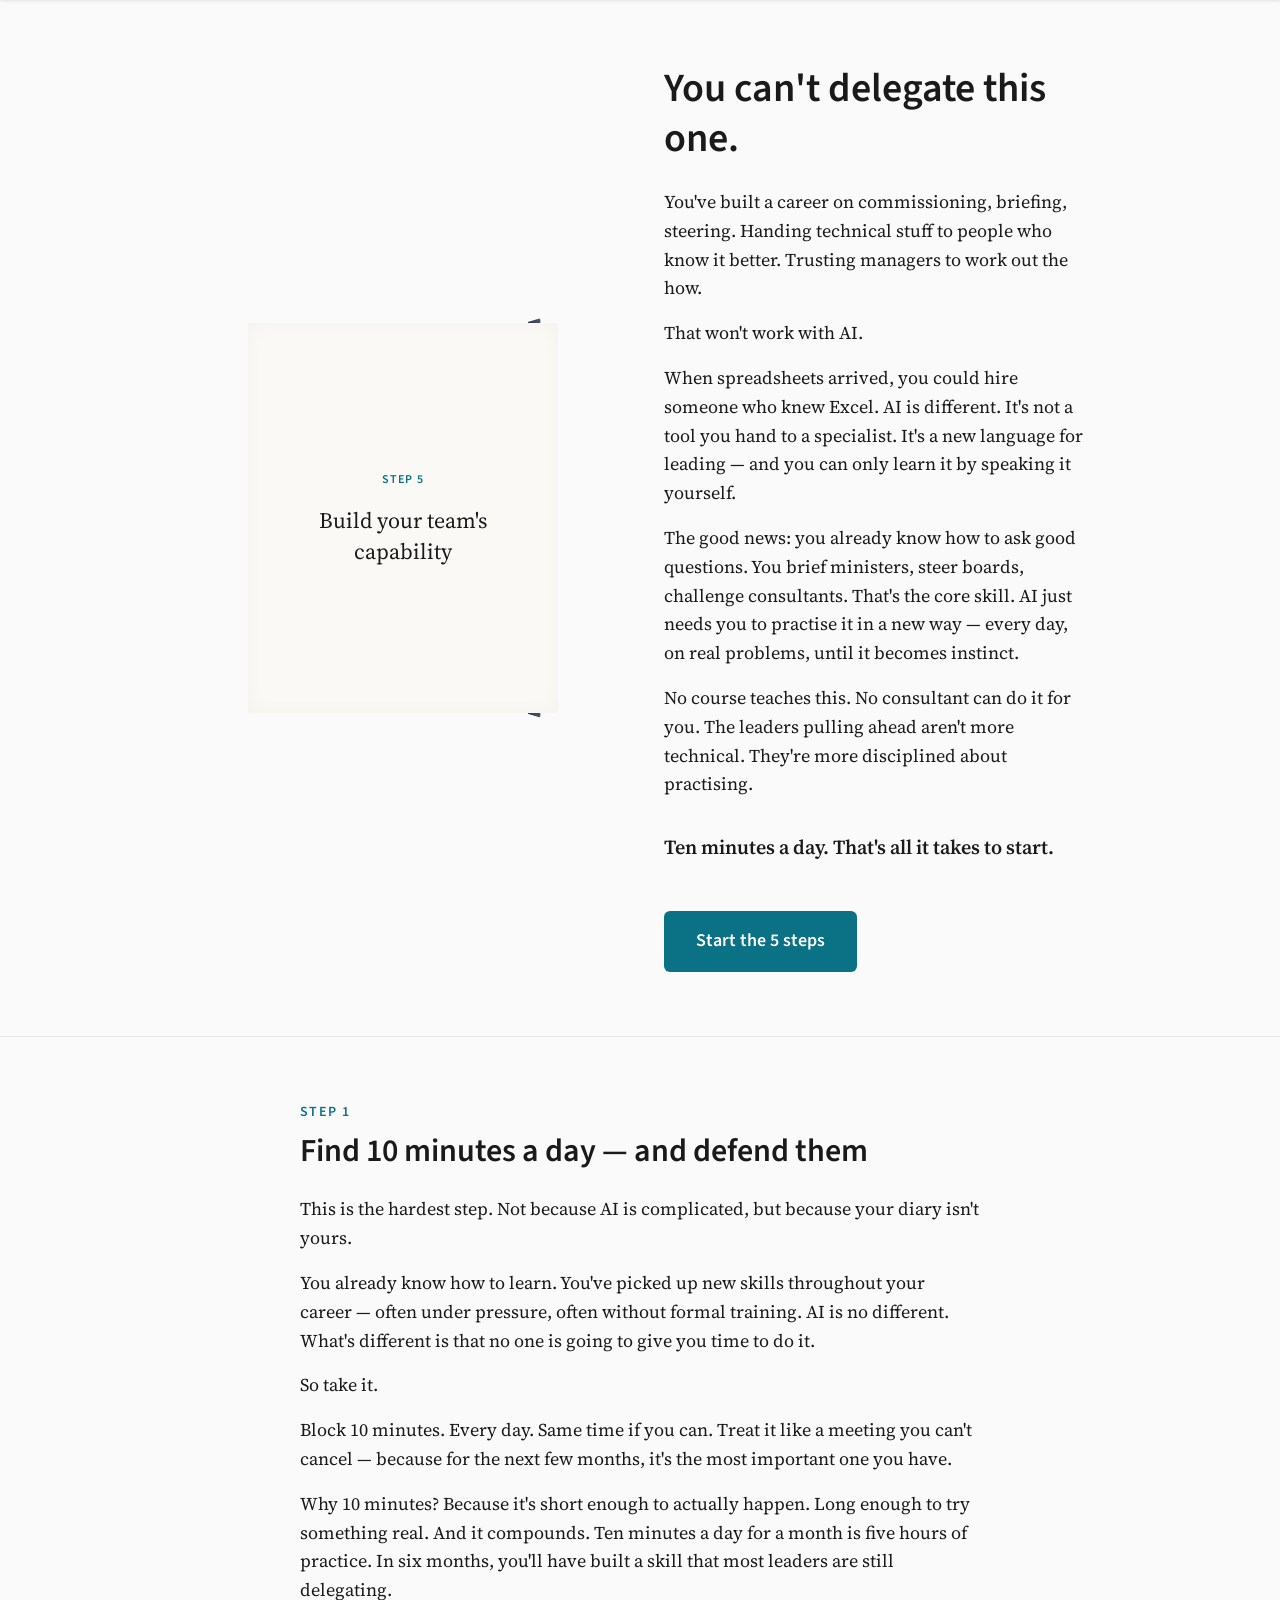
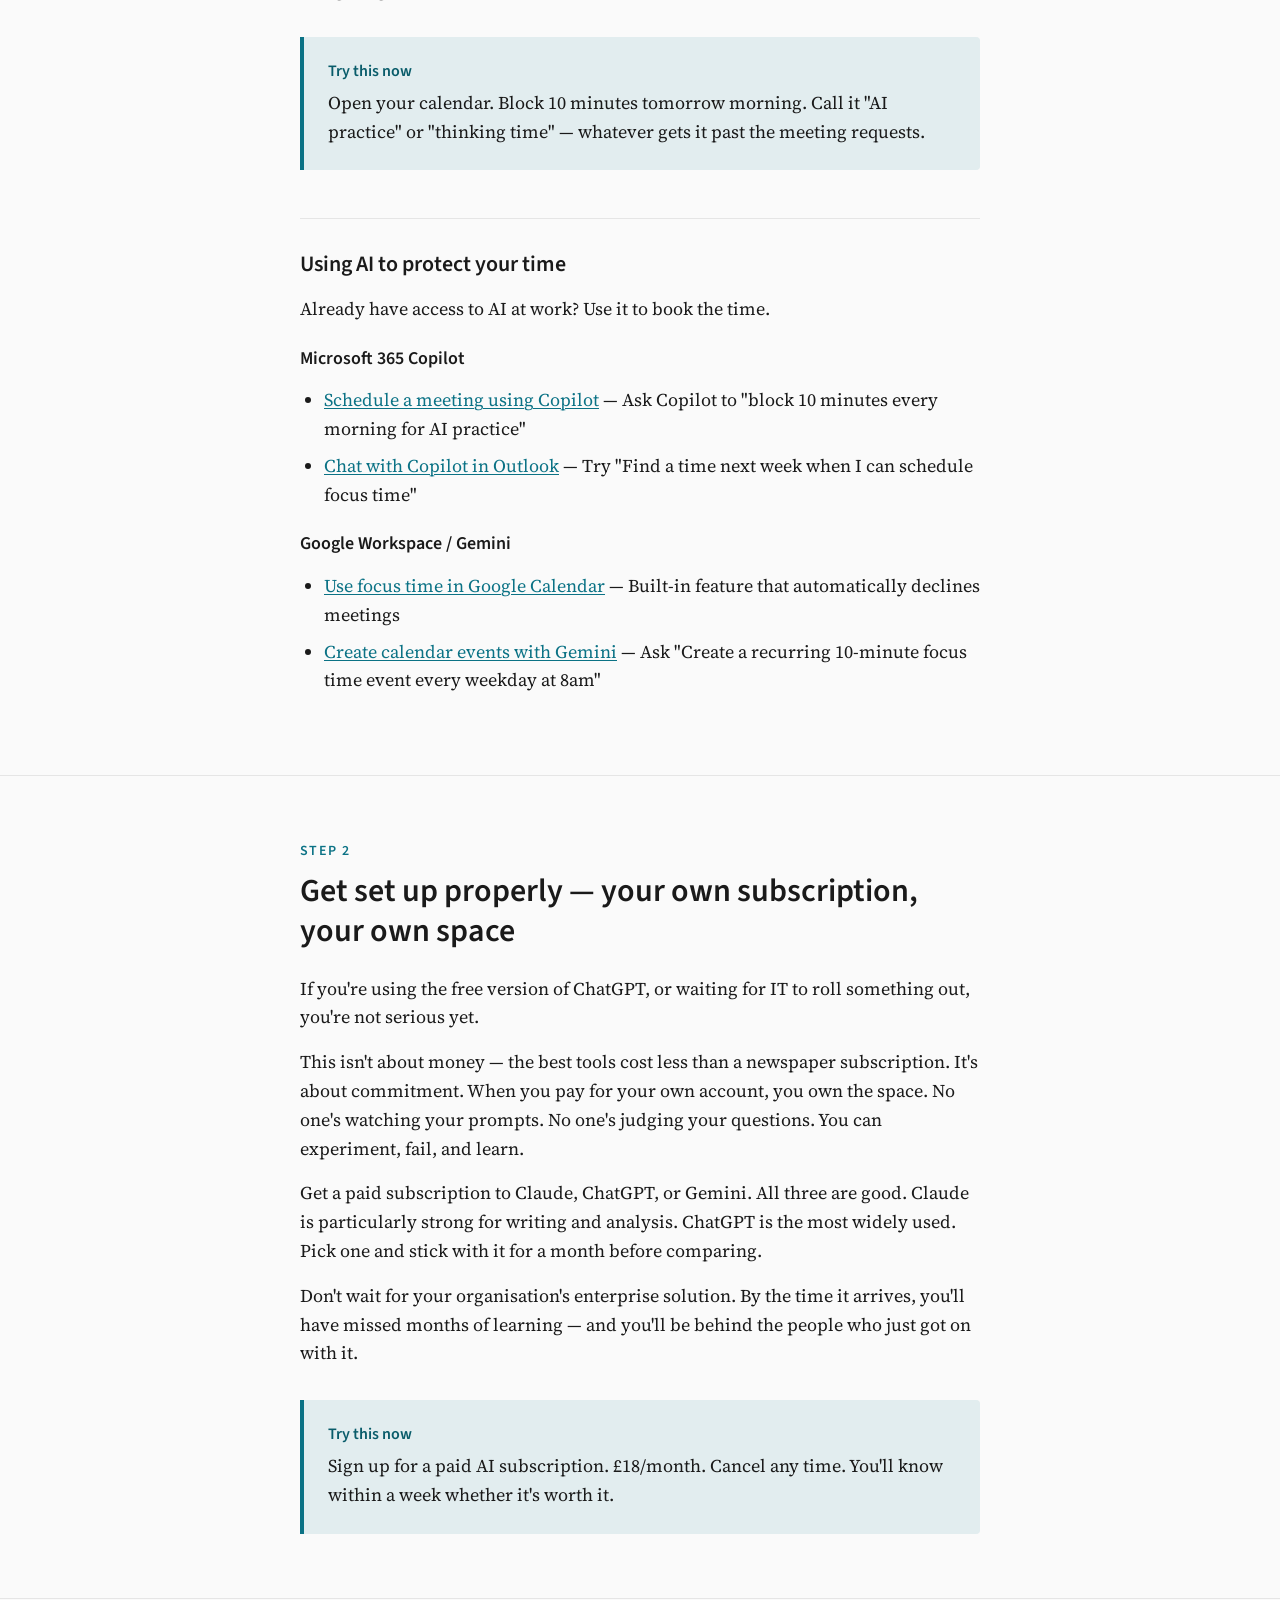
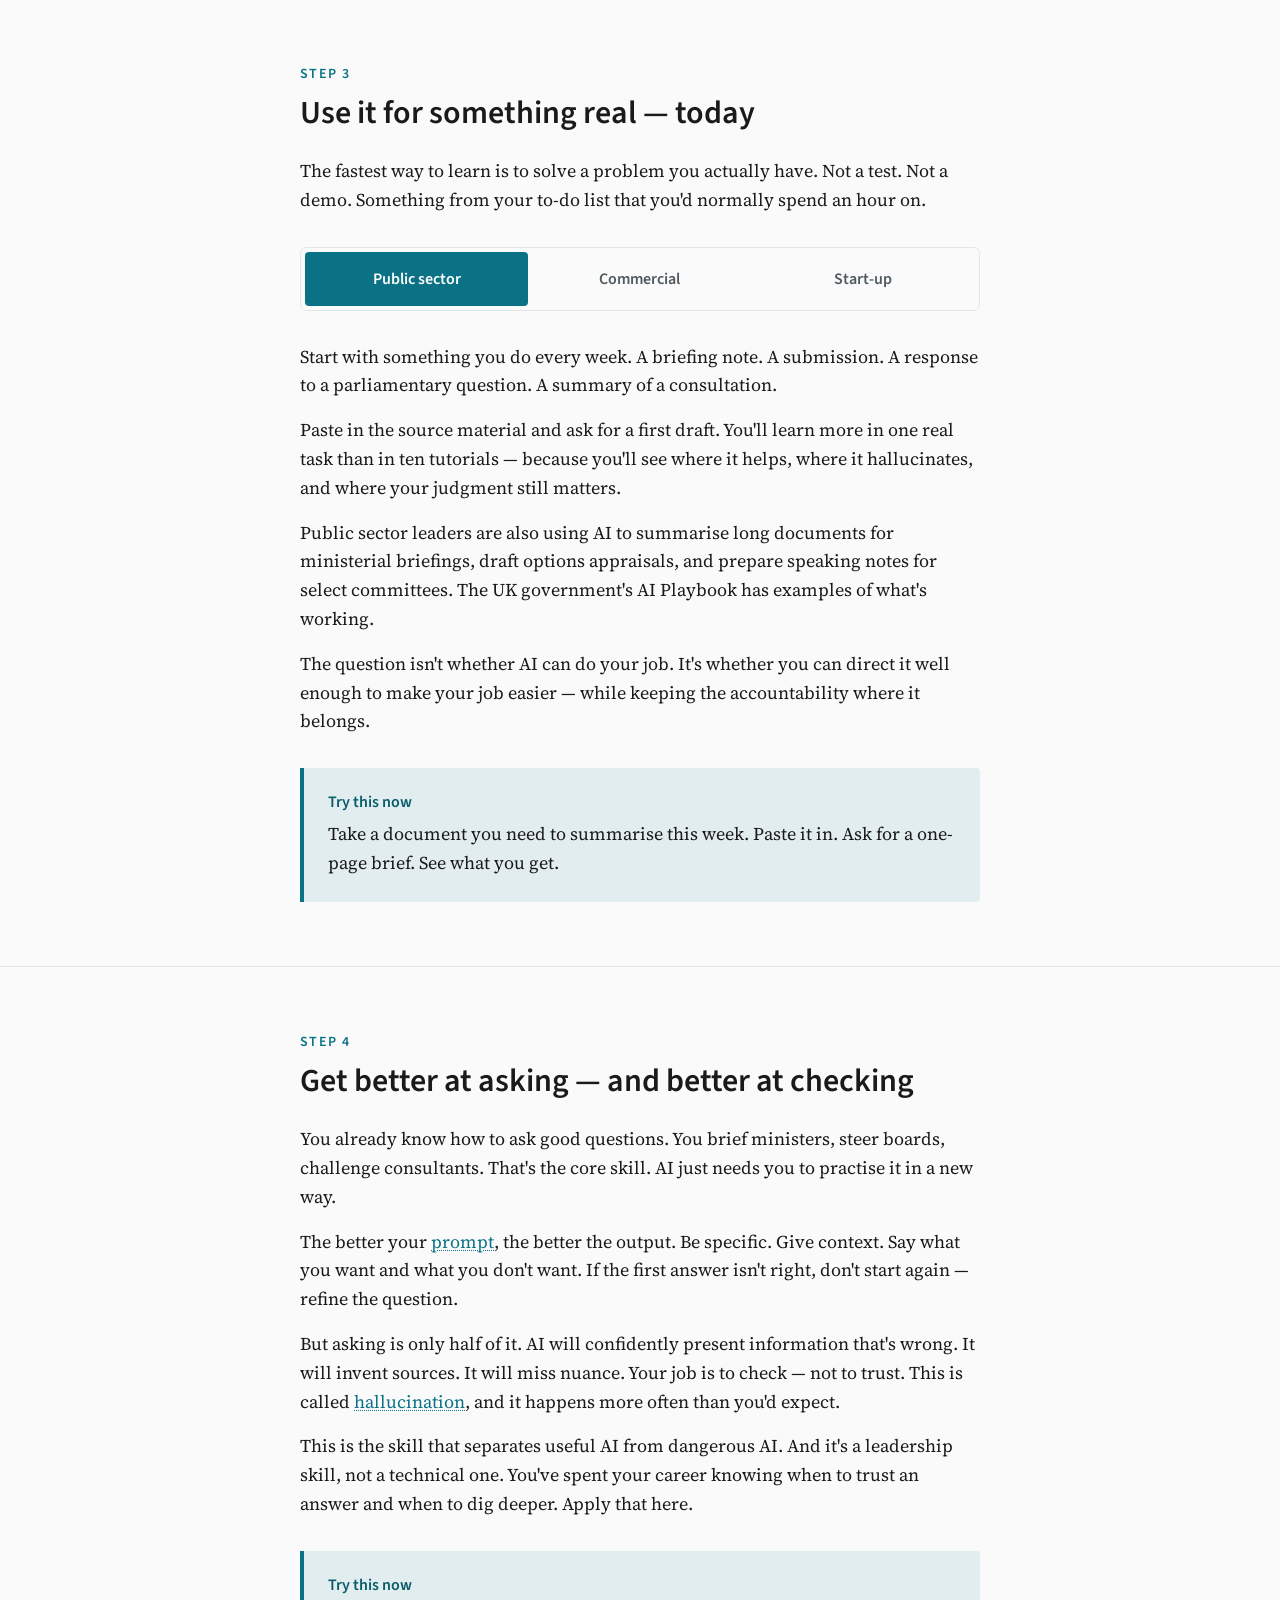
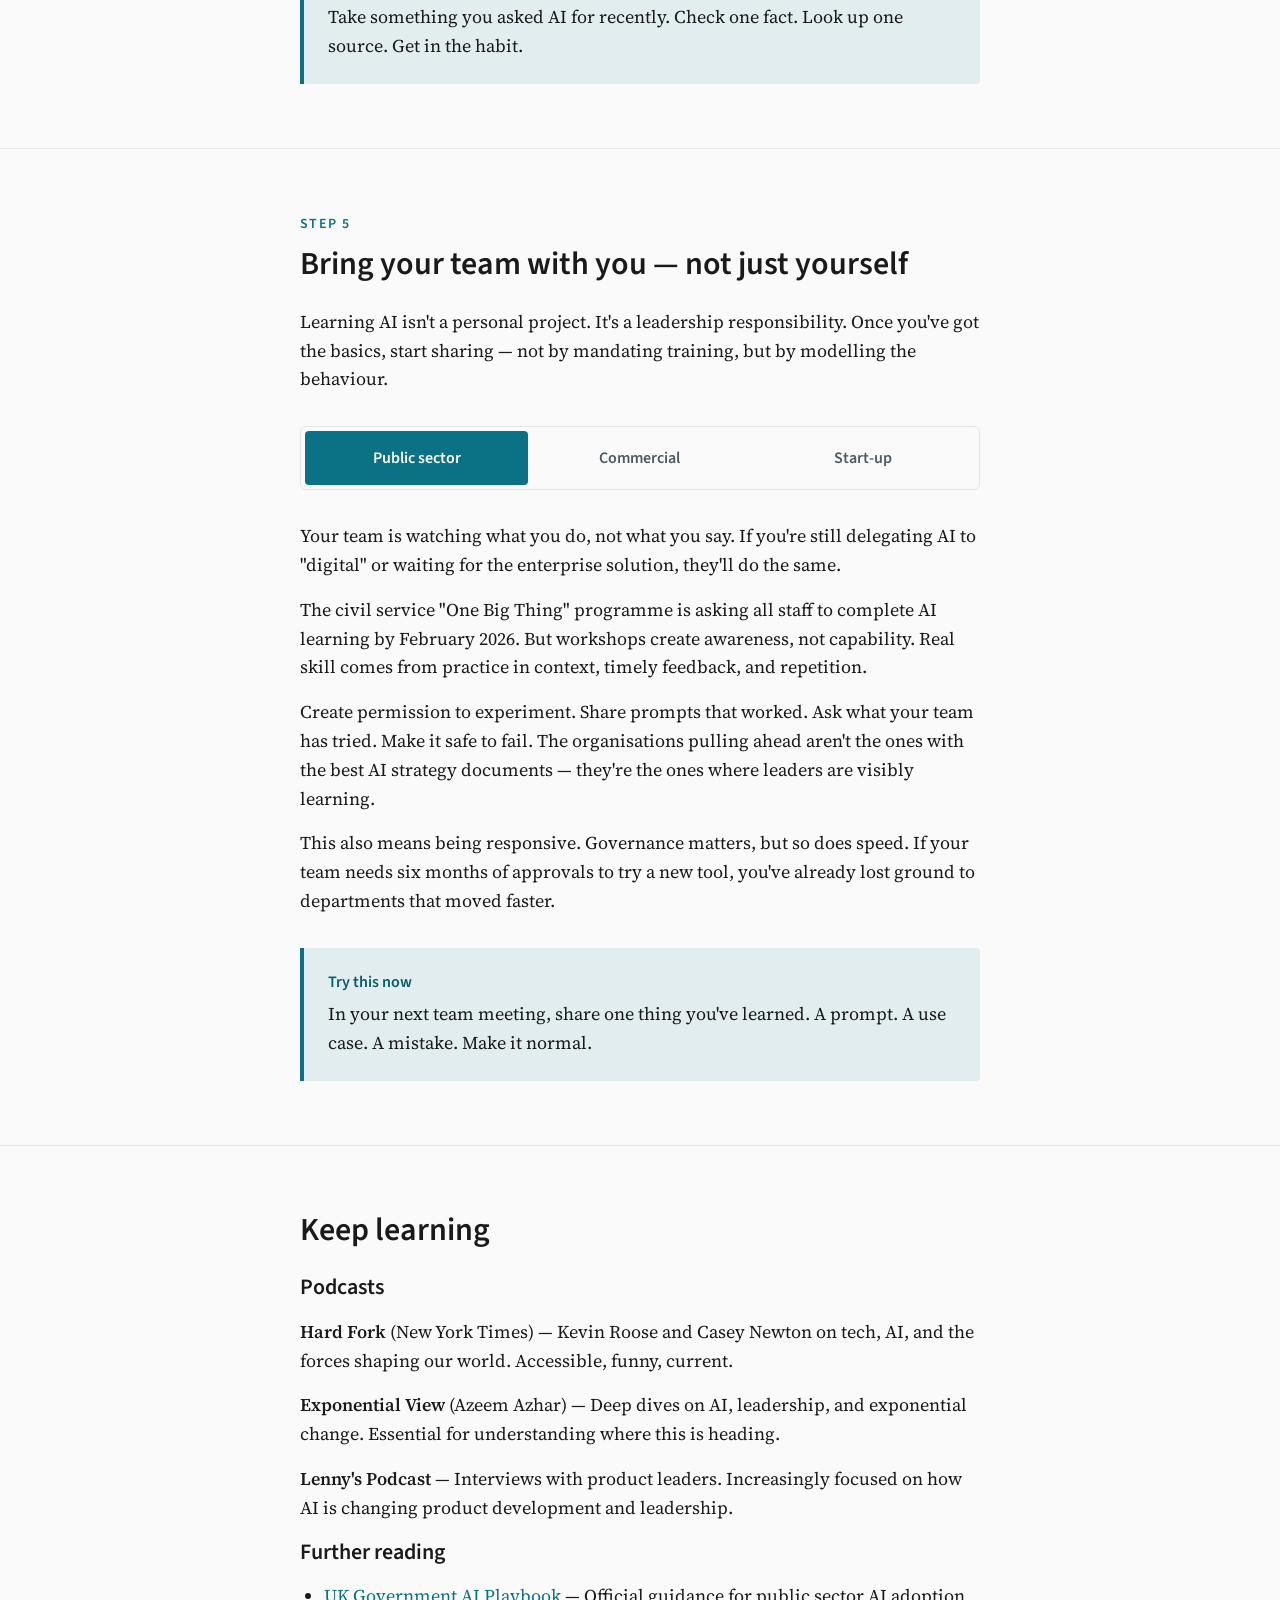
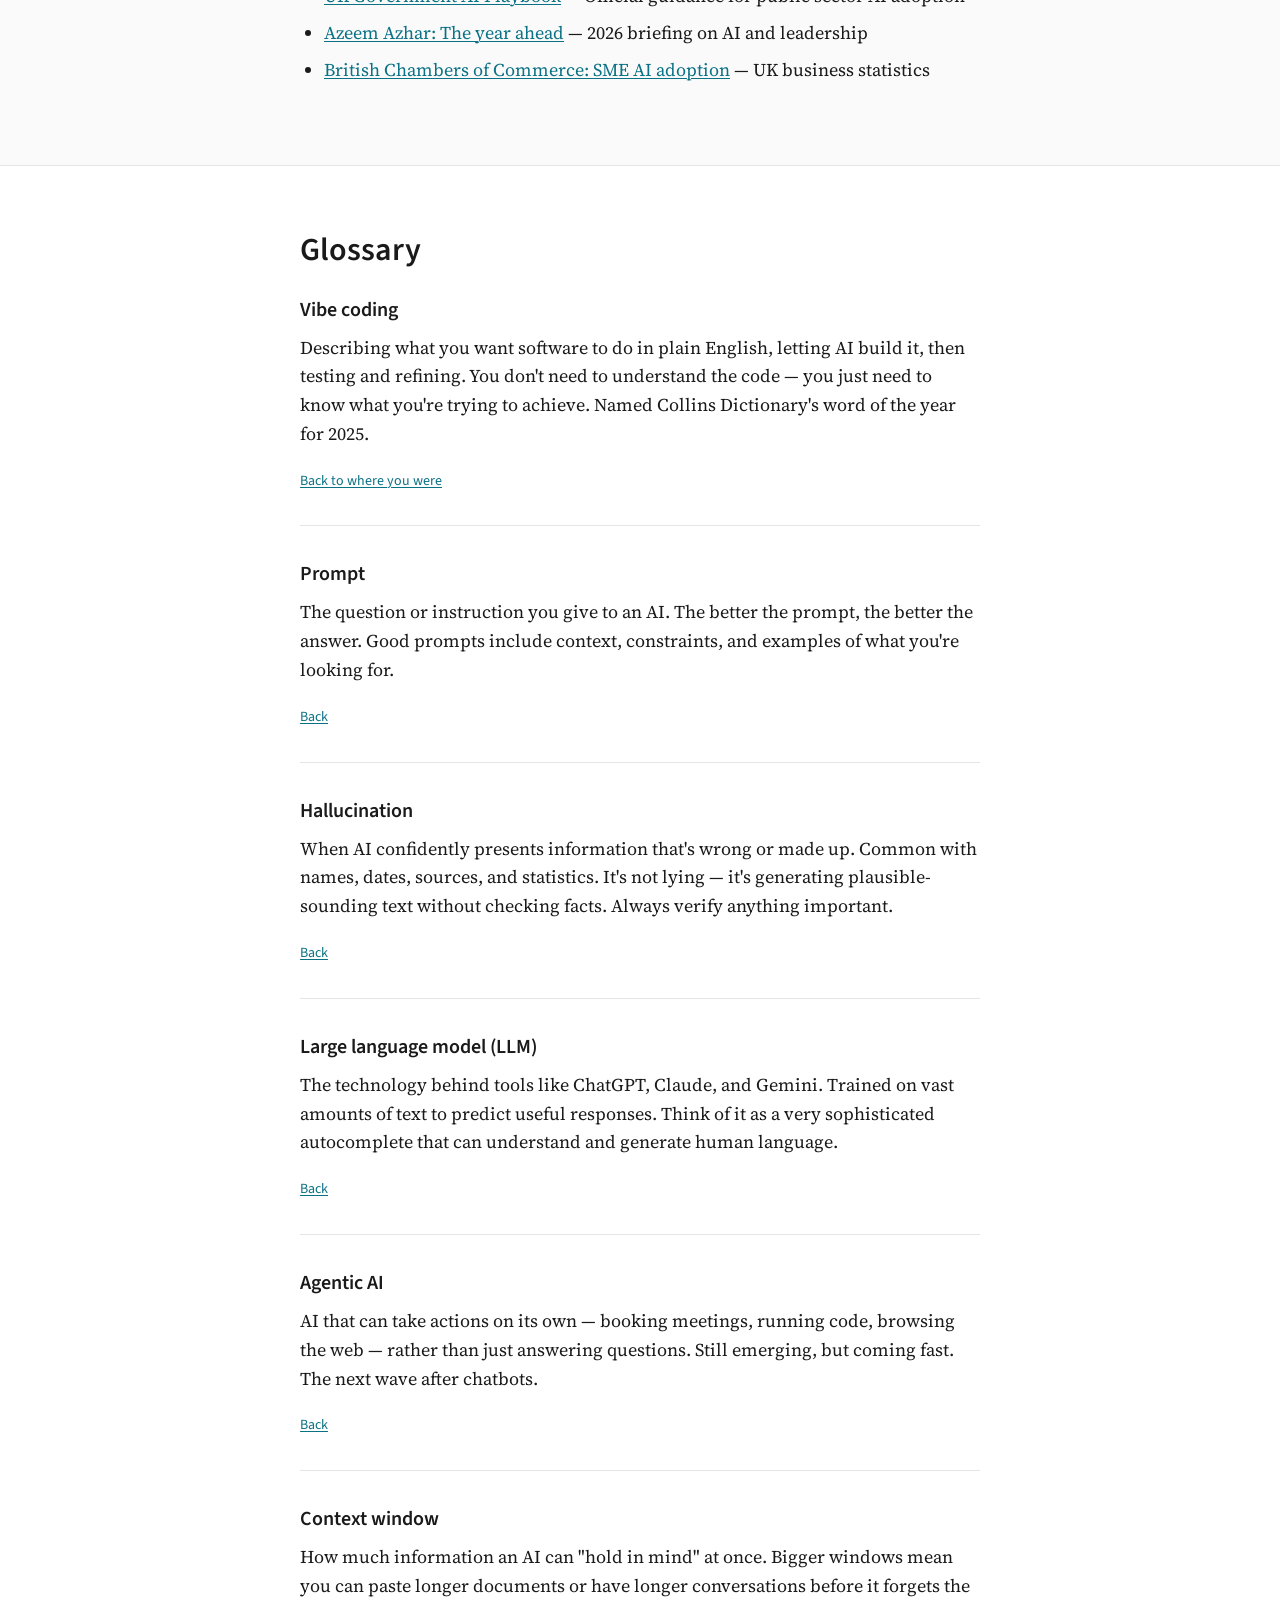
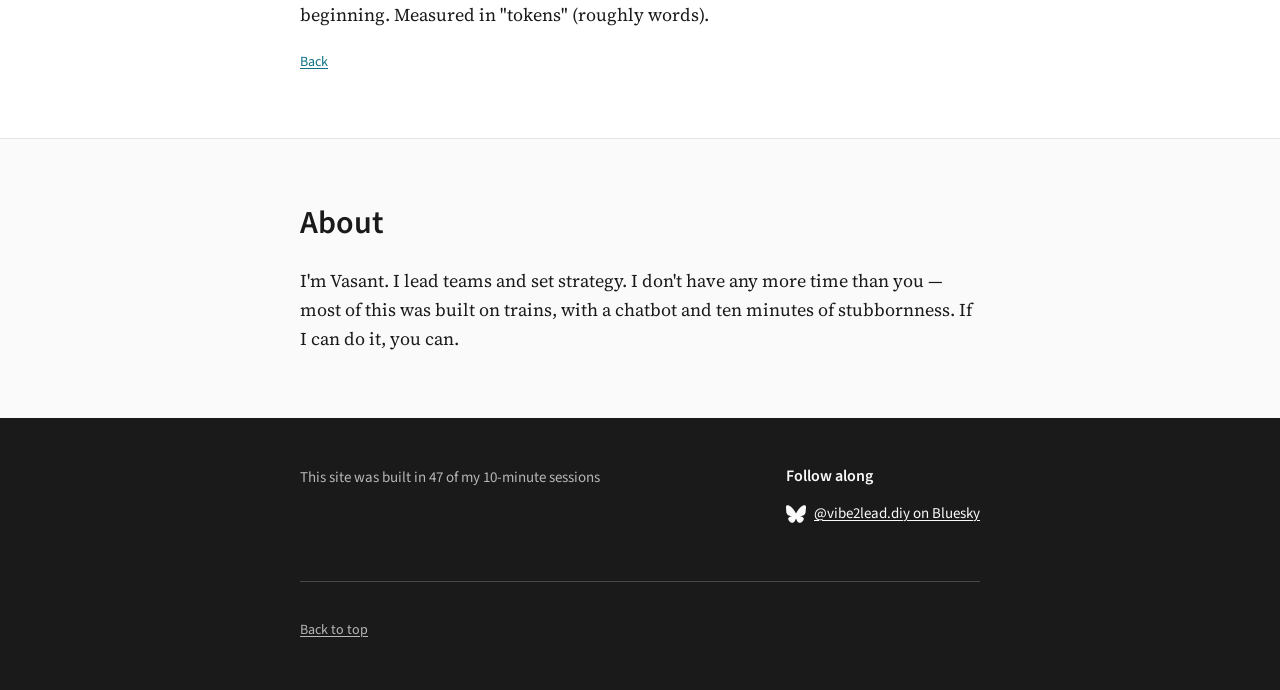
==== index.html @ 3f614ad7 "Build complete vibe2lead.diy landing page Create a single-page website for British leaders learning " ====
<!DOCTYPE html>
<html lang="en-GB">
<head>
    <meta charset="UTF-8">
    <meta name="viewport" content="width=device-width, initial-scale=1.0">
    <title>vibe2lead — Learn AI by doing, not delegating</title>
    <meta name="description" content="A free guide helping British leaders learn AI through daily practice. No courses to sell, no consultant waffle — just practical guidance for time-poor leaders.">

    <!-- Open Graph -->
    <meta property="og:title" content="vibe2lead — Learn AI by doing, not delegating">
    <meta property="og:description" content="A free guide helping British leaders learn AI through daily practice. Ten minutes a day. That's all it takes to start.">
    <meta property="og:type" content="website">
    <meta property="og:url" content="https://vibe2lead.diy">
    <meta property="og:image" content="https://vibe2lead.diy/og-image.png">

    <!-- Twitter/X -->
    <meta name="twitter:card" content="summary_large_image">
    <meta name="twitter:title" content="vibe2lead — Learn AI by doing, not delegating">
    <meta name="twitter:description" content="A free guide helping British leaders learn AI through daily practice.">

    <!-- Favicon -->
    <link rel="icon" href="/favicon.ico" sizes="any">
    <link rel="icon" href="/favicon.svg" type="image/svg+xml">
    <link rel="apple-touch-icon" href="/apple-touch-icon.png">

    <!-- Fonts -->
    <link rel="preconnect" href="https://fonts.googleapis.com">
    <link rel="preconnect" href="https://fonts.gstatic.com" crossorigin>
    <link href="https://fonts.googleapis.com/css2?family=Source+Serif+4:opsz,wght@8..60,400;8..60,600&family=Source+Sans+3:wght@400;600&display=swap" rel="stylesheet">

    <!-- Styles -->
    <link rel="stylesheet" href="styles.css">
</head>
<body>
    <!-- Skip link for accessibility -->
    <a href="#main-content" class="skip-link">Skip to main content</a>

    <!-- Sticky Navigation -->
    <nav class="sticky-nav" aria-label="Step navigation">
        <div class="nav-inner">
            <a href="#hero" class="nav-logo">vibe2lead</a>
            <div class="step-indicators" role="tablist" aria-label="Navigate steps">
                <a href="#step-1" class="step-link" data-step="1" role="tab">1</a>
                <a href="#step-2" class="step-link" data-step="2" role="tab">2</a>
                <a href="#step-3" class="step-link" data-step="3" role="tab">3</a>
                <a href="#step-4" class="step-link" data-step="4" role="tab">4</a>
                <a href="#step-5" class="step-link" data-step="5" role="tab">5</a>
            </div>
        </div>
    </nav>

    <main id="main-content">
        <!-- Hero Section -->
        <section id="hero" class="hero">
            <div class="hero-content">
                <!-- Book Animation -->
                <div class="book-container" aria-label="Animated book showing the 5 steps">
                    <div class="book">
                        <div class="book-cover">
                            <div class="book-spine"></div>
                            <div class="book-front">
                                <h1 class="book-title">Leadership in the age of AI</h1>
                                <p class="book-subtitle">— it's in your hands</p>
                            </div>
                        </div>
                        <div class="book-pages">
                            <div class="page page-1">
                                <span class="page-number">Step 1</span>
                                <p class="page-content">Protect the time</p>
                            </div>
                            <div class="page page-2">
                                <span class="page-number">Step 2</span>
                                <p class="page-content">Invest in the tools</p>
                            </div>
                            <div class="page page-3">
                                <span class="page-number">Step 3</span>
                                <p class="page-content">Apply it to your actual job</p>
                            </div>
                            <div class="page page-4">
                                <span class="page-number">Step 4</span>
                                <p class="page-content">Hone asking and checking</p>
                            </div>
                            <div class="page page-5">
                                <span class="page-number">Step 5</span>
                                <p class="page-content">Build your team's capability</p>
                            </div>
                        </div>
                    </div>
                </div>

                <!-- Blurb -->
                <div class="hero-blurb">
                    <h2 class="hero-headline">You can't delegate this one.</h2>

                    <p>You've built a career on commissioning, briefing, steering. Handing technical stuff to people who know it better. Trusting managers to work out the how.</p>

                    <p>That won't work with AI.</p>

                    <p>When spreadsheets arrived, you could hire someone who knew Excel. AI is different. It's not a tool you hand to a specialist. It's a new language for leading — and you can only learn it by speaking it yourself.</p>

                    <p>The good news: you already know how to ask good questions. You brief ministers, steer boards, challenge consultants. That's the core skill. AI just needs you to practise it in a new way — every day, on real problems, until it becomes instinct.</p>

                    <p>No course teaches this. No consultant can do it for you. The leaders pulling ahead aren't more technical. They're more disciplined about practising.</p>

                    <p class="hero-emphasis">Ten minutes a day. That's all it takes to start.</p>

                    <a href="#step-1" class="cta-button">Start the 5 steps</a>
                </div>
            </div>
        </section>

        <!-- Step 1 -->
        <section id="step-1" class="step-section">
            <div class="step-content">
                <span class="step-label">Step 1</span>
                <h2>Find 10 minutes a day — and defend them</h2>

                <p>This is the hardest step. Not because AI is complicated, but because your diary isn't yours.</p>

                <p>You already know how to learn. You've picked up new skills throughout your career — often under pressure, often without formal training. AI is no different. What's different is that no one is going to give you time to do it.</p>

                <p>So take it.</p>

                <p>Block 10 minutes. Every day. Same time if you can. Treat it like a meeting you can't cancel — because for the next few months, it's the most important one you have.</p>

                <p>Why 10 minutes? Because it's short enough to actually happen. Long enough to try something real. And it compounds. Ten minutes a day for a month is five hours of practice. In six months, you'll have built a skill that most leaders are still delegating.</p>

                <div class="try-this">
                    <h3>Try this now</h3>
                    <p>Open your calendar. Block 10 minutes tomorrow morning. Call it "AI practice" or "thinking time" — whatever gets it past the meeting requests.</p>
                </div>

                <div class="subsection">
                    <h3>Using AI to protect your time</h3>
                    <p>Already have access to AI at work? Use it to book the time.</p>

                    <h4>Microsoft 365 Copilot</h4>
                    <ul>
                        <li><a href="https://support.microsoft.com/en-us/office/schedule-a-meeting-using-copilot-72712d86-ae55-4f2a-95de-19bce2e1ec5b" target="_blank" rel="noopener">Schedule a meeting using Copilot</a> — Ask Copilot to "block 10 minutes every morning for AI practice"</li>
                        <li><a href="https://support.microsoft.com/en-us/topic/chat-with-copilot-in-outlook-8090e7b3-5b1d-4c6d-9b06-02edac062f58" target="_blank" rel="noopener">Chat with Copilot in Outlook</a> — Try "Find a time next week when I can schedule focus time"</li>
                    </ul>

                    <h4>Google Workspace / Gemini</h4>
                    <ul>
                        <li><a href="https://support.google.com/calendar/answer/11190973" target="_blank" rel="noopener">Use focus time in Google Calendar</a> — Built-in feature that automatically declines meetings</li>
                        <li><a href="https://support.google.com/gemini/answer/15305236" target="_blank" rel="noopener">Create calendar events with Gemini</a> — Ask "Create a recurring 10-minute focus time event every weekday at 8am"</li>
                    </ul>
                </div>
            </div>
        </section>

        <!-- Step 2 -->
        <section id="step-2" class="step-section">
            <div class="step-content">
                <span class="step-label">Step 2</span>
                <h2>Get set up properly — your own subscription, your own space</h2>

                <p>If you're using the free version of ChatGPT, or waiting for IT to roll something out, you're not serious yet.</p>

                <p>This isn't about money — the best tools cost less than a newspaper subscription. It's about commitment. When you pay for your own account, you own the space. No one's watching your prompts. No one's judging your questions. You can experiment, fail, and learn.</p>

                <p>Get a paid subscription to Claude, ChatGPT, or Gemini. All three are good. Claude is particularly strong for writing and analysis. ChatGPT is the most widely used. Pick one and stick with it for a month before comparing.</p>

                <p>Don't wait for your organisation's enterprise solution. By the time it arrives, you'll have missed months of learning — and you'll be behind the people who just got on with it.</p>

                <div class="try-this">
                    <h3>Try this now</h3>
                    <p>Sign up for a paid AI subscription. £18/month. Cancel any time. You'll know within a week whether it's worth it.</p>
                </div>
            </div>
        </section>

        <!-- Step 3 -->
        <section id="step-3" class="step-section">
            <div class="step-content">
                <span class="step-label">Step 3</span>
                <h2>Use it for something real — today</h2>

                <p>The fastest way to learn is to solve a problem you actually have. Not a test. Not a demo. Something from your to-do list that you'd normally spend an hour on.</p>

                <!-- Audience Slider -->
                <div class="audience-slider" role="tablist" aria-label="Select your sector">
                    <button class="slider-option active" data-audience="public" role="tab" aria-selected="true">Public sector</button>
                    <button class="slider-option" data-audience="commercial" role="tab" aria-selected="false">Commercial</button>
                    <button class="slider-option" data-audience="startup" role="tab" aria-selected="false">Start-up</button>
                    <div class="slider-highlight"></div>
                </div>

                <!-- Public Sector Content -->
                <div class="audience-content" data-audience="public" role="tabpanel">
                    <p>Start with something you do every week. A briefing note. A submission. A response to a parliamentary question. A summary of a consultation.</p>

                    <p>Paste in the source material and ask for a first draft. You'll learn more in one real task than in ten tutorials — because you'll see where it helps, where it hallucinates, and where your judgment still matters.</p>

                    <p>Public sector leaders are also using AI to summarise long documents for ministerial briefings, draft options appraisals, and prepare speaking notes for select committees. The UK government's AI Playbook has examples of what's working.</p>

                    <p>The question isn't whether AI can do your job. It's whether you can direct it well enough to make your job easier — while keeping the accountability where it belongs.</p>

                    <div class="try-this">
                        <h3>Try this now</h3>
                        <p>Take a document you need to summarise this week. Paste it in. Ask for a one-page brief. See what you get.</p>
                    </div>
                </div>

                <!-- Commercial Content -->
                <div class="audience-content hidden" data-audience="commercial" role="tabpanel">
                    <p>Start with something that's costing you time. A board paper. A strategy update. A competitor analysis. A client proposal.</p>

                    <p>Paste in the raw material and ask for a first draft. You'll learn more in one real task than in ten tutorials — because you'll see where it helps, where it makes things up, and where your judgment still matters.</p>

                    <p>Business leaders are using AI to draft investor updates, prepare for due diligence, build financial models from messy data, and turn meeting notes into action plans. The gains come from repetition — doing it once teaches you nothing, doing it daily changes how you work.</p>

                    <p>This is also how leaders are building internal tools without writing code — what's now called <a href="#vibe-coding" class="glossary-link">vibe coding</a>. You describe what you want, the AI builds it, you test and refine. It's not magic. It's a new way of working that rewards clear thinking over technical skill.</p>

                    <div class="try-this">
                        <h3>Try this now</h3>
                        <p>Take something from today's to-do list. Open your AI tool. Ask it to help. See what happens.</p>
                    </div>
                </div>

                <!-- Start-up Content -->
                <div class="audience-content hidden" data-audience="startup" role="tabpanel">
                    <p>Start with something that's blocking you. A pitch deck. A product spec. A landing page. A hiring brief.</p>

                    <p>Describe what you need and ask for a first draft. You'll learn more in one real task than in ten tutorials — because you'll see where it helps, where it hallucinates, and where your judgment still matters.</p>

                    <p>Founders are using AI to write cold outreach, draft investor updates, build MVPs without a technical co-founder, and turn customer calls into product requirements. Y Combinator reported that 25% of its Winter 2025 batch had codebases that were 95% AI-generated.</p>

                    <p>This is <a href="#vibe-coding" class="glossary-link">vibe coding</a> — describing what you want, letting AI build it, testing and refining. Collins Dictionary's word of the year 2025. It's not magic. It's a new way of working that rewards clear thinking over technical skill. And it means a founder today can go further on £500k than earlier generations did on £5m.</p>

                    <div class="try-this">
                        <h3>Try this now</h3>
                        <p>Pick the thing you've been putting off because it needs "someone technical." Describe it to your AI. See what it builds.</p>
                    </div>
                </div>
            </div>
        </section>

        <!-- Step 4 -->
        <section id="step-4" class="step-section">
            <div class="step-content">
                <span class="step-label">Step 4</span>
                <h2>Get better at asking — and better at checking</h2>

                <p>You already know how to ask good questions. You brief ministers, steer boards, challenge consultants. That's the core skill. AI just needs you to practise it in a new way.</p>

                <p>The better your <a href="#prompt" class="glossary-link">prompt</a>, the better the output. Be specific. Give context. Say what you want and what you don't want. If the first answer isn't right, don't start again — refine the question.</p>

                <p>But asking is only half of it. AI will confidently present information that's wrong. It will invent sources. It will miss nuance. Your job is to check — not to trust. This is called <a href="#hallucination" class="glossary-link">hallucination</a>, and it happens more often than you'd expect.</p>

                <p>This is the skill that separates useful AI from dangerous AI. And it's a leadership skill, not a technical one. You've spent your career knowing when to trust an answer and when to dig deeper. Apply that here.</p>

                <div class="try-this">
                    <h3>Try this now</h3>
                    <p>Take something you asked AI for recently. Check one fact. Look up one source. Get in the habit.</p>
                </div>
            </div>
        </section>

        <!-- Step 5 -->
        <section id="step-5" class="step-section">
            <div class="step-content">
                <span class="step-label">Step 5</span>
                <h2>Bring your team with you — not just yourself</h2>

                <p>Learning AI isn't a personal project. It's a leadership responsibility. Once you've got the basics, start sharing — not by mandating training, but by modelling the behaviour.</p>

                <!-- Audience Slider -->
                <div class="audience-slider audience-slider-step5" role="tablist" aria-label="Select your sector">
                    <button class="slider-option active" data-audience="public" role="tab" aria-selected="true">Public sector</button>
                    <button class="slider-option" data-audience="commercial" role="tab" aria-selected="false">Commercial</button>
                    <button class="slider-option" data-audience="startup" role="tab" aria-selected="false">Start-up</button>
                    <div class="slider-highlight"></div>
                </div>

                <!-- Public Sector Content -->
                <div class="audience-content-step5" data-audience="public" role="tabpanel">
                    <p>Your team is watching what you do, not what you say. If you're still delegating AI to "digital" or waiting for the enterprise solution, they'll do the same.</p>

                    <p>The civil service "One Big Thing" programme is asking all staff to complete AI learning by February 2026. But workshops create awareness, not capability. Real skill comes from practice in context, timely feedback, and repetition.</p>

                    <p>Create permission to experiment. Share prompts that worked. Ask what your team has tried. Make it safe to fail. The organisations pulling ahead aren't the ones with the best AI strategy documents — they're the ones where leaders are visibly learning.</p>

                    <p>This also means being responsive. Governance matters, but so does speed. If your team needs six months of approvals to try a new tool, you've already lost ground to departments that moved faster.</p>

                    <div class="try-this">
                        <h3>Try this now</h3>
                        <p>In your next team meeting, share one thing you've learned. A prompt. A use case. A mistake. Make it normal.</p>
                    </div>
                </div>

                <!-- Commercial Content -->
                <div class="audience-content-step5 hidden" data-audience="commercial" role="tabpanel">
                    <p>Your team is watching what you do, not what you say. If you're still delegating AI to IT or "the data team," they'll do the same.</p>

                    <p>The organisations pulling ahead aren't the ones with the best AI strategy documents. They're the ones where leaders are visibly learning, visibly using the tools, and visibly improving. Deloitte found that 85% of organisations increased AI investment in 2025 — but most employees still aren't using what's available.</p>

                    <p>Create permission to experiment. Share prompts that worked. Run a 10-minute show-and-tell. Make it safe to fail. The productivity gains don't come from buying tools — they come from people actually using them, repeatedly, on real work.</p>

                    <p>Build this into how you hire, too. The next generation of leaders will have grown up with AI. If your culture is sceptical or slow, you'll lose them.</p>

                    <div class="try-this">
                        <h3>Try this now</h3>
                        <p>Ask your direct reports what they've tried with AI this month. Listen. Share what you've tried. Make it a regular conversation.</p>
                    </div>
                </div>

                <!-- Start-up Content -->
                <div class="audience-content-step5 hidden" data-audience="startup" role="tabpanel">
                    <p>Your early team will set the culture for everyone who follows. If AI is baked into how you work from day one, it scales. If it's an afterthought, it stays one.</p>

                    <p>Founders using AI well aren't just faster — they're building leaner. One person can now do what used to take a team. Lovable, a Swedish company, built a billion-pound business with fewer than ten people. The same economics apply to you.</p>

                    <p>But this only works if your team learns with you. Share prompts. Review outputs together. Build a library of what works. Make AI fluency part of your hiring criteria — not as a technical skill, but as a way of thinking.</p>

                    <p>Be responsive to what's changing. The tools you use today may be obsolete in six months. The habit of learning won't be.</p>

                    <div class="try-this">
                        <h3>Try this now</h3>
                        <p>Add "What have you built or tried with AI this week?" to your next standup. Make it a ritual.</p>
                    </div>
                </div>
            </div>
        </section>

        <!-- Resources Section -->
        <section id="resources" class="content-section">
            <div class="section-content">
                <h2>Keep learning</h2>

                <h3>Podcasts</h3>

                <p><strong>Hard Fork</strong> (New York Times) — Kevin Roose and Casey Newton on tech, AI, and the forces shaping our world. Accessible, funny, current.</p>

                <p><strong>Exponential View</strong> (Azeem Azhar) — Deep dives on AI, leadership, and exponential change. Essential for understanding where this is heading.</p>

                <p><strong>Lenny's Podcast</strong> — Interviews with product leaders. Increasingly focused on how AI is changing product development and leadership.</p>

                <h3>Further reading</h3>

                <ul>
                    <li><a href="https://www.gov.uk/government/publications/ai-playbook-for-the-uk-government" target="_blank" rel="noopener">UK Government AI Playbook</a> — Official guidance for public sector AI adoption</li>
                    <li><a href="https://www.exponentialview.co/p/the-year-ahead" target="_blank" rel="noopener">Azeem Azhar: The year ahead</a> — 2026 briefing on AI and leadership</li>
                    <li><a href="https://www.britishchambers.org.uk/news/2025/09/turning-point-as-more-smes-unlock-ai/" target="_blank" rel="noopener">British Chambers of Commerce: SME AI adoption</a> — UK business statistics</li>
                </ul>
            </div>
        </section>

        <!-- Glossary Section -->
        <section id="glossary" class="content-section glossary-section">
            <div class="section-content">
                <h2>Glossary</h2>

                <dl class="glossary-list">
                    <div class="glossary-entry" id="vibe-coding">
                        <dt>Vibe coding</dt>
                        <dd>
                            <p>Describing what you want software to do in plain English, letting AI build it, then testing and refining. You don't need to understand the code — you just need to know what you're trying to achieve. Named Collins Dictionary's word of the year for 2025.</p>
                            <a href="#" class="back-link" onclick="history.back(); return false;">Back to where you were</a>
                        </dd>
                    </div>

                    <div class="glossary-entry" id="prompt">
                        <dt>Prompt</dt>
                        <dd>
                            <p>The question or instruction you give to an AI. The better the prompt, the better the answer. Good prompts include context, constraints, and examples of what you're looking for.</p>
                            <a href="#" class="back-link" onclick="history.back(); return false;">Back</a>
                        </dd>
                    </div>

                    <div class="glossary-entry" id="hallucination">
                        <dt>Hallucination</dt>
                        <dd>
                            <p>When AI confidently presents information that's wrong or made up. Common with names, dates, sources, and statistics. It's not lying — it's generating plausible-sounding text without checking facts. Always verify anything important.</p>
                            <a href="#" class="back-link" onclick="history.back(); return false;">Back</a>
                        </dd>
                    </div>

                    <div class="glossary-entry" id="llm">
                        <dt>Large language model (LLM)</dt>
                        <dd>
                            <p>The technology behind tools like ChatGPT, Claude, and Gemini. Trained on vast amounts of text to predict useful responses. Think of it as a very sophisticated autocomplete that can understand and generate human language.</p>
                            <a href="#" class="back-link" onclick="history.back(); return false;">Back</a>
                        </dd>
                    </div>

                    <div class="glossary-entry" id="agentic-ai">
                        <dt>Agentic AI</dt>
                        <dd>
                            <p>AI that can take actions on its own — booking meetings, running code, browsing the web — rather than just answering questions. Still emerging, but coming fast. The next wave after chatbots.</p>
                            <a href="#" class="back-link" onclick="history.back(); return false;">Back</a>
                        </dd>
                    </div>

                    <div class="glossary-entry" id="context-window">
                        <dt>Context window</dt>
                        <dd>
                            <p>How much information an AI can "hold in mind" at once. Bigger windows mean you can paste longer documents or have longer conversations before it forgets the beginning. Measured in "tokens" (roughly words).</p>
                            <a href="#" class="back-link" onclick="history.back(); return false;">Back</a>
                        </dd>
                    </div>
                </dl>
            </div>
        </section>

        <!-- About Section -->
        <section id="about" class="content-section">
            <div class="section-content">
                <h2>About</h2>

                <p>I'm Vasant. I lead teams and set strategy. I don't have any more time than you — most of this was built on trains, with a chatbot and ten minutes of stubbornness. If I can do it, you can.</p>
            </div>
        </section>
    </main>

    <!-- Footer -->
    <footer class="site-footer">
        <div class="footer-content">
            <div class="footer-main">
                <p class="build-counter">This site was built in 47 of my 10-minute sessions</p>

                <div class="bluesky-section">
                    <h3>Follow along</h3>
                    <a href="https://bsky.app/profile/vibe2lead.diy" target="_blank" rel="noopener" class="bluesky-link">
                        <svg class="bluesky-icon" viewBox="0 0 568 501" width="20" height="20" aria-hidden="true">
                            <path fill="currentColor" d="M123.121 33.6637C188.241 82.5526 258.281 181.681 284 234.873C309.719 181.681 379.759 82.5526 444.879 33.6637C491.866 -1.61183 568 -28.9064 568 57.9464C568 75.2916 558.055 203.659 552.222 224.501C531.947 296.954 458.067 315.434 392.347 304.249C507.222 323.8 536.444 388.56 473.333 453.32C353.473 576.312 301.061 422.461 287.631 383.039C285.169 372.268 284.017 367.471 284 367.997C283.983 367.471 282.831 372.268 280.369 383.039C266.939 422.461 214.527 576.312 94.6667 453.32C31.5556 388.56 60.7778 323.8 175.653 304.249C109.933 315.434 36.0533 296.954 15.7778 224.501C9.94445 203.659 0 75.2916 0 57.9464C0 -28.9064 76.1345 -1.61183 123.121 33.6637Z"/>
                        </svg>
                        @vibe2lead.diy on Bluesky
                    </a>
                </div>
            </div>

            <div class="footer-bottom">
                <a href="#hero" class="back-to-top">Back to top</a>
            </div>
        </div>
    </footer>

    <script src="script.js"></script>
</body>
</html>
---- styles.css ----
/* ============================================
   vibe2lead.diy — Styles
   GOV.UK meets Money Saving Expert
   ============================================ */

/* ---- CSS Custom Properties ---- */
:root {
    /* Colours */
    --color-bg: #FAFAFA;
    --color-bg-white: #FFFFFF;
    --color-text: #1A1A1A;
    --color-text-secondary: #505A5F;
    --color-accent: #0B7285;
    --color-accent-dark: #095c6a;
    --color-accent-light: rgba(11, 114, 133, 0.1);
    --color-border: #E5E5E5;
    --color-paper: #FBF9F6;
    --color-paper-shadow: rgba(0, 0, 0, 0.1);

    /* Typography */
    --font-serif: 'Source Serif 4', Georgia, 'Times New Roman', serif;
    --font-sans: 'Source Sans 3', -apple-system, BlinkMacSystemFont, sans-serif;

    /* Spacing */
    --space-xs: 0.5rem;
    --space-sm: 1rem;
    --space-md: 1.5rem;
    --space-lg: 2rem;
    --space-xl: 3rem;
    --space-xxl: 4rem;

    /* Layout */
    --max-width: 680px;
    --nav-height: 50px;

    /* Transitions */
    --transition-fast: 150ms ease;
    --transition-normal: 250ms ease;
}

/* ---- Reset & Base ---- */
*,
*::before,
*::after {
    box-sizing: border-box;
}

html {
    scroll-behavior: smooth;
    font-size: 100%;
}

@media (prefers-reduced-motion: reduce) {
    html {
        scroll-behavior: auto;
    }

    *,
    *::before,
    *::after {
        animation-duration: 0.01ms !important;
        animation-iteration-count: 1 !important;
        transition-duration: 0.01ms !important;
    }
}

body {
    margin: 0;
    padding: 0;
    font-family: var(--font-serif);
    font-size: 1.125rem;
    line-height: 1.6;
    color: var(--color-text);
    background-color: var(--color-bg);
    -webkit-font-smoothing: antialiased;
    -moz-osx-font-smoothing: grayscale;
}

/* ---- Typography ---- */
h1, h2, h3, h4 {
    font-family: var(--font-sans);
    font-weight: 600;
    line-height: 1.25;
    margin-top: 0;
}

h1 {
    font-size: 2.25rem;
}

h2 {
    font-size: 1.75rem;
    margin-bottom: var(--space-md);
}

h3 {
    font-size: 1.375rem;
    margin-bottom: var(--space-sm);
}

h4 {
    font-size: 1.125rem;
    margin-bottom: var(--space-xs);
    margin-top: var(--space-md);
}

p {
    margin-top: 0;
    margin-bottom: var(--space-sm);
}

p:last-child {
    margin-bottom: 0;
}

a {
    color: var(--color-accent);
    text-decoration: underline;
    text-decoration-thickness: 1px;
    text-underline-offset: 2px;
    transition: color var(--transition-fast);
}

a:hover {
    color: var(--color-accent-dark);
}

a:focus {
    outline: 3px solid var(--color-accent);
    outline-offset: 2px;
}

strong {
    font-weight: 600;
}

ul {
    margin: var(--space-sm) 0;
    padding-left: var(--space-md);
}

li {
    margin-bottom: var(--space-xs);
}

/* ---- Skip Link ---- */
.skip-link {
    position: absolute;
    top: -100%;
    left: var(--space-sm);
    padding: var(--space-xs) var(--space-sm);
    background: var(--color-accent);
    color: white;
    text-decoration: none;
    z-index: 1000;
    border-radius: 0 0 4px 4px;
}

.skip-link:focus {
    top: 0;
    outline: none;
}

/* ---- Sticky Navigation ---- */
.sticky-nav {
    position: fixed;
    top: 0;
    left: 0;
    right: 0;
    height: var(--nav-height);
    background: var(--color-bg-white);
    box-shadow: 0 1px 3px var(--color-paper-shadow);
    z-index: 100;
    transform: translateY(-100%);
    transition: transform var(--transition-normal);
}

.sticky-nav.visible {
    transform: translateY(0);
}

.nav-inner {
    max-width: 900px;
    margin: 0 auto;
    padding: 0 var(--space-md);
    height: 100%;
    display: flex;
    align-items: center;
    justify-content: space-between;
}

.nav-logo {
    font-family: var(--font-sans);
    font-weight: 600;
    font-size: 1.125rem;
    color: var(--color-text);
    text-decoration: none;
}

.nav-logo:hover {
    color: var(--color-accent);
}

.step-indicators {
    display: flex;
    gap: var(--space-xs);
}

.step-link {
    width: 36px;
    height: 36px;
    display: flex;
    align-items: center;
    justify-content: center;
    font-family: var(--font-sans);
    font-weight: 600;
    font-size: 0.875rem;
    color: var(--color-text-secondary);
    text-decoration: none;
    border-radius: 50%;
    transition: all var(--transition-fast);
}

.step-link:hover {
    background: var(--color-accent-light);
    color: var(--color-accent);
}

.step-link.active {
    background: var(--color-accent);
    color: white;
}

/* ---- Hero Section ---- */
.hero {
    min-height: 100vh;
    display: flex;
    align-items: center;
    justify-content: center;
    padding: var(--space-xl) var(--space-md);
    padding-top: calc(var(--space-xl) + var(--space-lg));
}

.hero-content {
    max-width: 900px;
    width: 100%;
}

/* ---- Book Animation ---- */
.book-container {
    perspective: 1500px;
    display: flex;
    justify-content: center;
    margin-bottom: var(--space-xl);
}

.book {
    position: relative;
    width: 280px;
    height: 360px;
    transform-style: preserve-3d;
}

.book-cover {
    position: absolute;
    width: 100%;
    height: 100%;
    transform-style: preserve-3d;
    animation: openBook 5s ease-in-out forwards;
    animation-delay: 0.5s;
}

.book-spine {
    position: absolute;
    left: 0;
    width: 30px;
    height: 100%;
    background: linear-gradient(to right, #4a5568 0%, #2d3748 100%);
    transform: rotateY(-90deg) translateX(-15px);
    transform-origin: right;
    border-radius: 3px 0 0 3px;
}

.book-front {
    position: absolute;
    width: 100%;
    height: 100%;
    background: linear-gradient(135deg, #2d3748 0%, #1a202c 100%);
    border-radius: 0 6px 6px 0;
    display: flex;
    flex-direction: column;
    justify-content: center;
    align-items: center;
    padding: var(--space-lg);
    text-align: center;
    backface-visibility: hidden;
    box-shadow:
        2px 2px 8px rgba(0, 0, 0, 0.2),
        inset -2px 0 4px rgba(0, 0, 0, 0.1);
}

.book-title {
    font-family: var(--font-serif);
    font-size: 1.375rem;
    font-weight: 600;
    color: var(--color-paper);
    margin: 0;
    line-height: 1.3;
}

.book-subtitle {
    font-family: var(--font-serif);
    font-size: 1rem;
    font-style: italic;
    color: rgba(251, 249, 246, 0.8);
    margin: var(--space-xs) 0 0 0;
}

.book-pages {
    position: absolute;
    width: 100%;
    height: 100%;
    transform-style: preserve-3d;
}

.page {
    position: absolute;
    width: calc(100% - 10px);
    height: calc(100% - 10px);
    top: 5px;
    left: 5px;
    background: var(--color-paper);
    border-radius: 0 4px 4px 0;
    display: flex;
    flex-direction: column;
    justify-content: center;
    align-items: center;
    padding: var(--space-lg);
    text-align: center;
    backface-visibility: hidden;
    transform-origin: left;
    opacity: 0;
    box-shadow: inset 0 0 20px rgba(0, 0, 0, 0.03);
}

.page-number {
    font-family: var(--font-sans);
    font-size: 0.75rem;
    font-weight: 600;
    text-transform: uppercase;
    letter-spacing: 0.1em;
    color: var(--color-accent);
    margin-bottom: var(--space-sm);
}

.page-content {
    font-family: var(--font-serif);
    font-size: 1.25rem;
    color: var(--color-text);
    margin: 0;
    line-height: 1.4;
}

/* Book animation keyframes */
@keyframes openBook {
    0% {
        transform: rotateY(0deg);
    }
    20% {
        transform: rotateY(-160deg);
    }
    100% {
        transform: rotateY(-160deg);
    }
}

.page-1 { animation: flipPage1 5s ease-in-out forwards; animation-delay: 0.5s; }
.page-2 { animation: flipPage2 5s ease-in-out forwards; animation-delay: 0.5s; }
.page-3 { animation: flipPage3 5s ease-in-out forwards; animation-delay: 0.5s; }
.page-4 { animation: flipPage4 5s ease-in-out forwards; animation-delay: 0.5s; }
.page-5 { animation: flipPage5 5s ease-in-out forwards; animation-delay: 0.5s; }

@keyframes flipPage1 {
    0%, 19% { opacity: 0; transform: rotateY(0deg); }
    20%, 34% { opacity: 1; transform: rotateY(0deg); }
    35%, 100% { opacity: 0; transform: rotateY(-180deg); }
}

@keyframes flipPage2 {
    0%, 34% { opacity: 0; transform: rotateY(0deg); }
    35%, 49% { opacity: 1; transform: rotateY(0deg); }
    50%, 100% { opacity: 0; transform: rotateY(-180deg); }
}

@keyframes flipPage3 {
    0%, 49% { opacity: 0; transform: rotateY(0deg); }
    50%, 64% { opacity: 1; transform: rotateY(0deg); }
    65%, 100% { opacity: 0; transform: rotateY(-180deg); }
}

@keyframes flipPage4 {
    0%, 64% { opacity: 0; transform: rotateY(0deg); }
    65%, 79% { opacity: 1; transform: rotateY(0deg); }
    80%, 100% { opacity: 0; transform: rotateY(-180deg); }
}

@keyframes flipPage5 {
    0%, 79% { opacity: 0; transform: rotateY(0deg); }
    80%, 100% { opacity: 1; transform: rotateY(0deg); }
}

/* Reduced motion: show static book */
@media (prefers-reduced-motion: reduce) {
    .book-cover {
        animation: none;
        transform: rotateY(0deg);
    }

    .page {
        animation: none;
        opacity: 0;
    }

    .page-5 {
        opacity: 0;
    }
}

/* ---- Hero Blurb ---- */
.hero-blurb {
    max-width: var(--max-width);
    margin: 0 auto;
}

.hero-headline {
    font-size: 2rem;
    margin-bottom: var(--space-md);
}

.hero-emphasis {
    font-weight: 600;
    font-size: 1.25rem;
    margin-top: var(--space-lg);
}

/* ---- CTA Button ---- */
.cta-button {
    display: inline-block;
    margin-top: var(--space-lg);
    padding: var(--space-sm) var(--space-lg);
    background: var(--color-accent);
    color: white;
    font-family: var(--font-sans);
    font-size: 1.125rem;
    font-weight: 600;
    text-decoration: none;
    border-radius: 6px;
    transition: background var(--transition-fast);
}

.cta-button:hover {
    background: var(--color-accent-dark);
    color: white;
}

.cta-button:focus {
    outline: 3px solid var(--color-accent);
    outline-offset: 3px;
}

/* ---- Step Sections ---- */
.step-section {
    padding: var(--space-xxl) var(--space-md);
    border-top: 1px solid var(--color-border);
}

.step-content {
    max-width: var(--max-width);
    margin: 0 auto;
}

.step-label {
    display: block;
    font-family: var(--font-sans);
    font-size: 0.875rem;
    font-weight: 600;
    text-transform: uppercase;
    letter-spacing: 0.1em;
    color: var(--color-accent);
    margin-bottom: var(--space-xs);
}

/* ---- Try This Box ---- */
.try-this {
    margin-top: var(--space-lg);
    padding: var(--space-md);
    background: var(--color-accent-light);
    border-left: 4px solid var(--color-accent);
    border-radius: 0 4px 4px 0;
}

.try-this h3 {
    font-size: 1rem;
    margin-bottom: var(--space-xs);
    color: var(--color-accent-dark);
}

.try-this p {
    margin: 0;
}

/* ---- Subsection ---- */
.subsection {
    margin-top: var(--space-xl);
    padding-top: var(--space-lg);
    border-top: 1px solid var(--color-border);
}

/* ---- Audience Slider ---- */
.audience-slider {
    display: flex;
    position: relative;
    background: var(--color-bg);
    border-radius: 6px;
    padding: 4px;
    margin: var(--space-lg) 0;
    border: 1px solid var(--color-border);
}

.slider-option {
    flex: 1;
    padding: var(--space-sm) var(--space-xs);
    font-family: var(--font-sans);
    font-size: 0.9375rem;
    font-weight: 600;
    color: var(--color-text-secondary);
    background: transparent;
    border: none;
    border-radius: 4px;
    cursor: pointer;
    position: relative;
    z-index: 1;
    transition: color var(--transition-fast);
}

.slider-option:hover {
    color: var(--color-text);
}

.slider-option.active {
    color: white;
}

.slider-option:focus {
    outline: 2px solid var(--color-accent);
    outline-offset: 2px;
}

.slider-highlight {
    position: absolute;
    top: 4px;
    left: 4px;
    width: calc(33.333% - 2.67px);
    height: calc(100% - 8px);
    background: var(--color-accent);
    border-radius: 4px;
    transition: transform var(--transition-normal);
    z-index: 0;
}

.slider-highlight[data-position="1"] {
    transform: translateX(0);
}

.slider-highlight[data-position="2"] {
    transform: translateX(100%);
}

.slider-highlight[data-position="3"] {
    transform: translateX(200%);
}

/* ---- Audience Content ---- */
.audience-content,
.audience-content-step5 {
    animation: fadeIn var(--transition-normal);
}

.audience-content.hidden,
.audience-content-step5.hidden {
    display: none;
}

@keyframes fadeIn {
    from {
        opacity: 0;
        transform: translateY(8px);
    }
    to {
        opacity: 1;
        transform: translateY(0);
    }
}

/* ---- Content Sections ---- */
.content-section {
    padding: var(--space-xxl) var(--space-md);
    border-top: 1px solid var(--color-border);
}

.section-content {
    max-width: var(--max-width);
    margin: 0 auto;
}

/* ---- Glossary ---- */
.glossary-section {
    background: var(--color-bg-white);
}

.glossary-list {
    margin: 0;
}

.glossary-entry {
    padding: var(--space-lg) 0;
    border-bottom: 1px solid var(--color-border);
}

.glossary-entry:first-child {
    padding-top: 0;
}

.glossary-entry:last-child {
    border-bottom: none;
    padding-bottom: 0;
}

.glossary-entry dt {
    font-family: var(--font-sans);
    font-size: 1.25rem;
    font-weight: 600;
    margin-bottom: var(--space-xs);
}

.glossary-entry dd {
    margin: 0;
}

.glossary-entry dd p {
    margin-bottom: var(--space-sm);
}

.glossary-link {
    text-decoration-style: dotted;
}

.back-link {
    font-family: var(--font-sans);
    font-size: 0.875rem;
}

/* ---- Footer ---- */
.site-footer {
    background: var(--color-text);
    color: var(--color-bg);
    padding: var(--space-xl) var(--space-md);
}

.footer-content {
    max-width: var(--max-width);
    margin: 0 auto;
}

.footer-main {
    display: flex;
    flex-direction: column;
    gap: var(--space-lg);
}

.build-counter {
    font-family: var(--font-sans);
    font-size: 0.9375rem;
    color: rgba(250, 250, 250, 0.7);
    margin: 0;
}

.bluesky-section h3 {
    font-size: 1rem;
    margin-bottom: var(--space-sm);
    color: var(--color-bg);
}

.bluesky-link {
    display: inline-flex;
    align-items: center;
    gap: var(--space-xs);
    color: var(--color-bg);
    font-family: var(--font-sans);
    font-size: 0.9375rem;
}

.bluesky-link:hover {
    color: rgba(250, 250, 250, 0.8);
}

.bluesky-icon {
    flex-shrink: 0;
}

.footer-bottom {
    margin-top: var(--space-xl);
    padding-top: var(--space-lg);
    border-top: 1px solid rgba(250, 250, 250, 0.2);
}

.back-to-top {
    font-family: var(--font-sans);
    font-size: 0.875rem;
    color: rgba(250, 250, 250, 0.7);
}

.back-to-top:hover {
    color: var(--color-bg);
}

/* ---- Responsive Design ---- */

/* Tablet and up */
@media (min-width: 640px) {
    h1 {
        font-size: 2.625rem;
    }

    h2 {
        font-size: 2rem;
    }

    .hero-headline {
        font-size: 2.5rem;
    }

    .book {
        width: 320px;
        height: 400px;
    }

    .book-title {
        font-size: 1.5rem;
    }

    .page-content {
        font-size: 1.375rem;
    }

    .step-link {
        width: 40px;
        height: 40px;
        font-size: 1rem;
    }

    .slider-option {
        padding: var(--space-sm) var(--space-md);
        font-size: 1rem;
    }

    .footer-main {
        flex-direction: row;
        justify-content: space-between;
        align-items: flex-start;
    }
}

/* Desktop */
@media (min-width: 900px) {
    .hero-content {
        display: grid;
        grid-template-columns: 1fr 1fr;
        gap: var(--space-xl);
        align-items: center;
    }

    .book-container {
        margin-bottom: 0;
    }

    .hero-blurb {
        max-width: none;
    }
}

/* Large screens */
@media (min-width: 1200px) {
    .hero {
        padding: var(--space-xxl) var(--space-xl);
    }

    .step-section,
    .content-section {
        padding: var(--space-xxl) var(--space-xl);
    }
}

/* ---- Print Styles ---- */
@media print {
    .sticky-nav,
    .book-container,
    .audience-slider,
    .cta-button,
    .back-link,
    .bluesky-section,
    .back-to-top {
        display: none;
    }

    body {
        font-size: 12pt;
        line-height: 1.5;
        color: black;
        background: white;
    }

    .hero {
        min-height: auto;
        padding: 2cm 0;
    }

    .step-section,
    .content-section {
        padding: 1cm 0;
        page-break-inside: avoid;
    }

    a {
        color: black;
        text-decoration: underline;
    }

    .audience-content.hidden,
    .audience-content-step5.hidden {
        display: block;
    }

    .audience-content::before,
    .audience-content-step5::before {
        content: attr(data-audience) " sector:";
        display: block;
        font-weight: bold;
        margin-bottom: 0.5cm;
        text-transform: capitalize;
    }
}
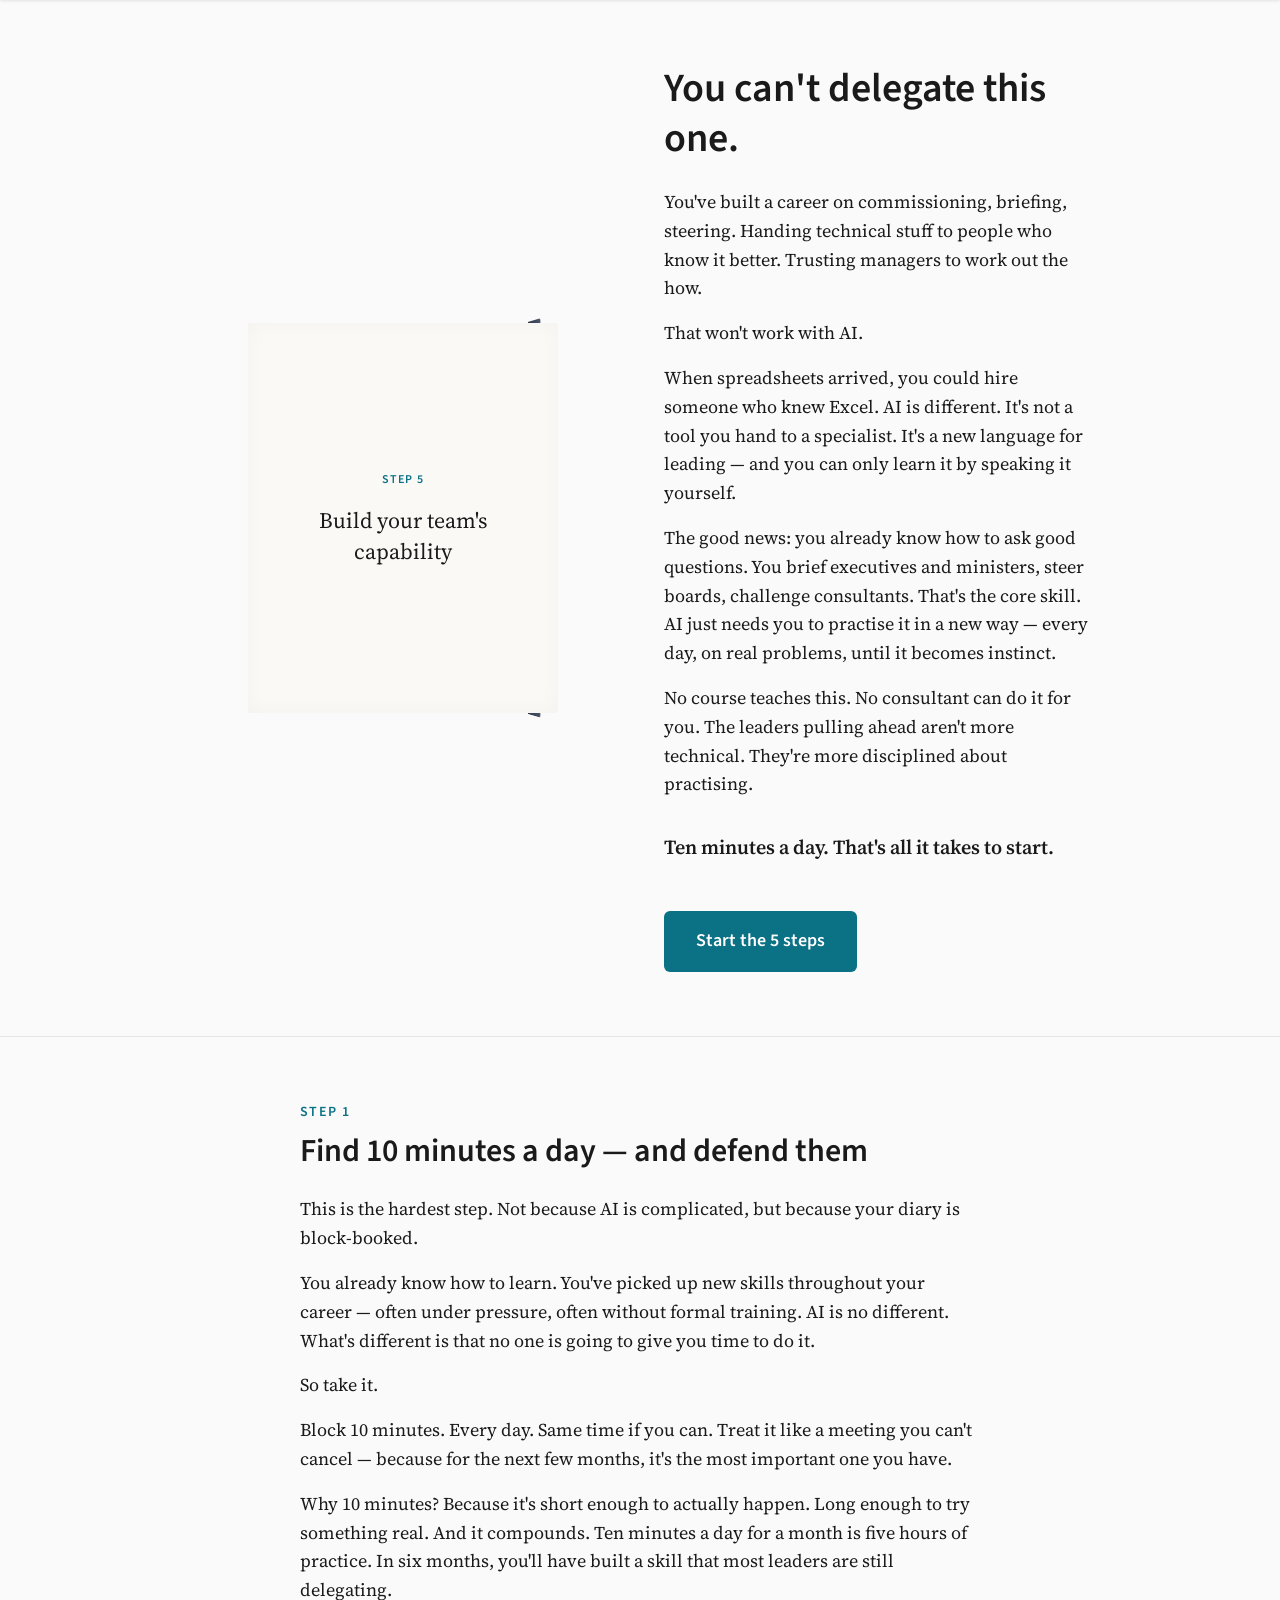
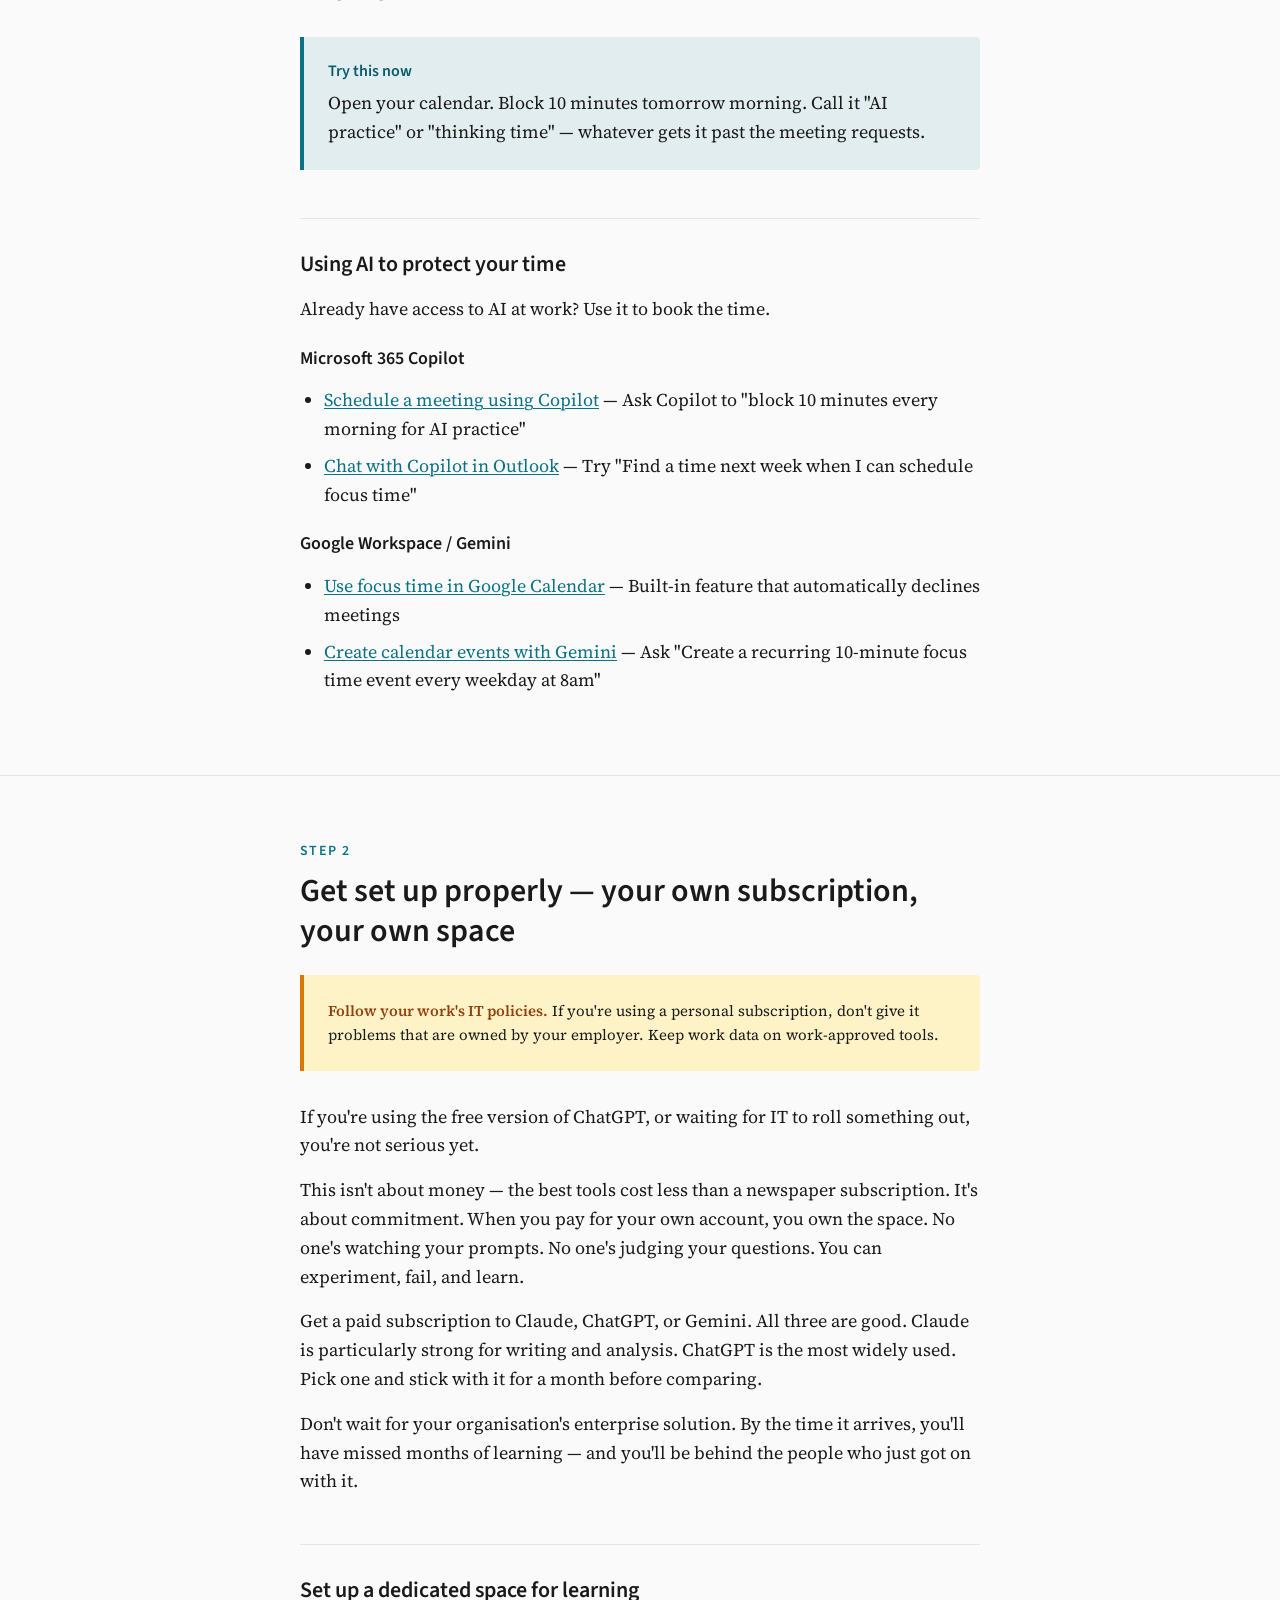
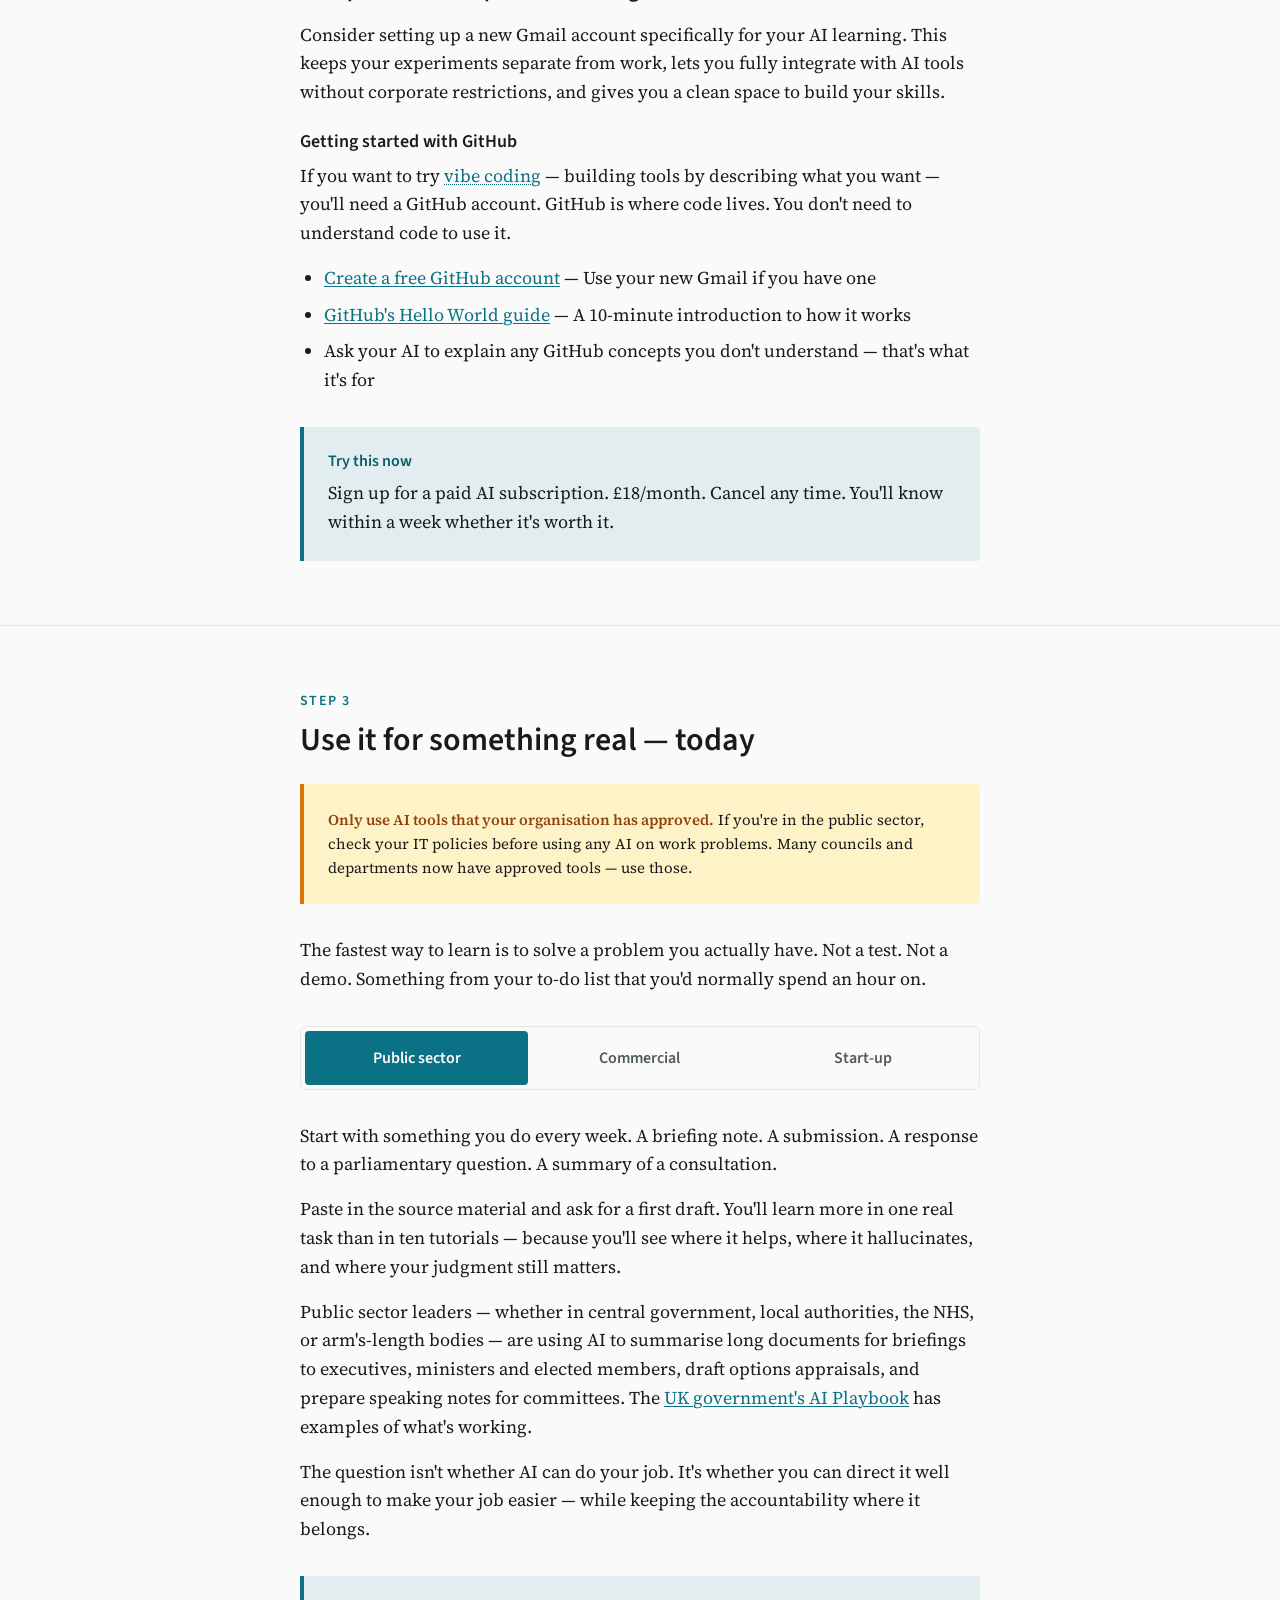
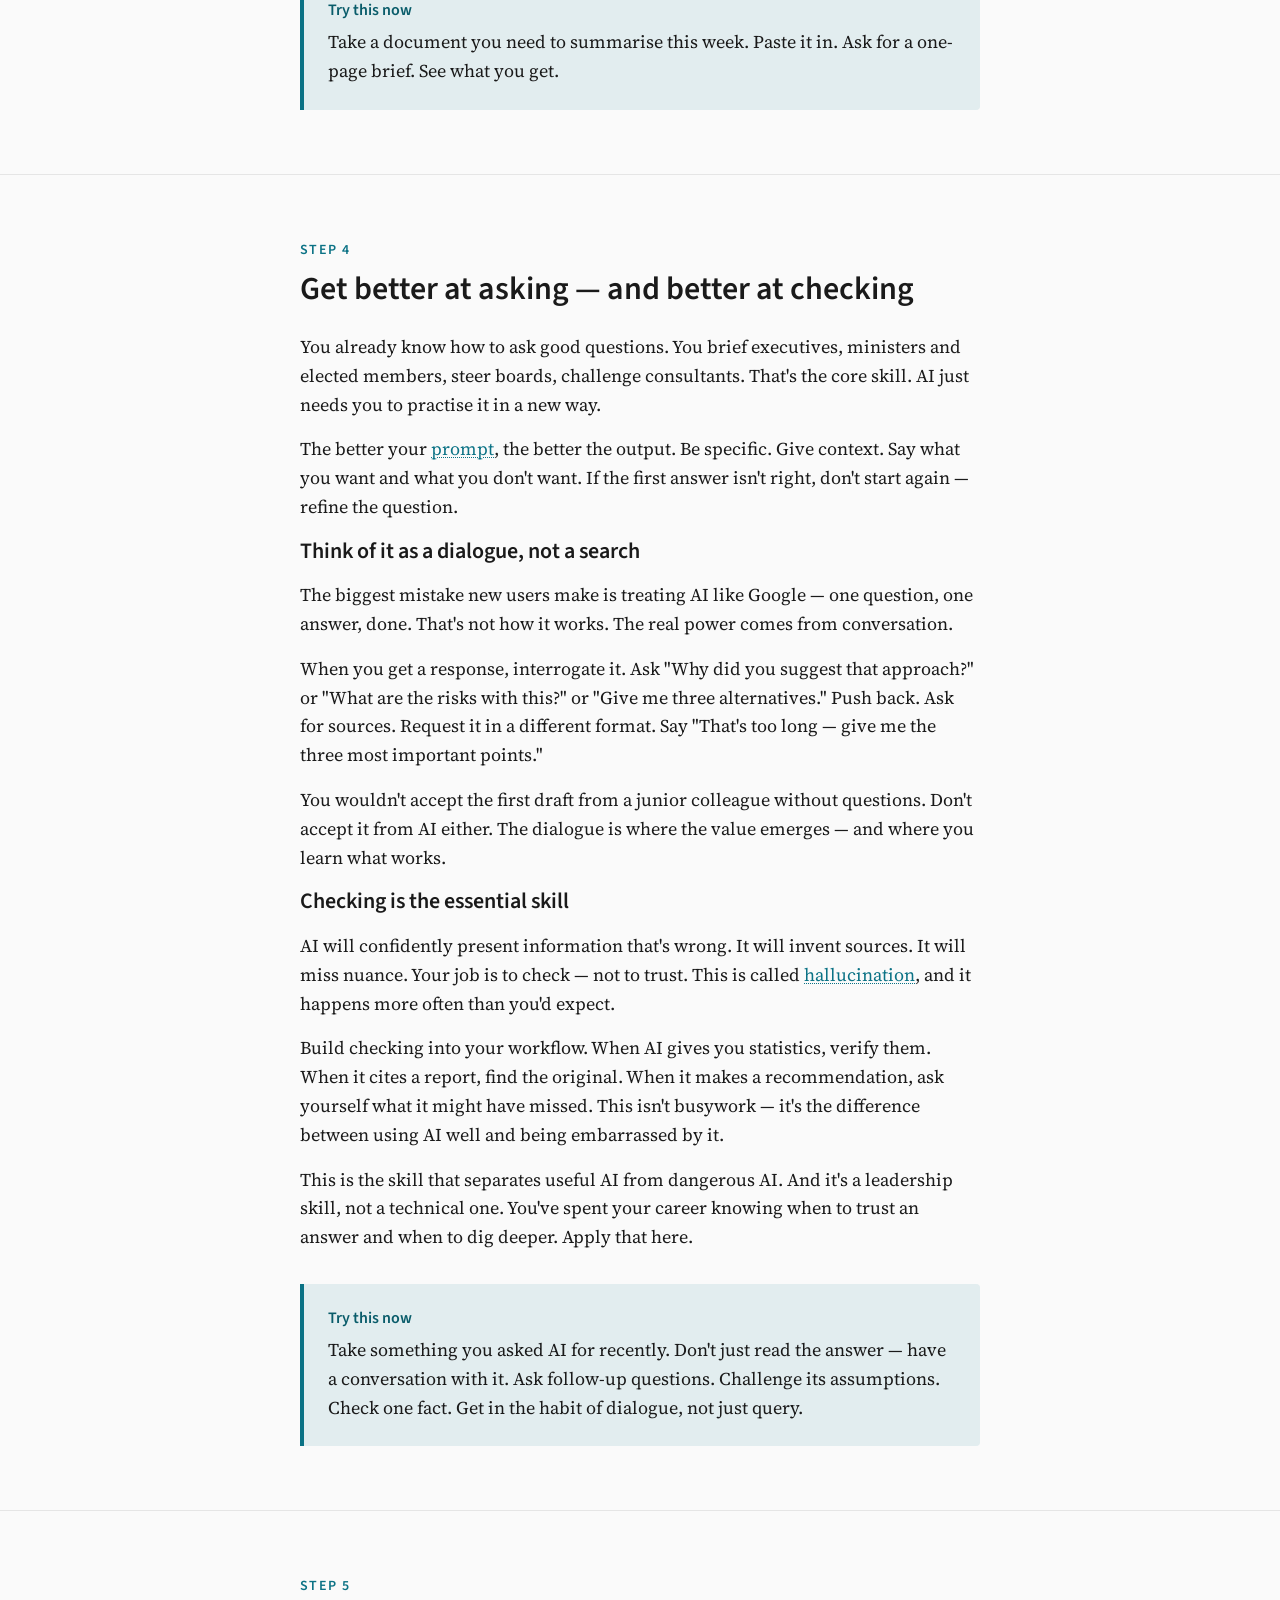
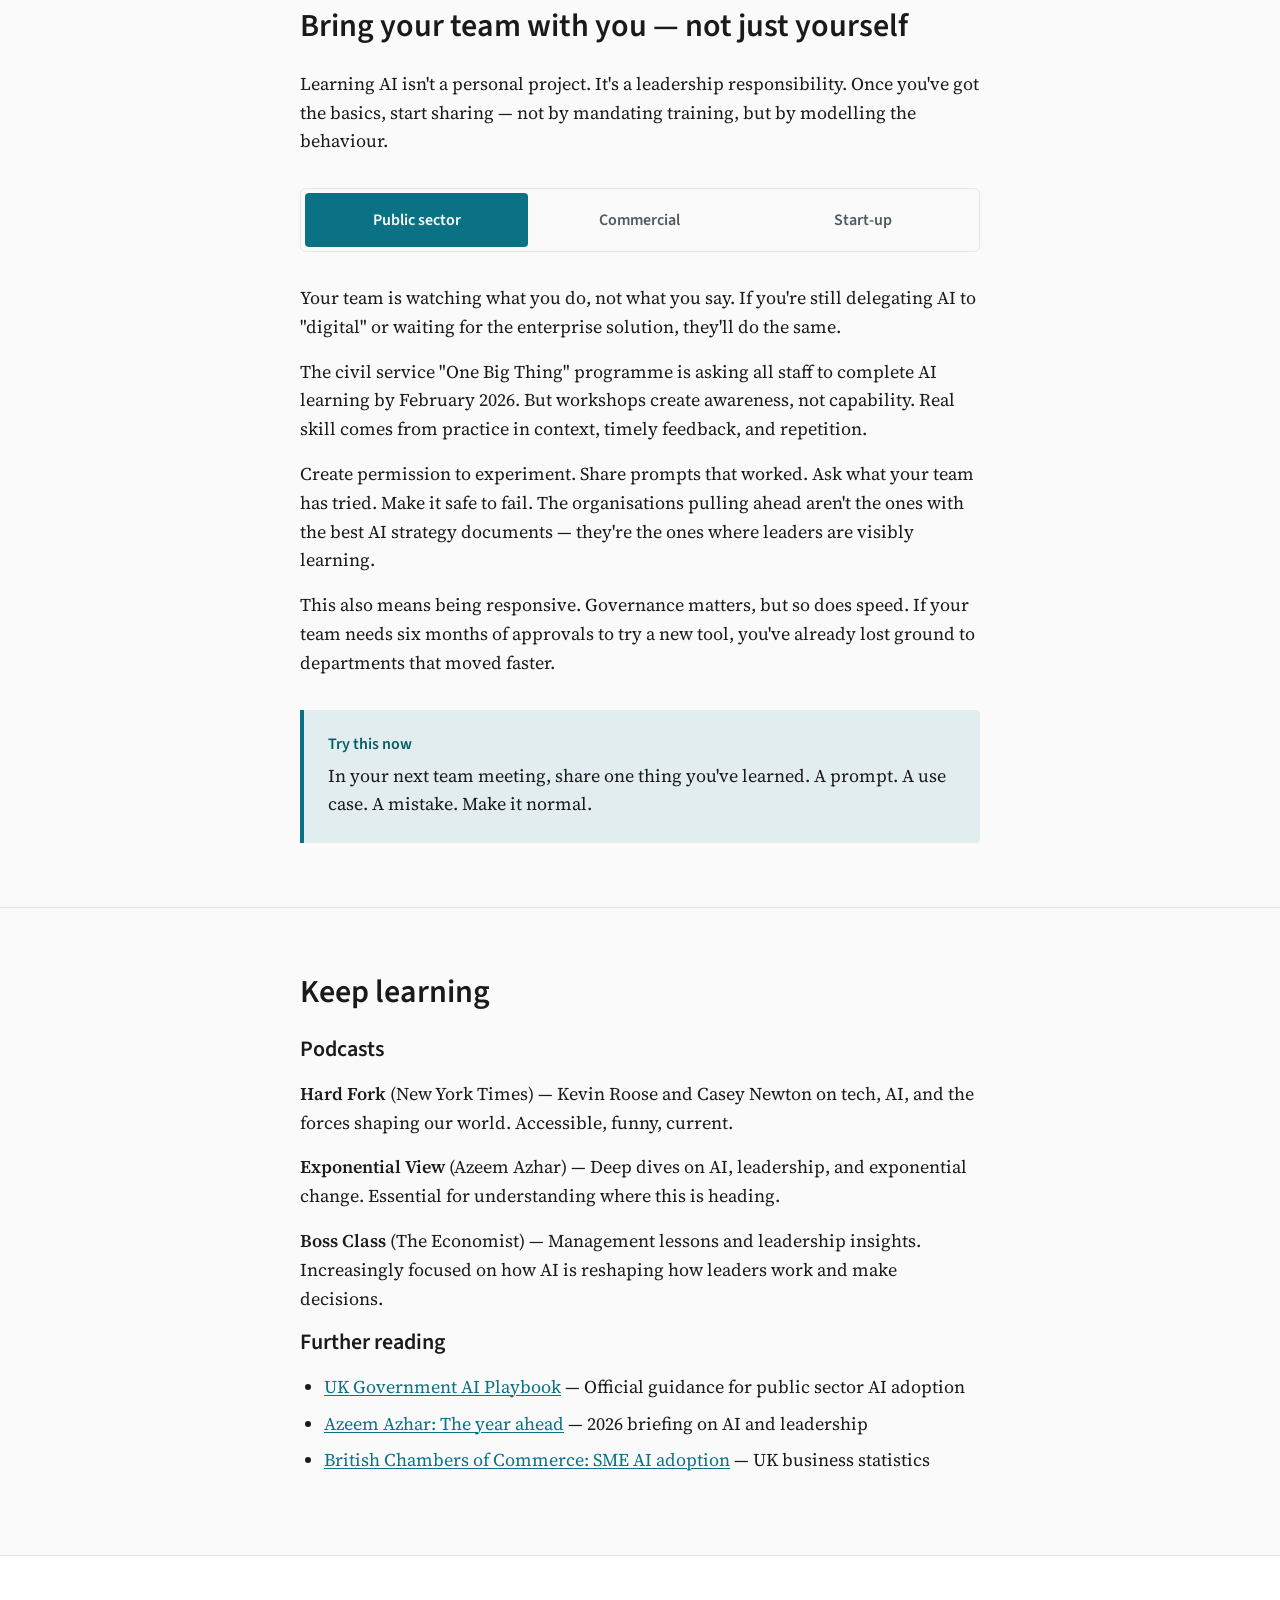
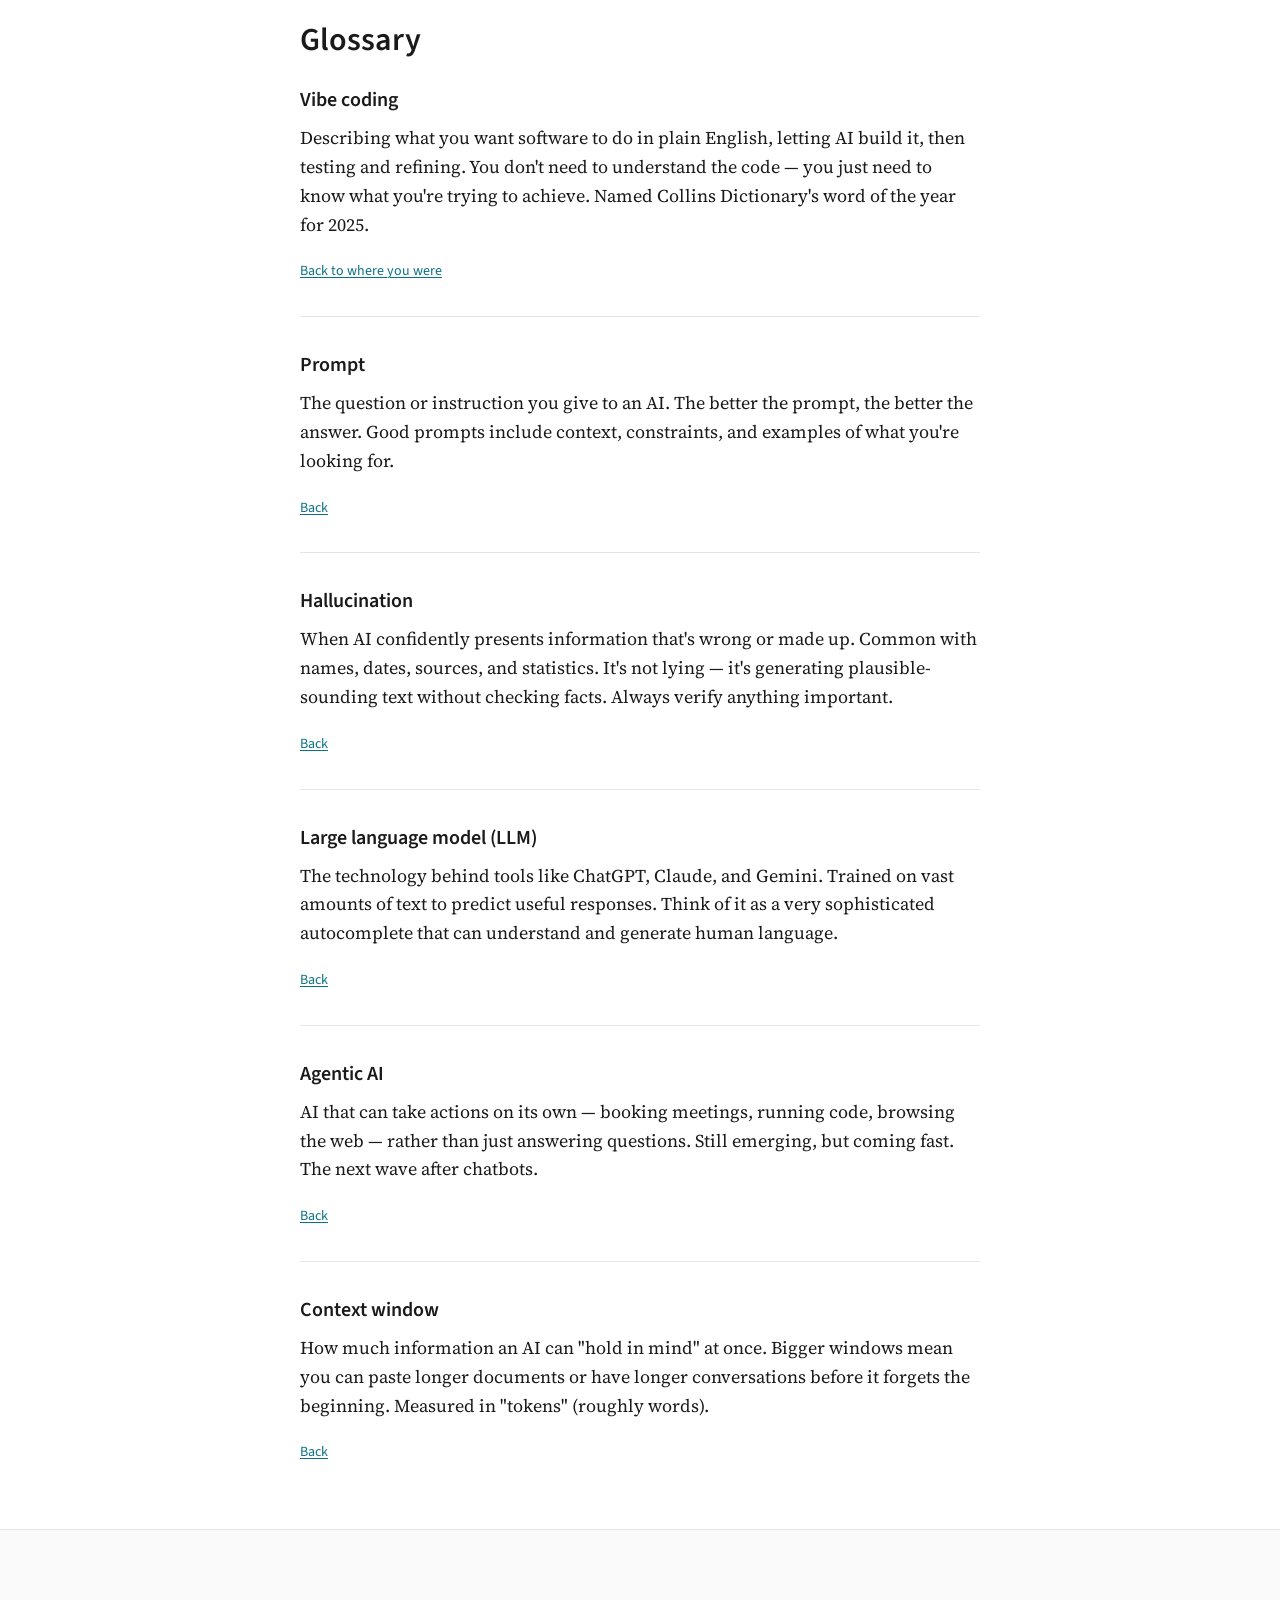
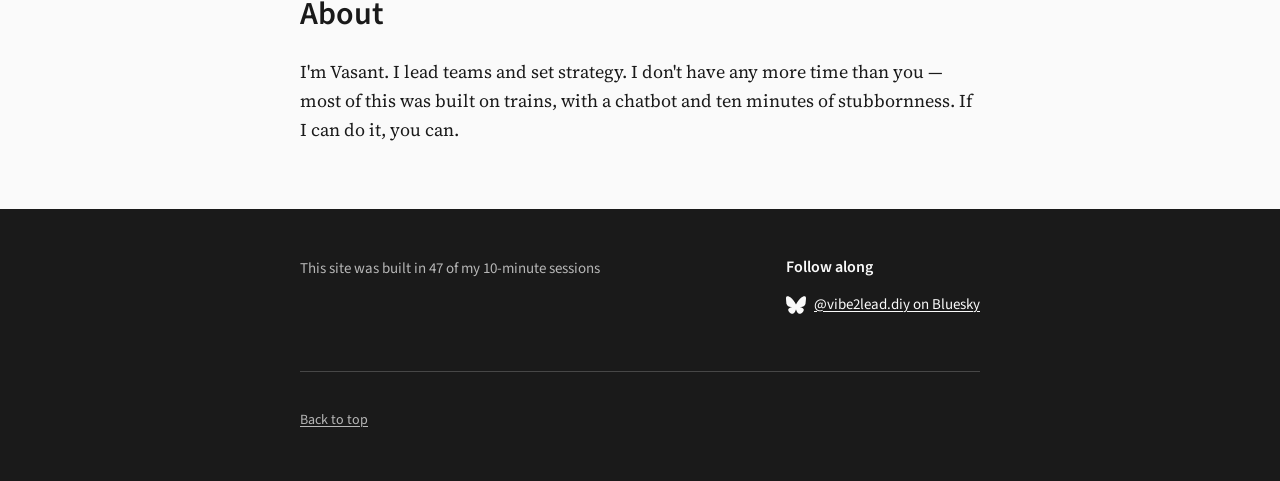
==== commit 43e6deef: "Improve book animation and update content Book animation: - Slow down to 15s total for weightier fee" ====
--- a/index.html
+++ b/index.html
@@ -68,18 +68,30 @@
                                 <span class="page-number">Step 1</span>
                                 <p class="page-content">Protect the time</p>
                             </div>
+                            <div class="filler-page filler-1a"></div>
+                            <div class="filler-page filler-1b"></div>
+                            <div class="filler-page filler-1c"></div>
                             <div class="page page-2">
                                 <span class="page-number">Step 2</span>
                                 <p class="page-content">Invest in the tools</p>
                             </div>
+                            <div class="filler-page filler-2a"></div>
+                            <div class="filler-page filler-2b"></div>
+                            <div class="filler-page filler-2c"></div>
                             <div class="page page-3">
                                 <span class="page-number">Step 3</span>
                                 <p class="page-content">Apply it to your actual job</p>
                             </div>
+                            <div class="filler-page filler-3a"></div>
+                            <div class="filler-page filler-3b"></div>
+                            <div class="filler-page filler-3c"></div>
                             <div class="page page-4">
                                 <span class="page-number">Step 4</span>
                                 <p class="page-content">Hone asking and checking</p>
                             </div>
+                            <div class="filler-page filler-4a"></div>
+                            <div class="filler-page filler-4b"></div>
+                            <div class="filler-page filler-4c"></div>
                             <div class="page page-5">
                                 <span class="page-number">Step 5</span>
                                 <p class="page-content">Build your team's capability</p>
@@ -98,7 +110,7 @@
 
                     <p>When spreadsheets arrived, you could hire someone who knew Excel. AI is different. It's not a tool you hand to a specialist. It's a new language for leading — and you can only learn it by speaking it yourself.</p>
 
-                    <p>The good news: you already know how to ask good questions. You brief ministers, steer boards, challenge consultants. That's the core skill. AI just needs you to practise it in a new way — every day, on real problems, until it becomes instinct.</p>
+                    <p>The good news: you already know how to ask good questions. You brief executives and ministers, steer boards, challenge consultants. That's the core skill. AI just needs you to practise it in a new way — every day, on real problems, until it becomes instinct.</p>
 
                     <p>No course teaches this. No consultant can do it for you. The leaders pulling ahead aren't more technical. They're more disciplined about practising.</p>
 
@@ -115,7 +127,7 @@
                 <span class="step-label">Step 1</span>
                 <h2>Find 10 minutes a day — and defend them</h2>
 
-                <p>This is the hardest step. Not because AI is complicated, but because your diary isn't yours.</p>
+                <p>This is the hardest step. Not because AI is complicated, but because your diary is block-booked.</p>
 
                 <p>You already know how to learn. You've picked up new skills throughout your career — often under pressure, often without formal training. AI is no different. What's different is that no one is going to give you time to do it.</p>
 
@@ -155,6 +167,10 @@
                 <span class="step-label">Step 2</span>
                 <h2>Get set up properly — your own subscription, your own space</h2>
 
+                <div class="policy-alert">
+                    <strong>Follow your work's IT policies.</strong> If you're using a personal subscription, don't give it problems that are owned by your employer. Keep work data on work-approved tools.
+                </div>
+
                 <p>If you're using the free version of ChatGPT, or waiting for IT to roll something out, you're not serious yet.</p>
 
                 <p>This isn't about money — the best tools cost less than a newspaper subscription. It's about commitment. When you pay for your own account, you own the space. No one's watching your prompts. No one's judging your questions. You can experiment, fail, and learn.</p>
@@ -162,6 +178,20 @@
                 <p>Get a paid subscription to Claude, ChatGPT, or Gemini. All three are good. Claude is particularly strong for writing and analysis. ChatGPT is the most widely used. Pick one and stick with it for a month before comparing.</p>
 
                 <p>Don't wait for your organisation's enterprise solution. By the time it arrives, you'll have missed months of learning — and you'll be behind the people who just got on with it.</p>
+
+                <div class="subsection">
+                    <h3>Set up a dedicated space for learning</h3>
+
+                    <p>Consider setting up a new Gmail account specifically for your AI learning. This keeps your experiments separate from work, lets you fully integrate with AI tools without corporate restrictions, and gives you a clean space to build your skills.</p>
+
+                    <h4>Getting started with GitHub</h4>
+                    <p>If you want to try <a href="#vibe-coding" class="glossary-link">vibe coding</a> — building tools by describing what you want — you'll need a GitHub account. GitHub is where code lives. You don't need to understand code to use it.</p>
+                    <ul>
+                        <li><a href="https://github.com/signup" target="_blank" rel="noopener">Create a free GitHub account</a> — Use your new Gmail if you have one</li>
+                        <li><a href="https://docs.github.com/en/get-started/start-your-journey/hello-world" target="_blank" rel="noopener">GitHub's Hello World guide</a> — A 10-minute introduction to how it works</li>
+                        <li>Ask your AI to explain any GitHub concepts you don't understand — that's what it's for</li>
+                    </ul>
+                </div>
 
                 <div class="try-this">
                     <h3>Try this now</h3>
@@ -175,6 +205,10 @@
             <div class="step-content">
                 <span class="step-label">Step 3</span>
                 <h2>Use it for something real — today</h2>
+
+                <div class="policy-alert">
+                    <strong>Only use AI tools that your organisation has approved.</strong> If you're in the public sector, check your IT policies before using any AI on work problems. Many councils and departments now have approved tools — use those.
+                </div>
 
                 <p>The fastest way to learn is to solve a problem you actually have. Not a test. Not a demo. Something from your to-do list that you'd normally spend an hour on.</p>
 
@@ -192,7 +226,7 @@
 
                     <p>Paste in the source material and ask for a first draft. You'll learn more in one real task than in ten tutorials — because you'll see where it helps, where it hallucinates, and where your judgment still matters.</p>
 
-                    <p>Public sector leaders are also using AI to summarise long documents for ministerial briefings, draft options appraisals, and prepare speaking notes for select committees. The UK government's AI Playbook has examples of what's working.</p>
+                    <p>Public sector leaders — whether in central government, local authorities, the NHS, or arm's-length bodies — are using AI to summarise long documents for briefings to executives, ministers and elected members, draft options appraisals, and prepare speaking notes for committees. The <a href="https://www.gov.uk/government/publications/ai-playbook-for-the-uk-government" target="_blank" rel="noopener">UK government's AI Playbook</a> has examples of what's working.</p>
 
                     <p>The question isn't whether AI can do your job. It's whether you can direct it well enough to make your job easier — while keeping the accountability where it belongs.</p>
 
@@ -242,17 +276,29 @@
                 <span class="step-label">Step 4</span>
                 <h2>Get better at asking — and better at checking</h2>
 
-                <p>You already know how to ask good questions. You brief ministers, steer boards, challenge consultants. That's the core skill. AI just needs you to practise it in a new way.</p>
+                <p>You already know how to ask good questions. You brief executives, ministers and elected members, steer boards, challenge consultants. That's the core skill. AI just needs you to practise it in a new way.</p>
 
                 <p>The better your <a href="#prompt" class="glossary-link">prompt</a>, the better the output. Be specific. Give context. Say what you want and what you don't want. If the first answer isn't right, don't start again — refine the question.</p>
 
-                <p>But asking is only half of it. AI will confidently present information that's wrong. It will invent sources. It will miss nuance. Your job is to check — not to trust. This is called <a href="#hallucination" class="glossary-link">hallucination</a>, and it happens more often than you'd expect.</p>
+                <h3>Think of it as a dialogue, not a search</h3>
+
+                <p>The biggest mistake new users make is treating AI like Google — one question, one answer, done. That's not how it works. The real power comes from conversation.</p>
+
+                <p>When you get a response, interrogate it. Ask "Why did you suggest that approach?" or "What are the risks with this?" or "Give me three alternatives." Push back. Ask for sources. Request it in a different format. Say "That's too long — give me the three most important points."</p>
+
+                <p>You wouldn't accept the first draft from a junior colleague without questions. Don't accept it from AI either. The dialogue is where the value emerges — and where you learn what works.</p>
+
+                <h3>Checking is the essential skill</h3>
+
+                <p>AI will confidently present information that's wrong. It will invent sources. It will miss nuance. Your job is to check — not to trust. This is called <a href="#hallucination" class="glossary-link">hallucination</a>, and it happens more often than you'd expect.</p>
+
+                <p>Build checking into your workflow. When AI gives you statistics, verify them. When it cites a report, find the original. When it makes a recommendation, ask yourself what it might have missed. This isn't busywork — it's the difference between using AI well and being embarrassed by it.</p>
 
                 <p>This is the skill that separates useful AI from dangerous AI. And it's a leadership skill, not a technical one. You've spent your career knowing when to trust an answer and when to dig deeper. Apply that here.</p>
 
                 <div class="try-this">
                     <h3>Try this now</h3>
-                    <p>Take something you asked AI for recently. Check one fact. Look up one source. Get in the habit.</p>
+                    <p>Take something you asked AI for recently. Don't just read the answer — have a conversation with it. Ask follow-up questions. Challenge its assumptions. Check one fact. Get in the habit of dialogue, not just query.</p>
                 </div>
             </div>
         </section>
@@ -334,7 +380,7 @@
 
                 <p><strong>Exponential View</strong> (Azeem Azhar) — Deep dives on AI, leadership, and exponential change. Essential for understanding where this is heading.</p>
 
-                <p><strong>Lenny's Podcast</strong> — Interviews with product leaders. Increasingly focused on how AI is changing product development and leadership.</p>
+                <p><strong>Boss Class</strong> (The Economist) — Management lessons and leadership insights. Increasingly focused on how AI is reshaping how leaders work and make decisions.</p>
 
                 <h3>Further reading</h3>
 
--- a/styles.css
+++ b/styles.css
@@ -266,7 +266,7 @@
     width: 100%;
     height: 100%;
     transform-style: preserve-3d;
-    animation: openBook 5s ease-in-out forwards;
+    animation: openBook 15s ease-in-out forwards;
     animation-delay: 0.5s;
 }
 
@@ -361,12 +361,12 @@
     line-height: 1.4;
 }
 
-/* Book animation keyframes */
+/* Book animation keyframes - 15s total for weighty feel */
 @keyframes openBook {
     0% {
         transform: rotateY(0deg);
     }
-    20% {
+    10% {
         transform: rotateY(-160deg);
     }
     100% {
@@ -374,39 +374,142 @@
     }
 }
 
-.page-1 { animation: flipPage1 5s ease-in-out forwards; animation-delay: 0.5s; }
-.page-2 { animation: flipPage2 5s ease-in-out forwards; animation-delay: 0.5s; }
-.page-3 { animation: flipPage3 5s ease-in-out forwards; animation-delay: 0.5s; }
-.page-4 { animation: flipPage4 5s ease-in-out forwards; animation-delay: 0.5s; }
-.page-5 { animation: flipPage5 5s ease-in-out forwards; animation-delay: 0.5s; }
-
+/* Filler pages - quick flips to simulate thick book */
+.filler-page {
+    position: absolute;
+    width: calc(100% - 10px);
+    height: calc(100% - 10px);
+    top: 5px;
+    left: 5px;
+    background: linear-gradient(to right, var(--color-paper) 0%, #f5f3f0 100%);
+    border-radius: 0 4px 4px 0;
+    backface-visibility: hidden;
+    transform-origin: left;
+    opacity: 0;
+    box-shadow: inset 0 0 30px rgba(0, 0, 0, 0.02);
+}
+
+/* Main content pages */
+.page-1 { animation: flipPage1 15s ease-in-out forwards; animation-delay: 0.5s; }
+.page-2 { animation: flipPage2 15s ease-in-out forwards; animation-delay: 0.5s; }
+.page-3 { animation: flipPage3 15s ease-in-out forwards; animation-delay: 0.5s; }
+.page-4 { animation: flipPage4 15s ease-in-out forwards; animation-delay: 0.5s; }
+.page-5 { animation: flipPage5 15s ease-in-out forwards; animation-delay: 0.5s; }
+
+/* Filler page animations - rapid flips between steps */
+.filler-1a { animation: flipFiller1a 15s ease-in-out forwards; animation-delay: 0.5s; }
+.filler-1b { animation: flipFiller1b 15s ease-in-out forwards; animation-delay: 0.5s; }
+.filler-1c { animation: flipFiller1c 15s ease-in-out forwards; animation-delay: 0.5s; }
+.filler-2a { animation: flipFiller2a 15s ease-in-out forwards; animation-delay: 0.5s; }
+.filler-2b { animation: flipFiller2b 15s ease-in-out forwards; animation-delay: 0.5s; }
+.filler-2c { animation: flipFiller2c 15s ease-in-out forwards; animation-delay: 0.5s; }
+.filler-3a { animation: flipFiller3a 15s ease-in-out forwards; animation-delay: 0.5s; }
+.filler-3b { animation: flipFiller3b 15s ease-in-out forwards; animation-delay: 0.5s; }
+.filler-3c { animation: flipFiller3c 15s ease-in-out forwards; animation-delay: 0.5s; }
+.filler-4a { animation: flipFiller4a 15s ease-in-out forwards; animation-delay: 0.5s; }
+.filler-4b { animation: flipFiller4b 15s ease-in-out forwards; animation-delay: 0.5s; }
+.filler-4c { animation: flipFiller4c 15s ease-in-out forwards; animation-delay: 0.5s; }
+
+/* Step 1: shows at 10%, flips at 20% */
 @keyframes flipPage1 {
-    0%, 19% { opacity: 0; transform: rotateY(0deg); }
-    20%, 34% { opacity: 1; transform: rotateY(0deg); }
-    35%, 100% { opacity: 0; transform: rotateY(-180deg); }
-}
-
+    0%, 9% { opacity: 0; transform: rotateY(0deg); }
+    10%, 19% { opacity: 1; transform: rotateY(0deg); }
+    20%, 100% { opacity: 0; transform: rotateY(-180deg); }
+}
+
+/* Filler pages between step 1 and 2 */
+@keyframes flipFiller1a {
+    0%, 20% { opacity: 0; transform: rotateY(0deg); }
+    21%, 22% { opacity: 1; transform: rotateY(0deg); }
+    23%, 100% { opacity: 0; transform: rotateY(-180deg); }
+}
+@keyframes flipFiller1b {
+    0%, 23% { opacity: 0; transform: rotateY(0deg); }
+    24%, 25% { opacity: 1; transform: rotateY(0deg); }
+    26%, 100% { opacity: 0; transform: rotateY(-180deg); }
+}
+@keyframes flipFiller1c {
+    0%, 26% { opacity: 0; transform: rotateY(0deg); }
+    27%, 28% { opacity: 1; transform: rotateY(0deg); }
+    29%, 100% { opacity: 0; transform: rotateY(-180deg); }
+}
+
+/* Step 2: shows at 30%, flips at 40% */
 @keyframes flipPage2 {
-    0%, 34% { opacity: 0; transform: rotateY(0deg); }
-    35%, 49% { opacity: 1; transform: rotateY(0deg); }
-    50%, 100% { opacity: 0; transform: rotateY(-180deg); }
-}
-
+    0%, 29% { opacity: 0; transform: rotateY(0deg); }
+    30%, 39% { opacity: 1; transform: rotateY(0deg); }
+    40%, 100% { opacity: 0; transform: rotateY(-180deg); }
+}
+
+/* Filler pages between step 2 and 3 */
+@keyframes flipFiller2a {
+    0%, 40% { opacity: 0; transform: rotateY(0deg); }
+    41%, 42% { opacity: 1; transform: rotateY(0deg); }
+    43%, 100% { opacity: 0; transform: rotateY(-180deg); }
+}
+@keyframes flipFiller2b {
+    0%, 43% { opacity: 0; transform: rotateY(0deg); }
+    44%, 45% { opacity: 1; transform: rotateY(0deg); }
+    46%, 100% { opacity: 0; transform: rotateY(-180deg); }
+}
+@keyframes flipFiller2c {
+    0%, 46% { opacity: 0; transform: rotateY(0deg); }
+    47%, 48% { opacity: 1; transform: rotateY(0deg); }
+    49%, 100% { opacity: 0; transform: rotateY(-180deg); }
+}
+
+/* Step 3: shows at 50%, flips at 60% */
 @keyframes flipPage3 {
     0%, 49% { opacity: 0; transform: rotateY(0deg); }
-    50%, 64% { opacity: 1; transform: rotateY(0deg); }
-    65%, 100% { opacity: 0; transform: rotateY(-180deg); }
-}
-
+    50%, 59% { opacity: 1; transform: rotateY(0deg); }
+    60%, 100% { opacity: 0; transform: rotateY(-180deg); }
+}
+
+/* Filler pages between step 3 and 4 */
+@keyframes flipFiller3a {
+    0%, 60% { opacity: 0; transform: rotateY(0deg); }
+    61%, 62% { opacity: 1; transform: rotateY(0deg); }
+    63%, 100% { opacity: 0; transform: rotateY(-180deg); }
+}
+@keyframes flipFiller3b {
+    0%, 63% { opacity: 0; transform: rotateY(0deg); }
+    64%, 65% { opacity: 1; transform: rotateY(0deg); }
+    66%, 100% { opacity: 0; transform: rotateY(-180deg); }
+}
+@keyframes flipFiller3c {
+    0%, 66% { opacity: 0; transform: rotateY(0deg); }
+    67%, 68% { opacity: 1; transform: rotateY(0deg); }
+    69%, 100% { opacity: 0; transform: rotateY(-180deg); }
+}
+
+/* Step 4: shows at 70%, flips at 80% */
 @keyframes flipPage4 {
-    0%, 64% { opacity: 0; transform: rotateY(0deg); }
-    65%, 79% { opacity: 1; transform: rotateY(0deg); }
+    0%, 69% { opacity: 0; transform: rotateY(0deg); }
+    70%, 79% { opacity: 1; transform: rotateY(0deg); }
     80%, 100% { opacity: 0; transform: rotateY(-180deg); }
 }
 
+/* Filler pages between step 4 and 5 */
+@keyframes flipFiller4a {
+    0%, 80% { opacity: 0; transform: rotateY(0deg); }
+    81%, 82% { opacity: 1; transform: rotateY(0deg); }
+    83%, 100% { opacity: 0; transform: rotateY(-180deg); }
+}
+@keyframes flipFiller4b {
+    0%, 83% { opacity: 0; transform: rotateY(0deg); }
+    84%, 85% { opacity: 1; transform: rotateY(0deg); }
+    86%, 100% { opacity: 0; transform: rotateY(-180deg); }
+}
+@keyframes flipFiller4c {
+    0%, 86% { opacity: 0; transform: rotateY(0deg); }
+    87%, 88% { opacity: 1; transform: rotateY(0deg); }
+    89%, 100% { opacity: 0; transform: rotateY(-180deg); }
+}
+
+/* Step 5: shows at 90%, stays visible */
 @keyframes flipPage5 {
-    0%, 79% { opacity: 0; transform: rotateY(0deg); }
-    80%, 100% { opacity: 1; transform: rotateY(0deg); }
+    0%, 89% { opacity: 0; transform: rotateY(0deg); }
+    90%, 100% { opacity: 1; transform: rotateY(0deg); }
 }
 
 /* Reduced motion: show static book */
@@ -507,6 +610,20 @@
 
 .try-this p {
     margin: 0;
+}
+
+/* ---- Policy Alert ---- */
+.policy-alert {
+    margin-bottom: var(--space-lg);
+    padding: var(--space-md);
+    background: #FEF3C7;
+    border-left: 4px solid #D97706;
+    border-radius: 0 4px 4px 0;
+    font-size: 0.9375rem;
+}
+
+.policy-alert strong {
+    color: #92400E;
 }
 
 /* ---- Subsection ---- */
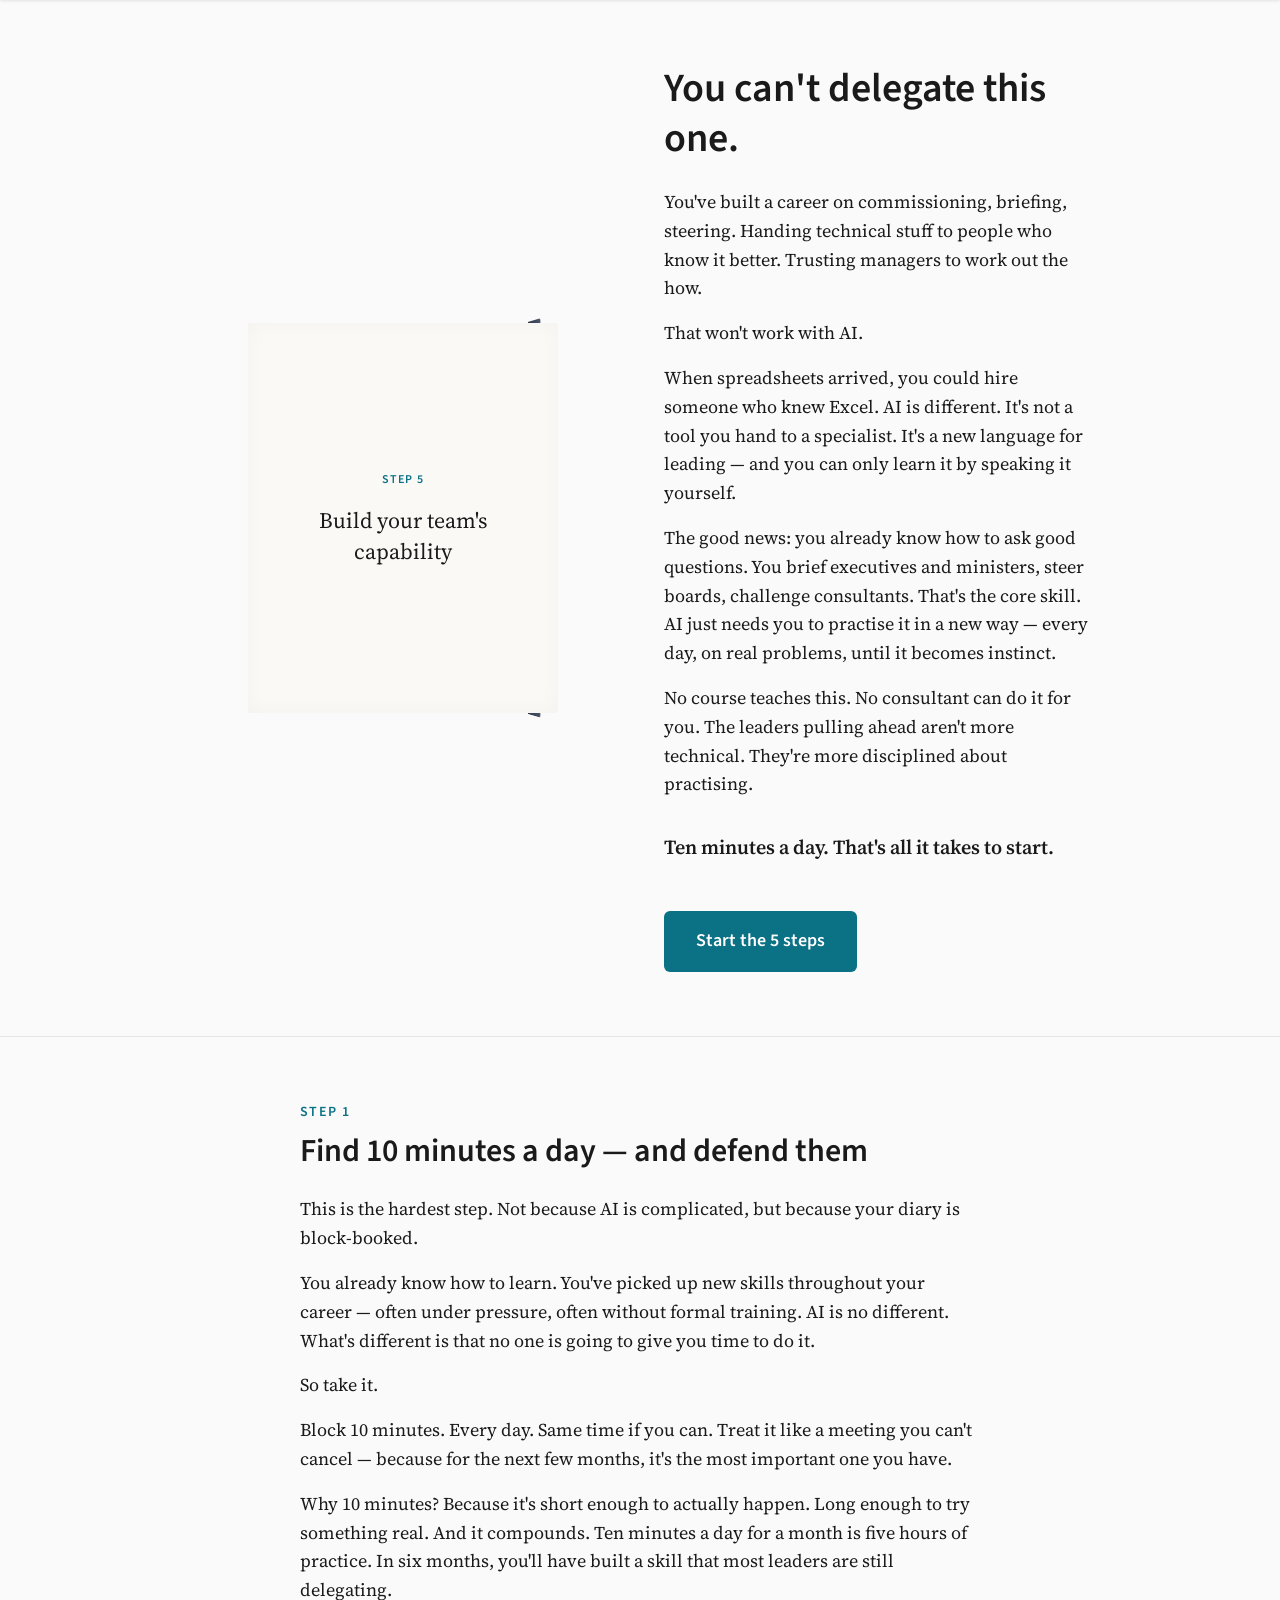
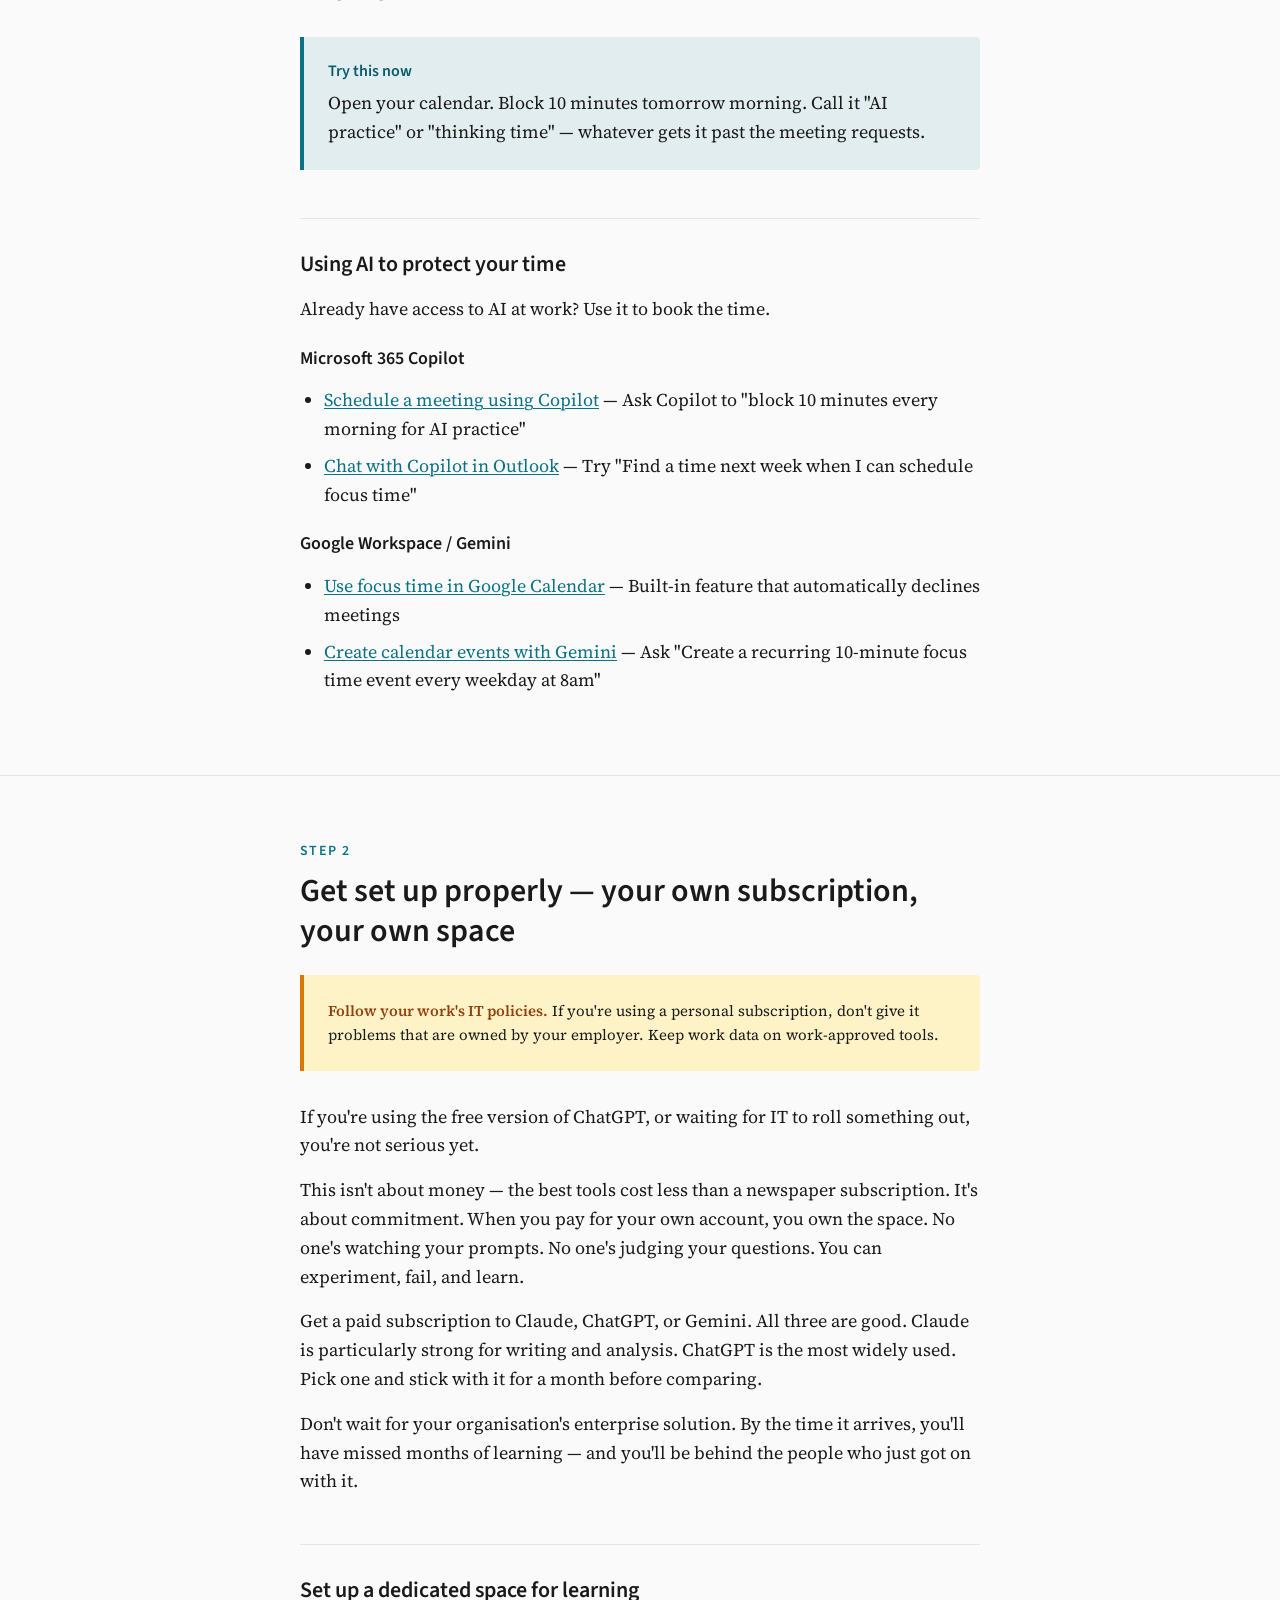
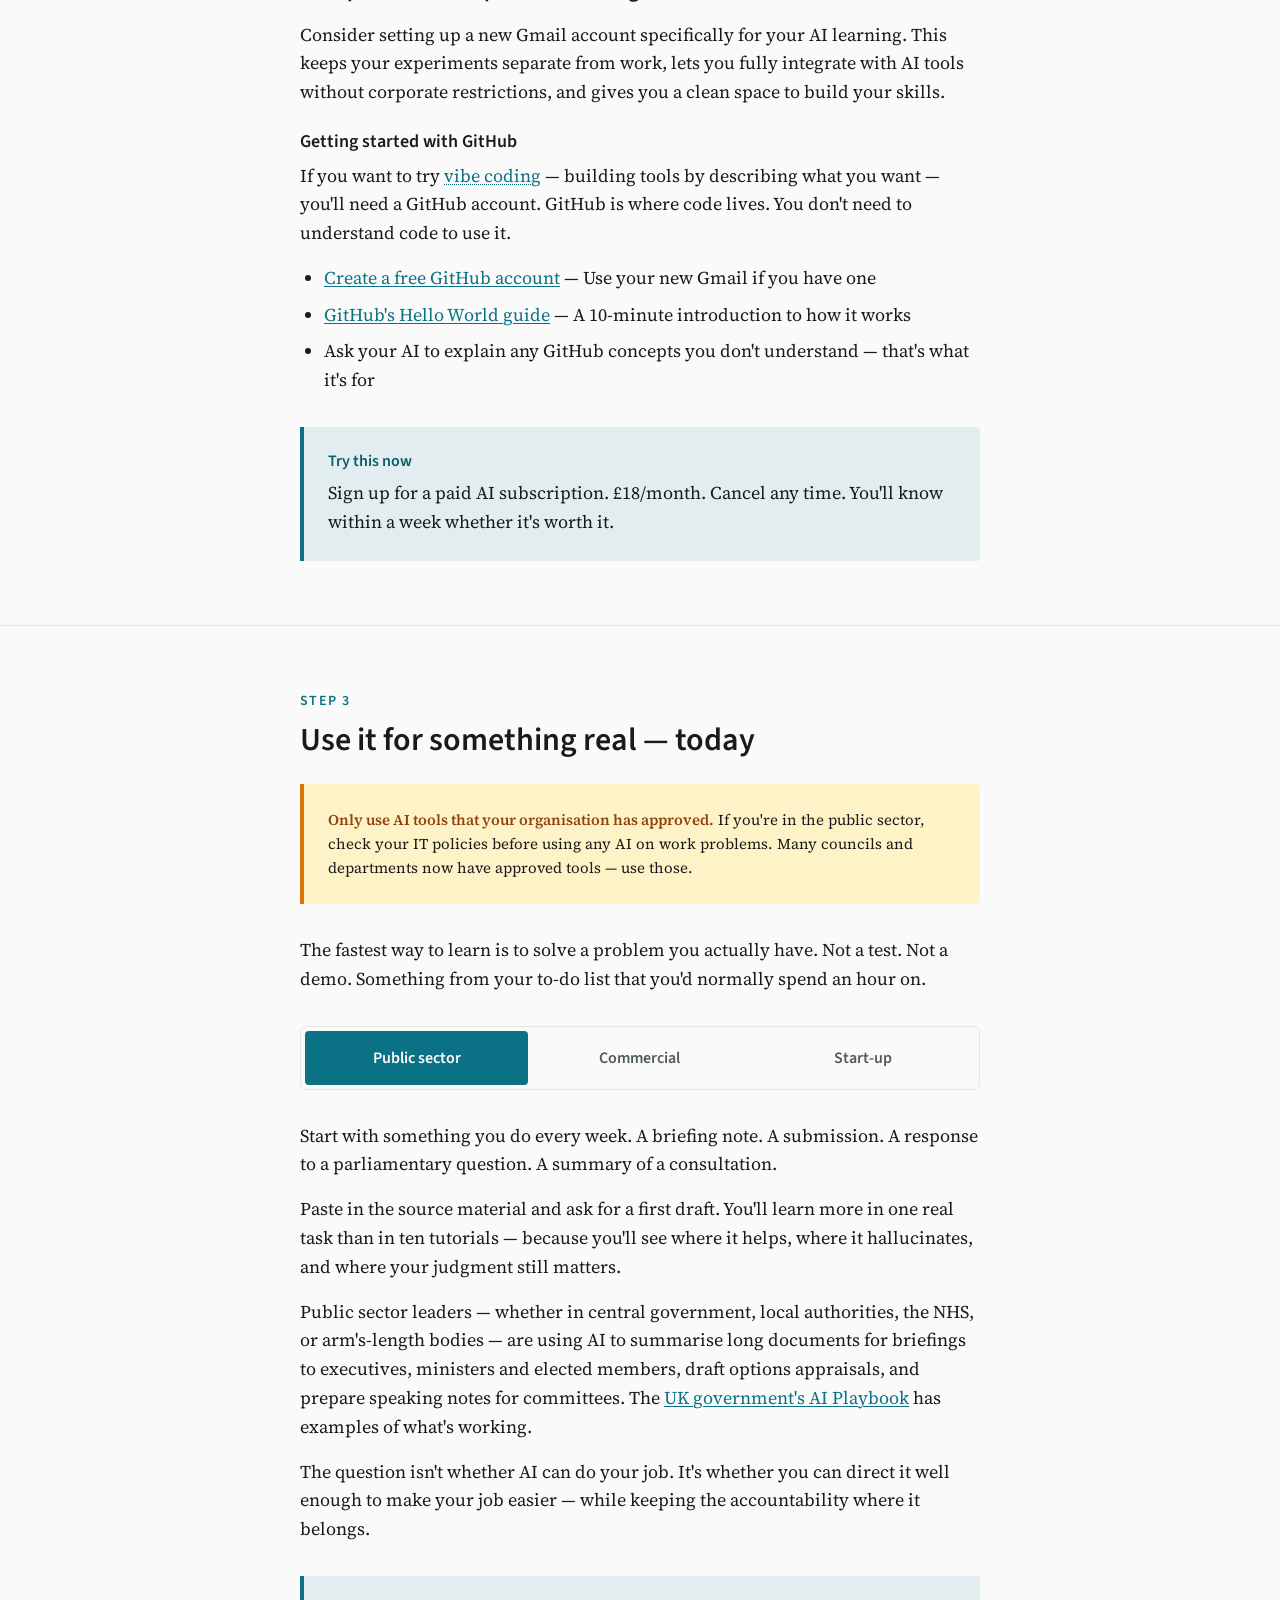
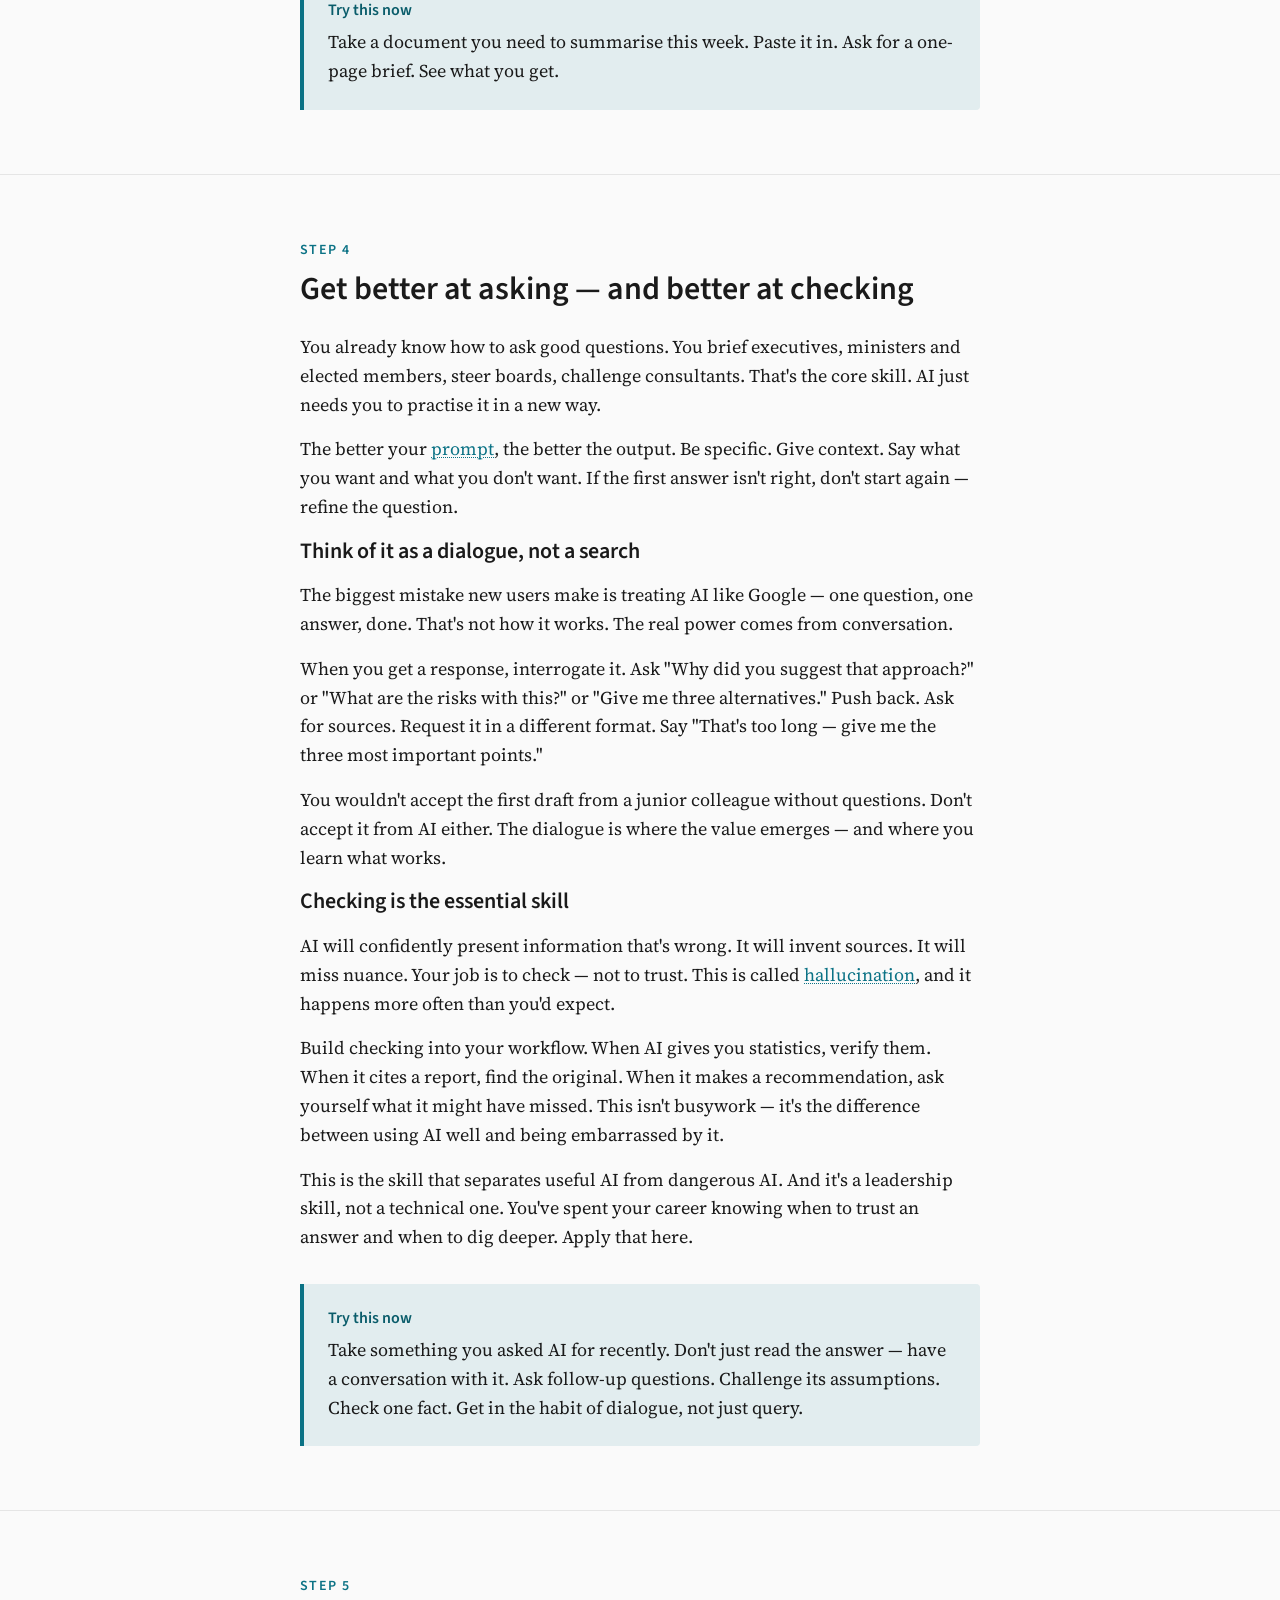
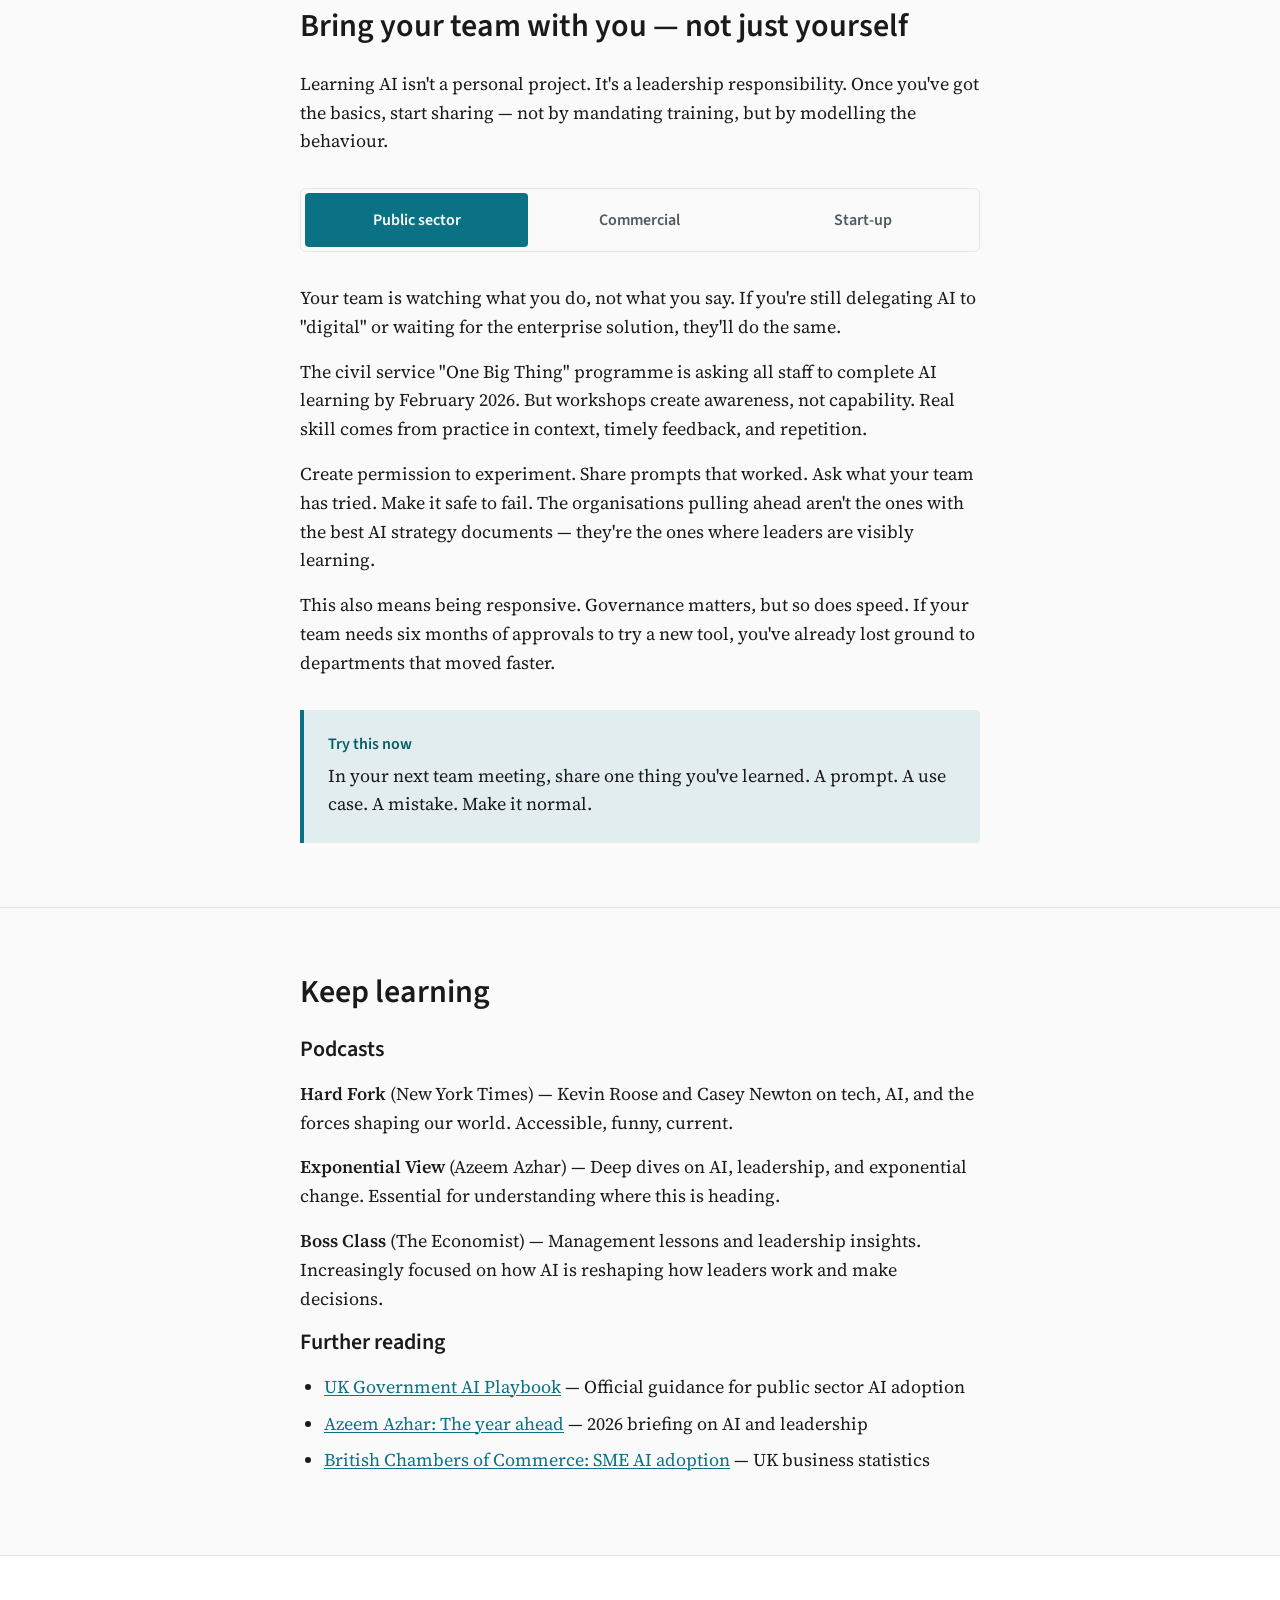
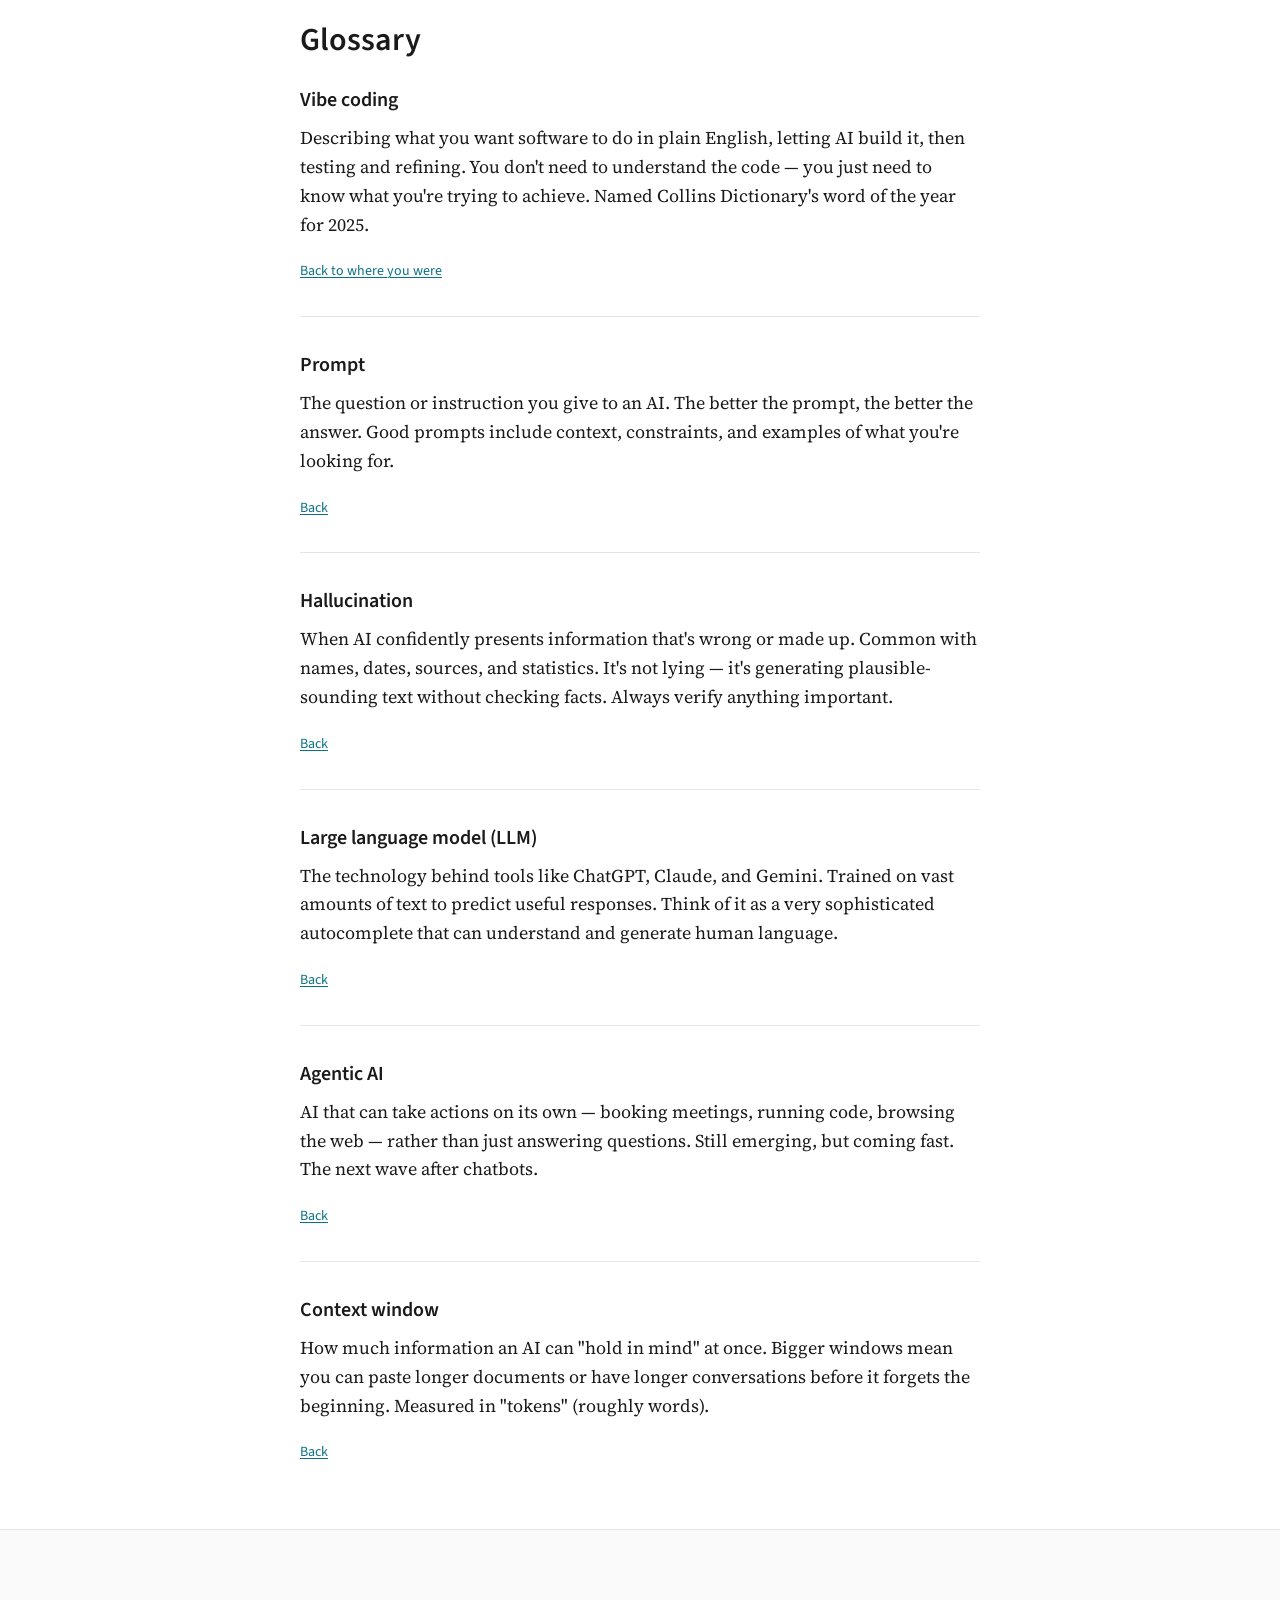
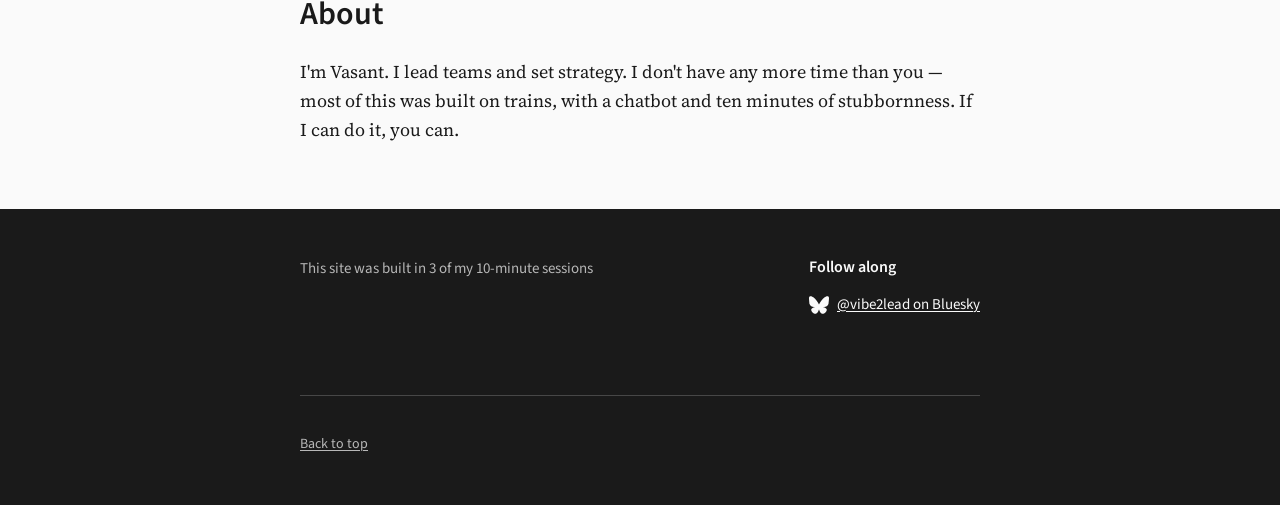
==== commit 485d8808: "Fix Bluesky handle and add feed widget - Change @vibe2lead.diy to @vibe2lead - Add Bluesky feed widg" ====
--- a/index.html
+++ b/index.html
@@ -463,16 +463,19 @@
     <footer class="site-footer">
         <div class="footer-content">
             <div class="footer-main">
-                <p class="build-counter">This site was built in 47 of my 10-minute sessions</p>
+                <p class="build-counter">This site was built in 3 of my 10-minute sessions</p>
 
                 <div class="bluesky-section">
                     <h3>Follow along</h3>
-                    <a href="https://bsky.app/profile/vibe2lead.diy" target="_blank" rel="noopener" class="bluesky-link">
+                    <a href="https://bsky.app/profile/vibe2lead.bsky.social" target="_blank" rel="noopener" class="bluesky-link">
                         <svg class="bluesky-icon" viewBox="0 0 568 501" width="20" height="20" aria-hidden="true">
                             <path fill="currentColor" d="M123.121 33.6637C188.241 82.5526 258.281 181.681 284 234.873C309.719 181.681 379.759 82.5526 444.879 33.6637C491.866 -1.61183 568 -28.9064 568 57.9464C568 75.2916 558.055 203.659 552.222 224.501C531.947 296.954 458.067 315.434 392.347 304.249C507.222 323.8 536.444 388.56 473.333 453.32C353.473 576.312 301.061 422.461 287.631 383.039C285.169 372.268 284.017 367.471 284 367.997C283.983 367.471 282.831 372.268 280.369 383.039C266.939 422.461 214.527 576.312 94.6667 453.32C31.5556 388.56 60.7778 323.8 175.653 304.249C109.933 315.434 36.0533 296.954 15.7778 224.501C9.94445 203.659 0 75.2916 0 57.9464C0 -28.9064 76.1345 -1.61183 123.121 33.6637Z"/>
                         </svg>
-                        @vibe2lead.diy on Bluesky
+                        @vibe2lead on Bluesky
                     </a>
+
+                    <!-- Bluesky Feed Widget -->
+                    <div id="bluesky-feed" class="bluesky-feed"></div>
                 </div>
             </div>
 
--- a/styles.css
+++ b/styles.css
@@ -825,6 +825,50 @@
     flex-shrink: 0;
 }
 
+/* Bluesky Feed Widget */
+.bluesky-feed {
+    margin-top: var(--space-md);
+    display: flex;
+    flex-direction: column;
+    gap: var(--space-sm);
+}
+
+.bluesky-post {
+    display: block;
+    padding: var(--space-sm);
+    background: rgba(255, 255, 255, 0.05);
+    border-radius: 6px;
+    text-decoration: none;
+    transition: background var(--transition-fast);
+}
+
+.bluesky-post:hover {
+    background: rgba(255, 255, 255, 0.1);
+}
+
+.bluesky-post-text {
+    color: var(--color-bg);
+    font-size: 0.875rem;
+    line-height: 1.5;
+    margin: 0 0 var(--space-xs) 0;
+    display: -webkit-box;
+    -webkit-line-clamp: 3;
+    -webkit-box-orient: vertical;
+    overflow: hidden;
+}
+
+.bluesky-post-time {
+    font-family: var(--font-sans);
+    font-size: 0.75rem;
+    color: rgba(250, 250, 250, 0.5);
+}
+
+.bluesky-empty {
+    font-size: 0.875rem;
+    color: rgba(250, 250, 250, 0.5);
+    margin: 0;
+}
+
 .footer-bottom {
     margin-top: var(--space-xl);
     padding-top: var(--space-lg);
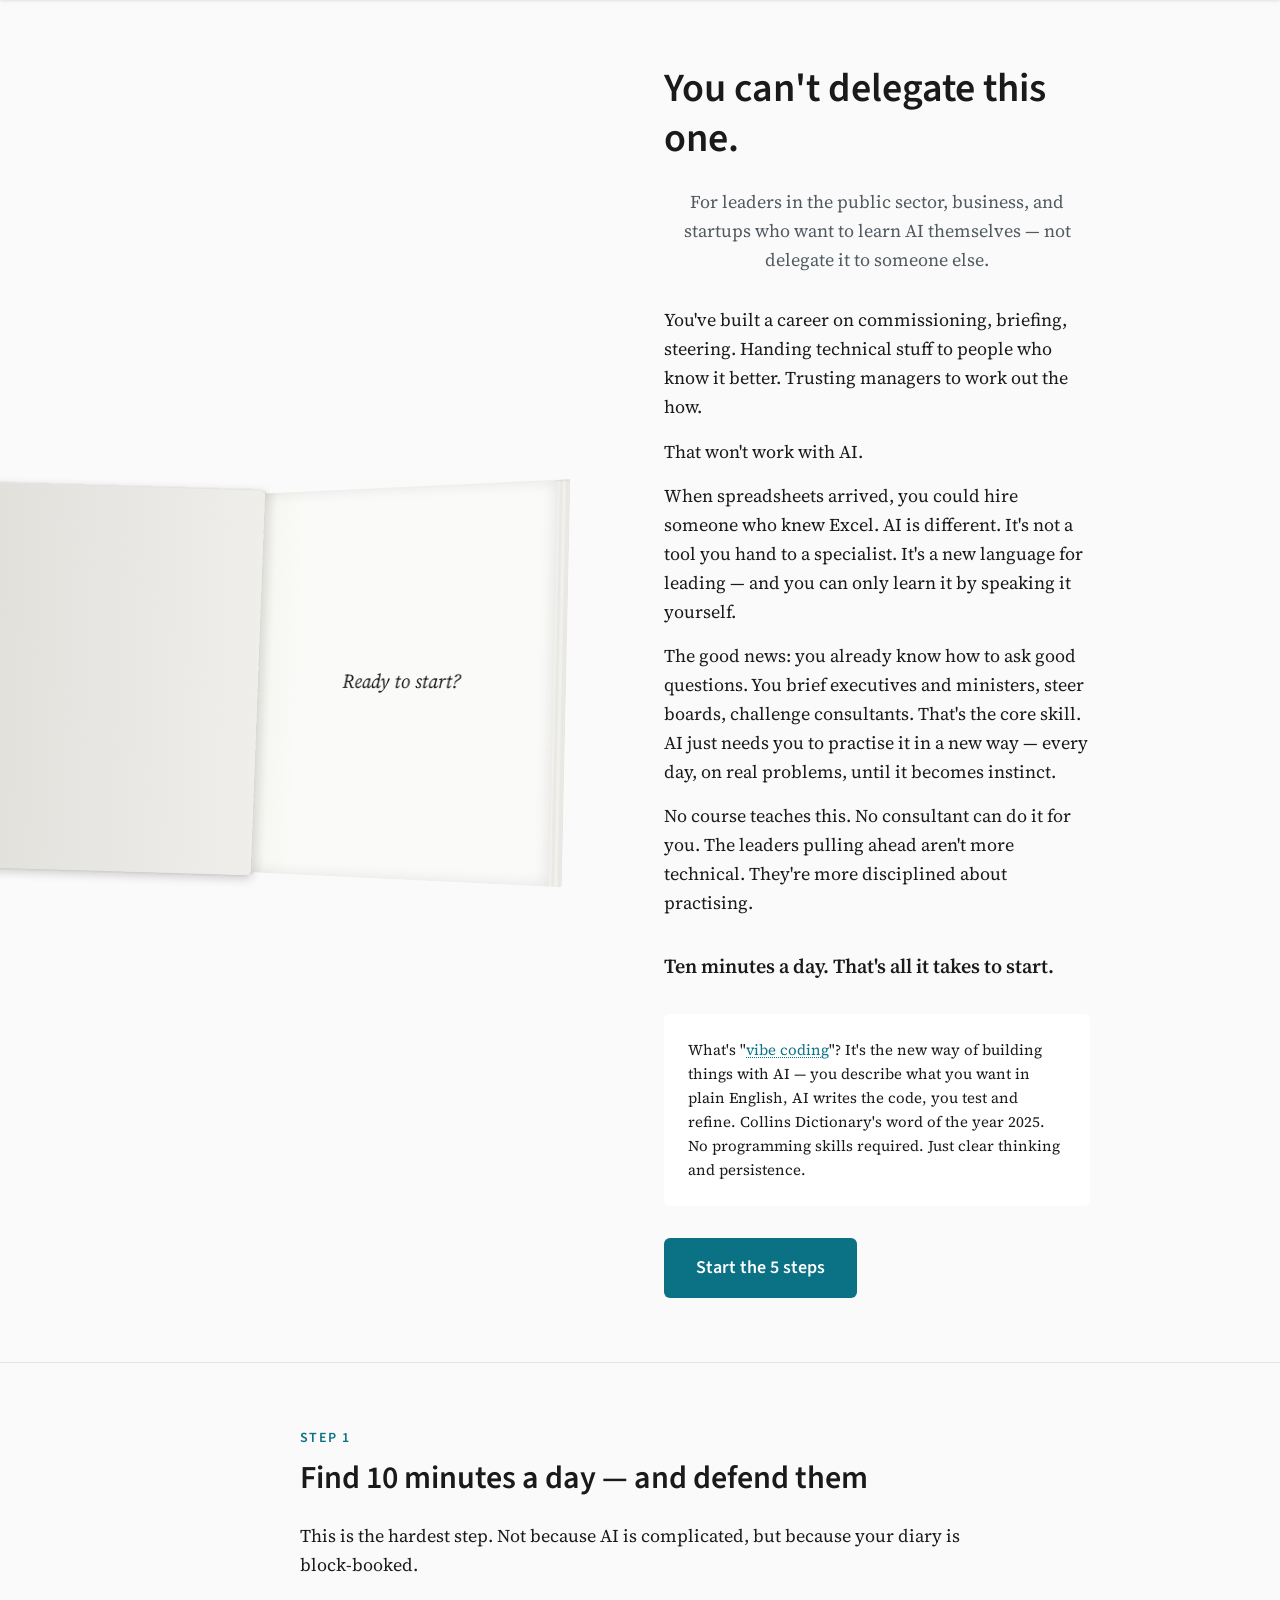
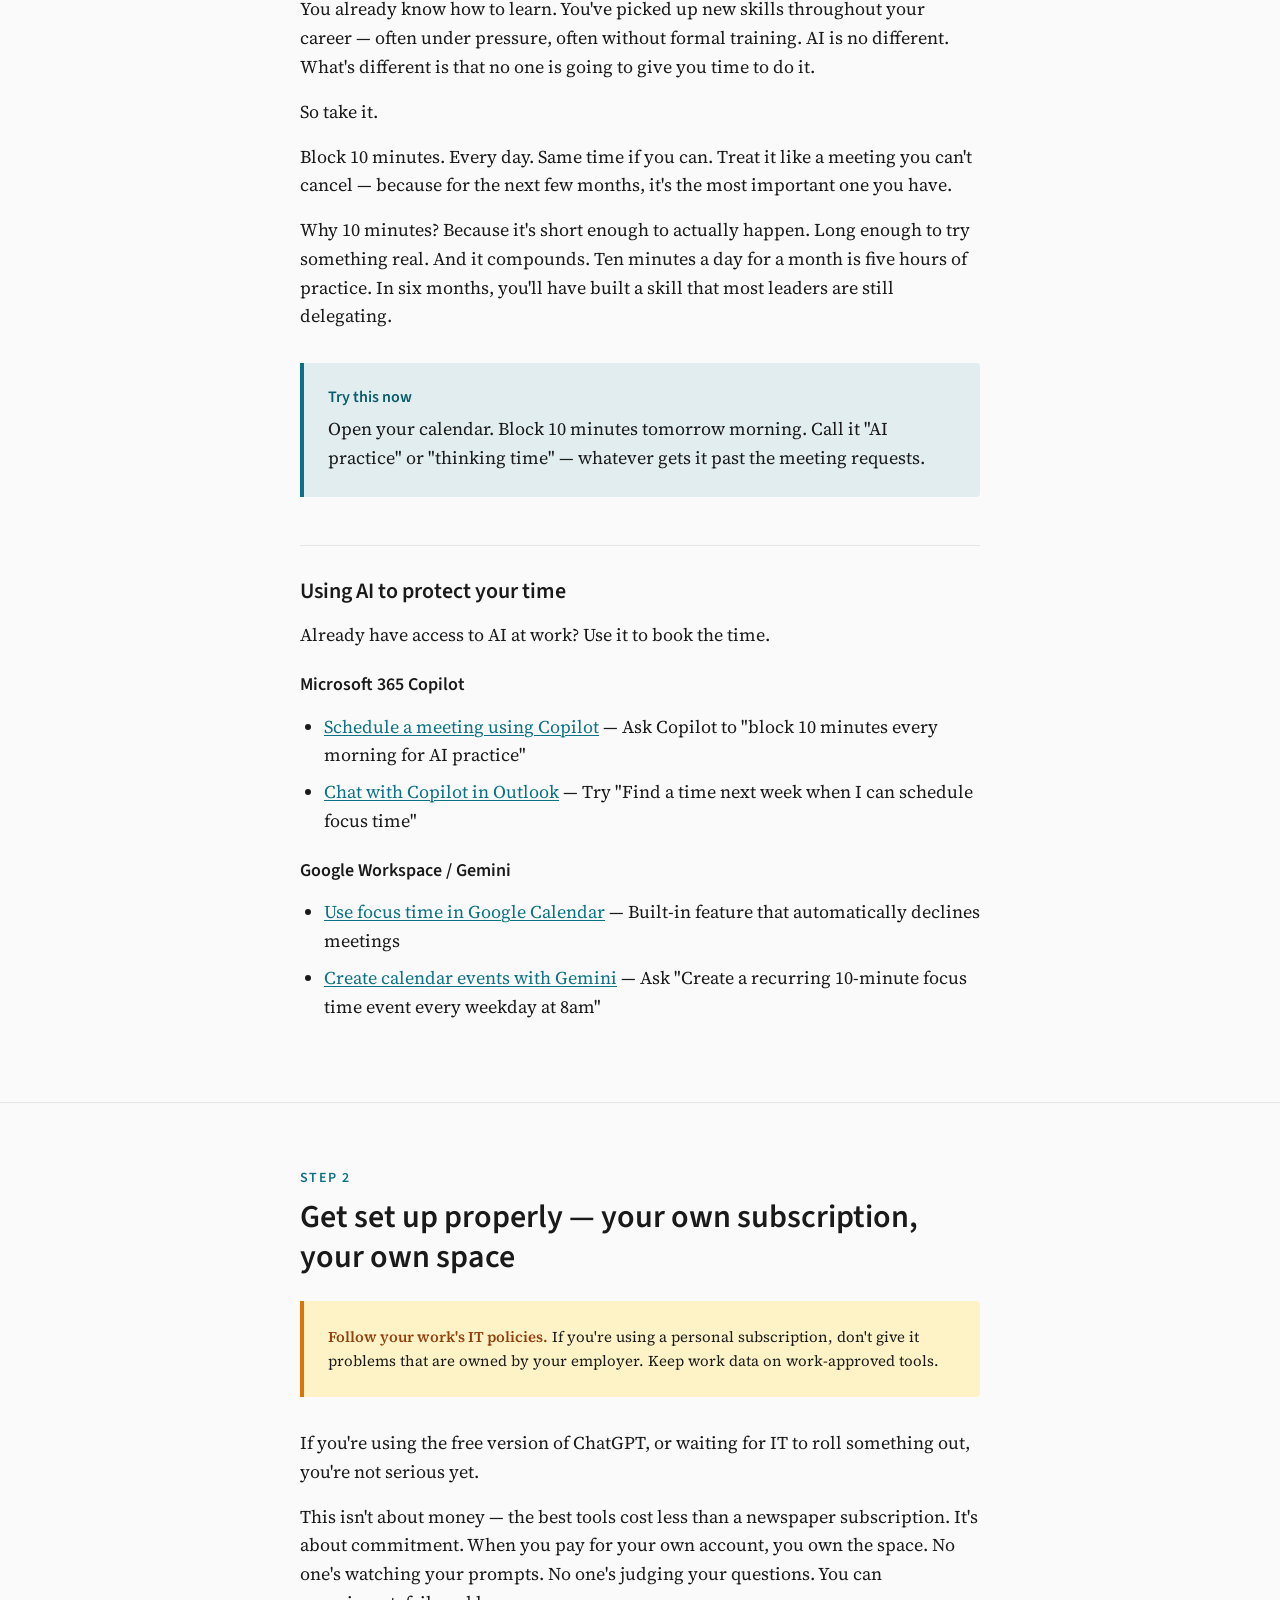
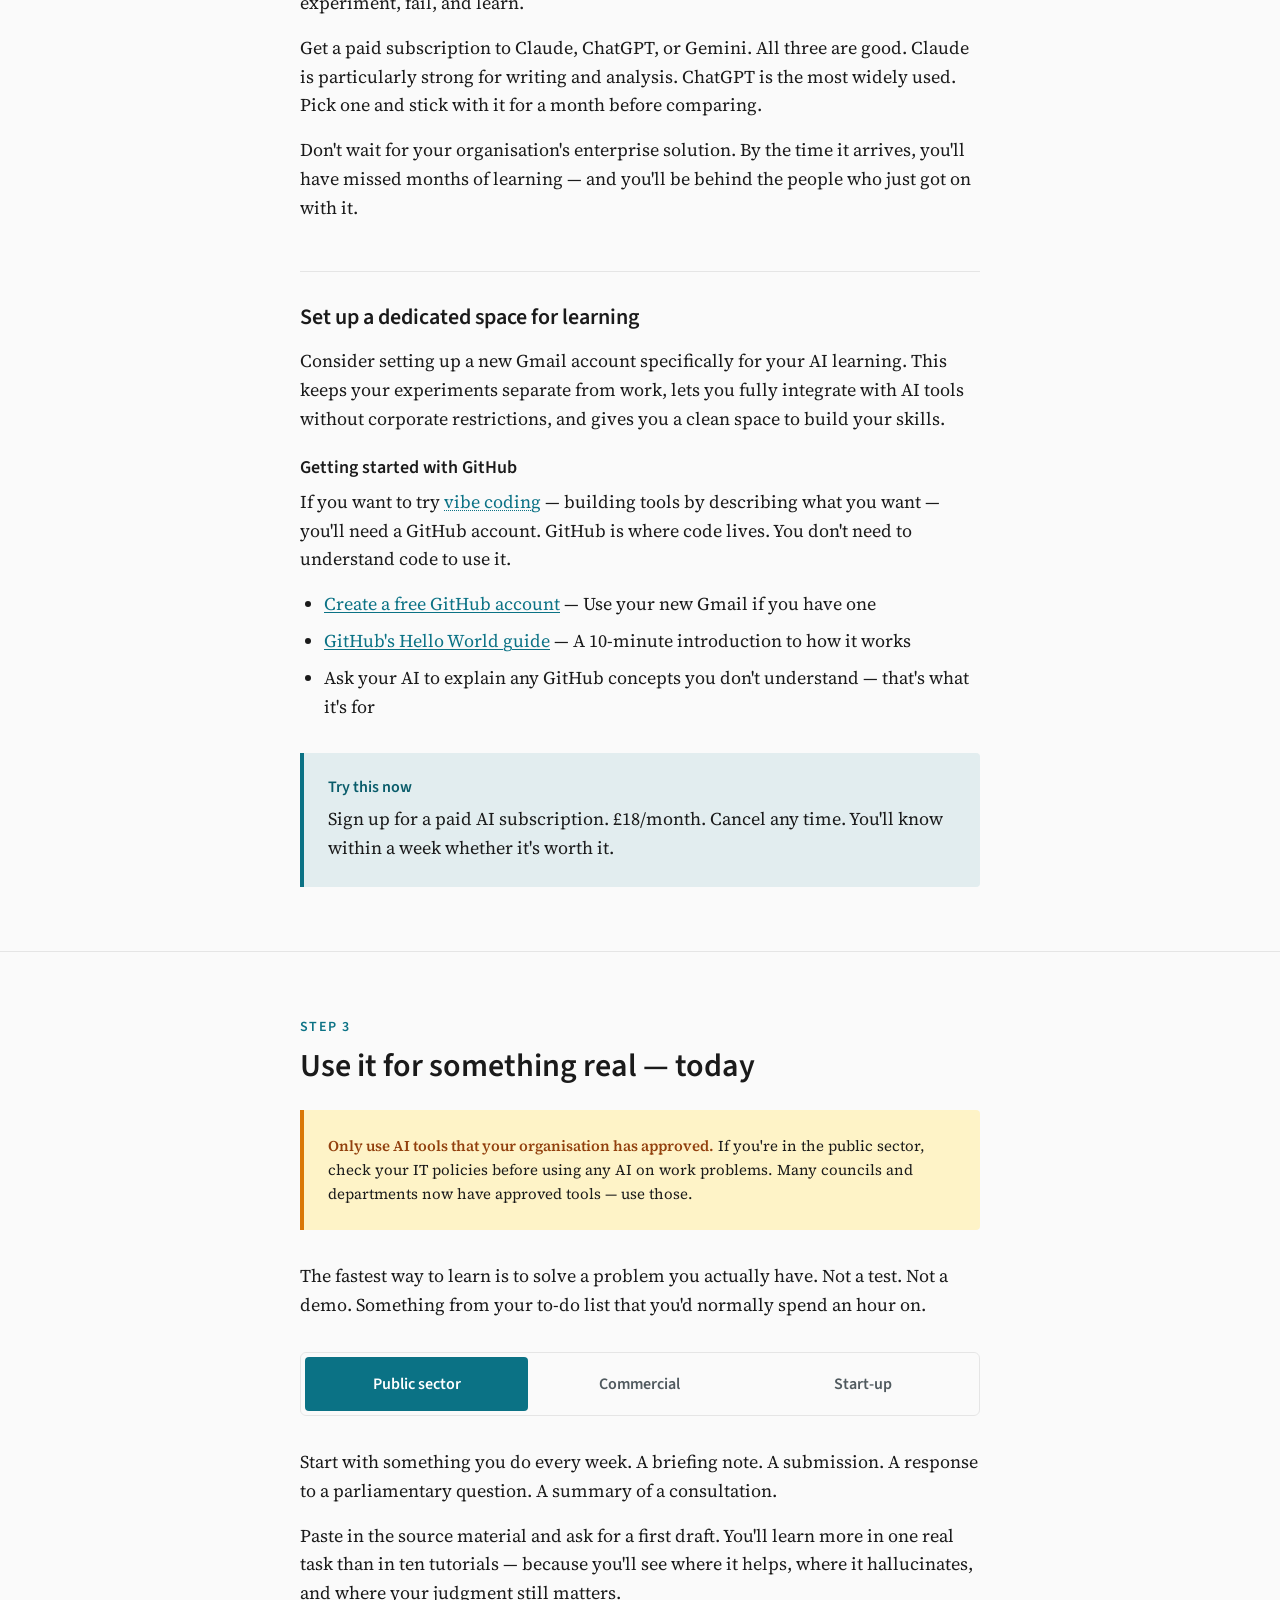
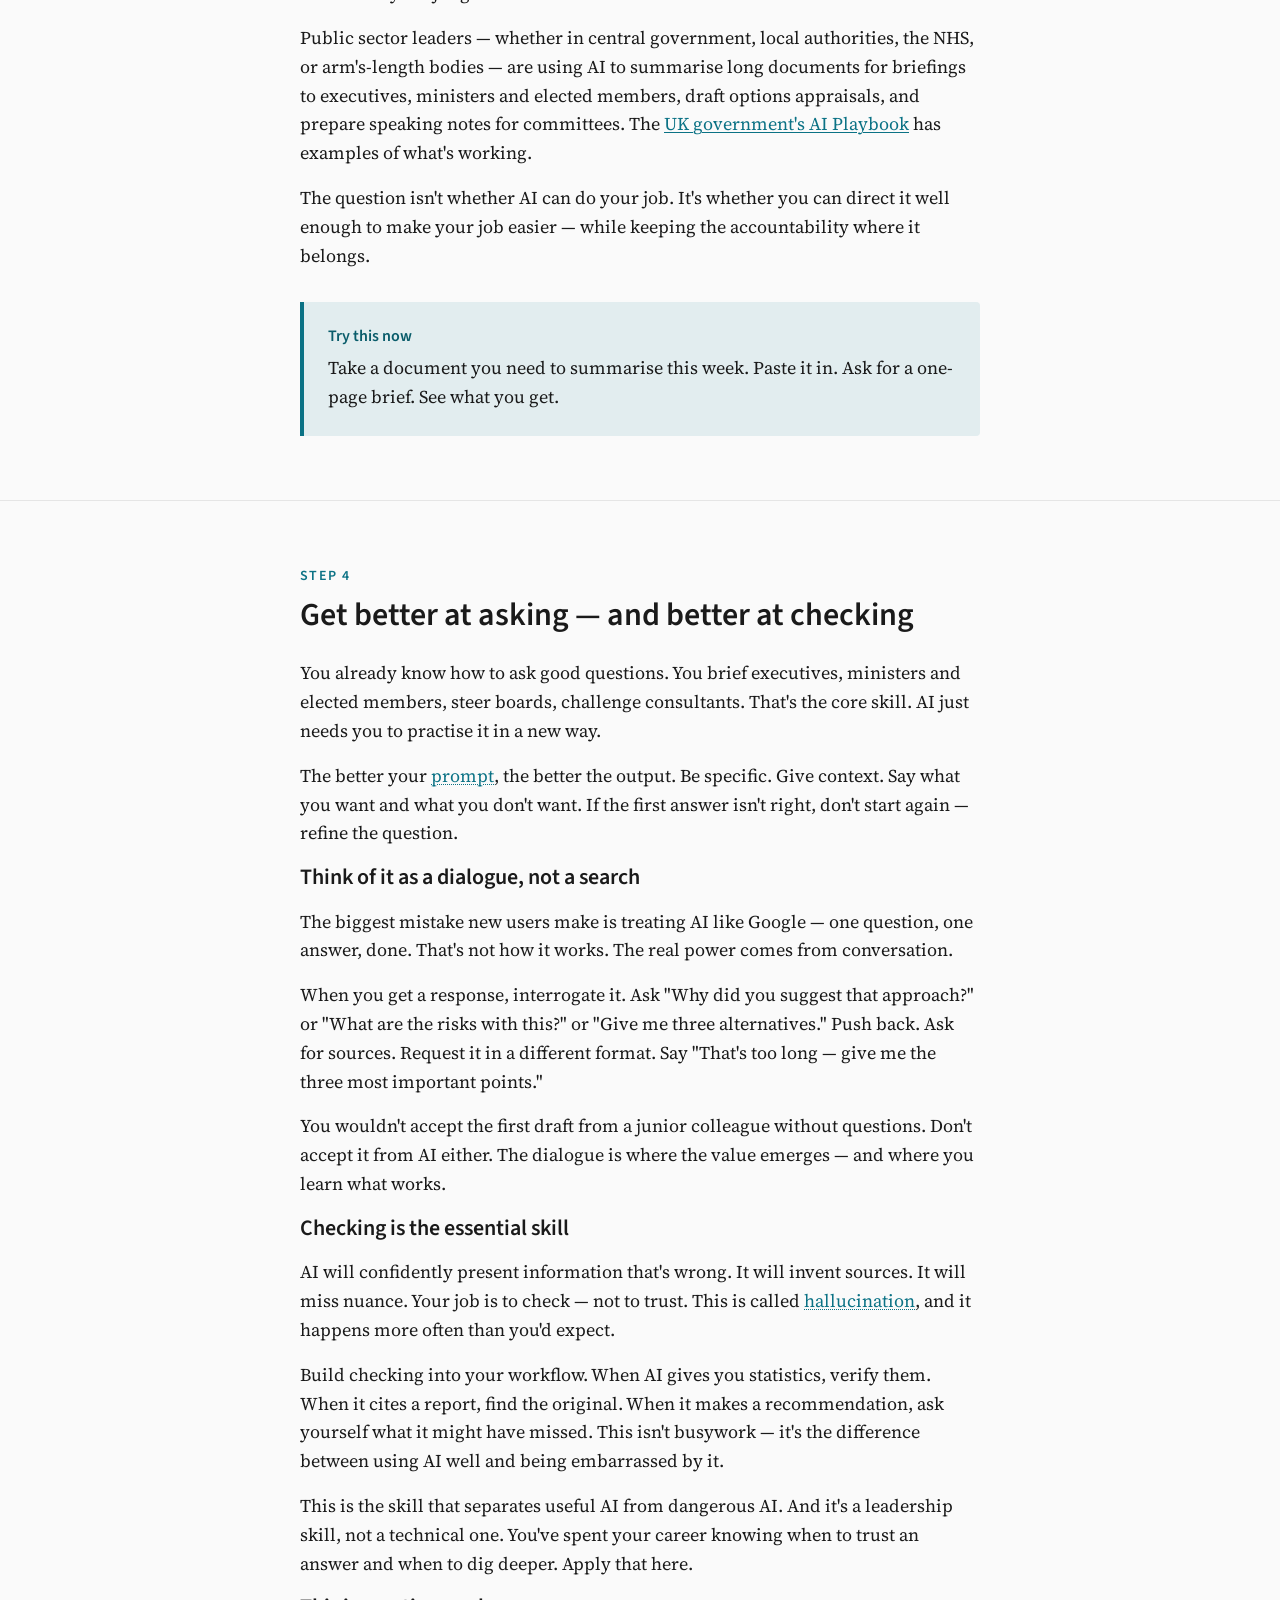
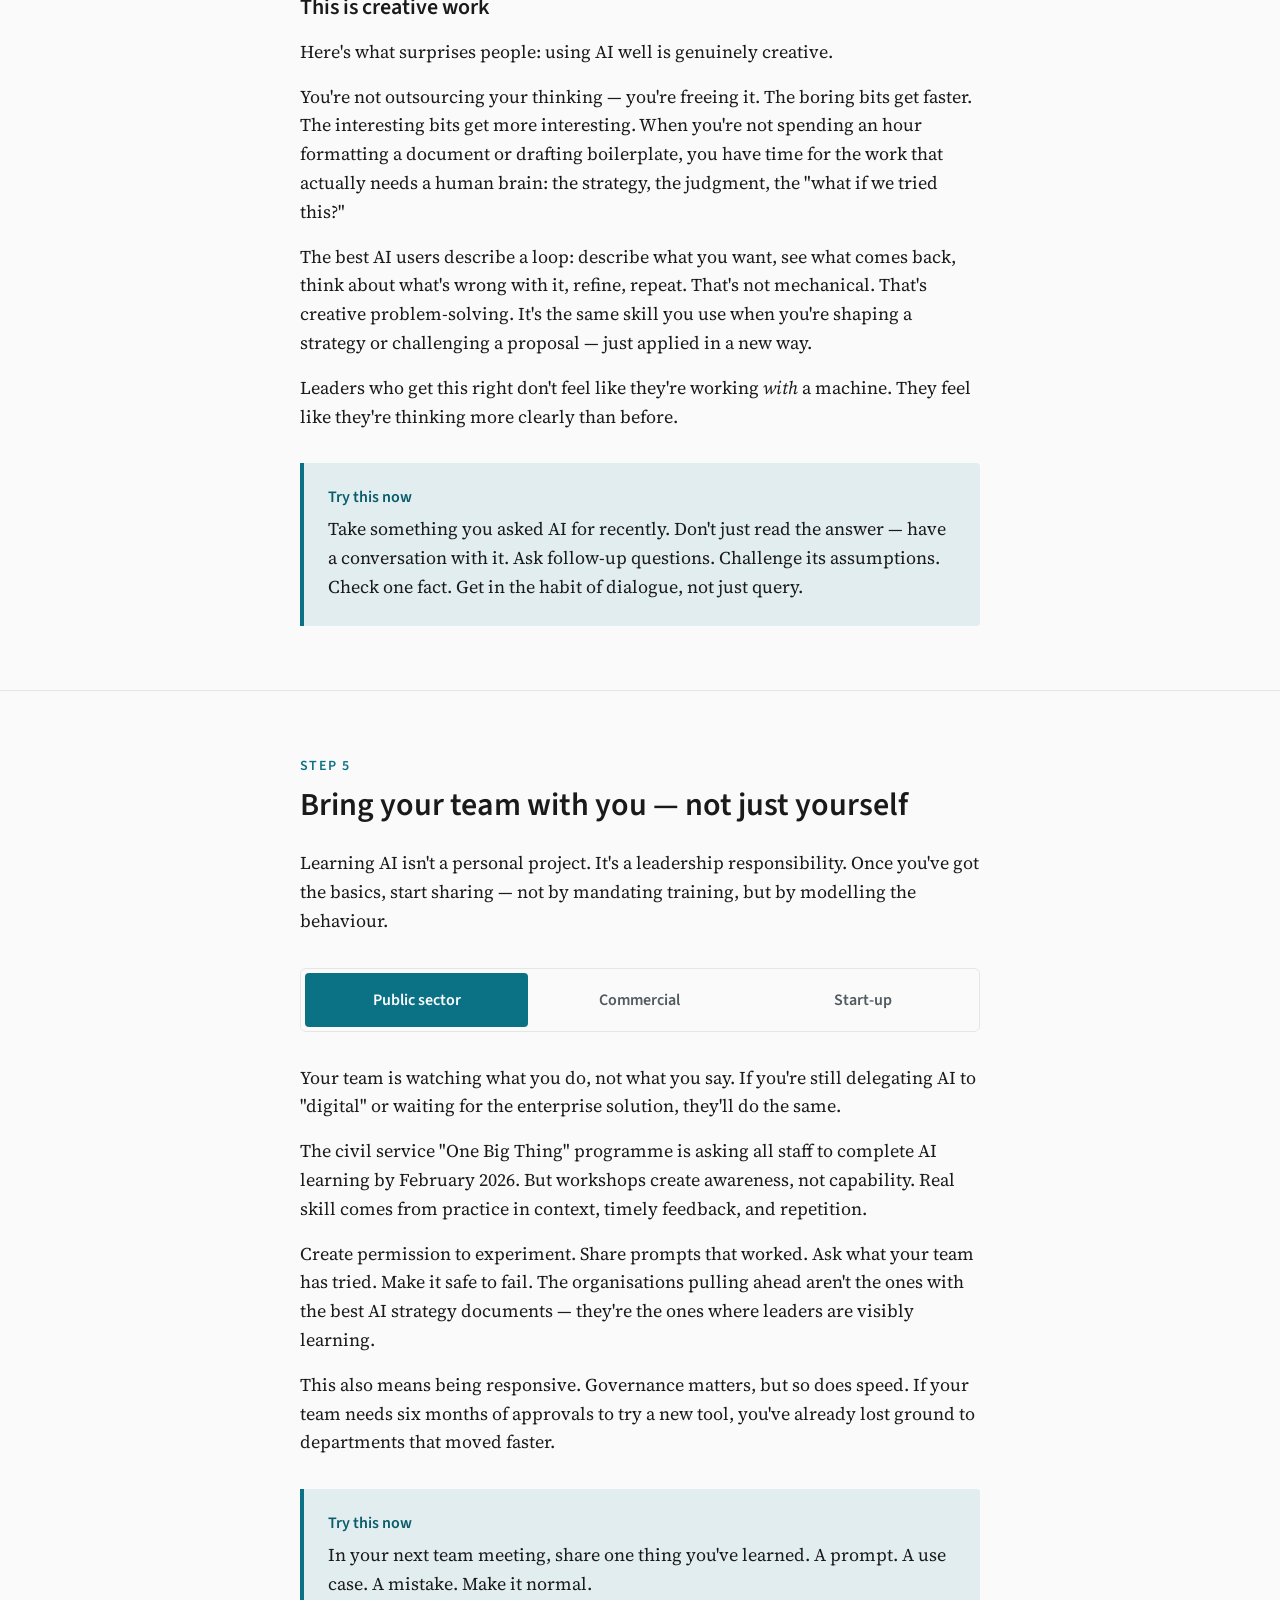
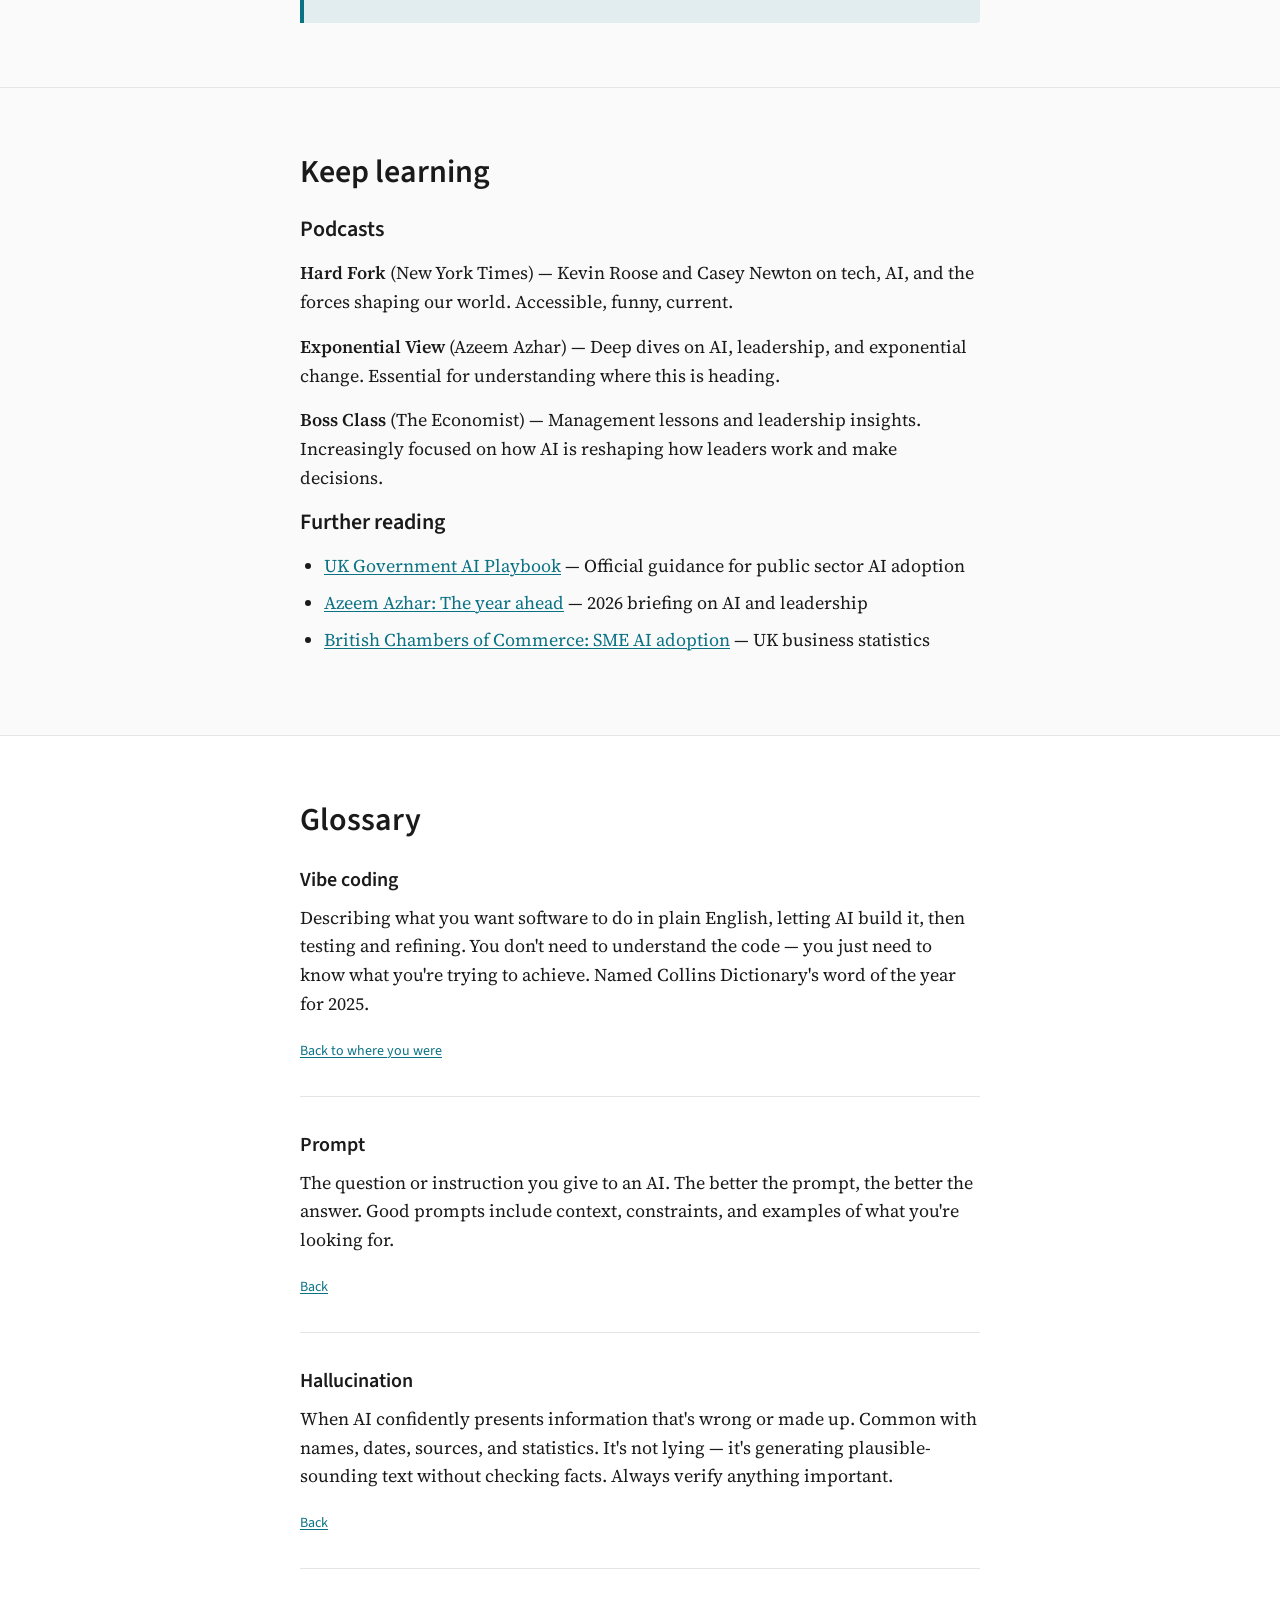
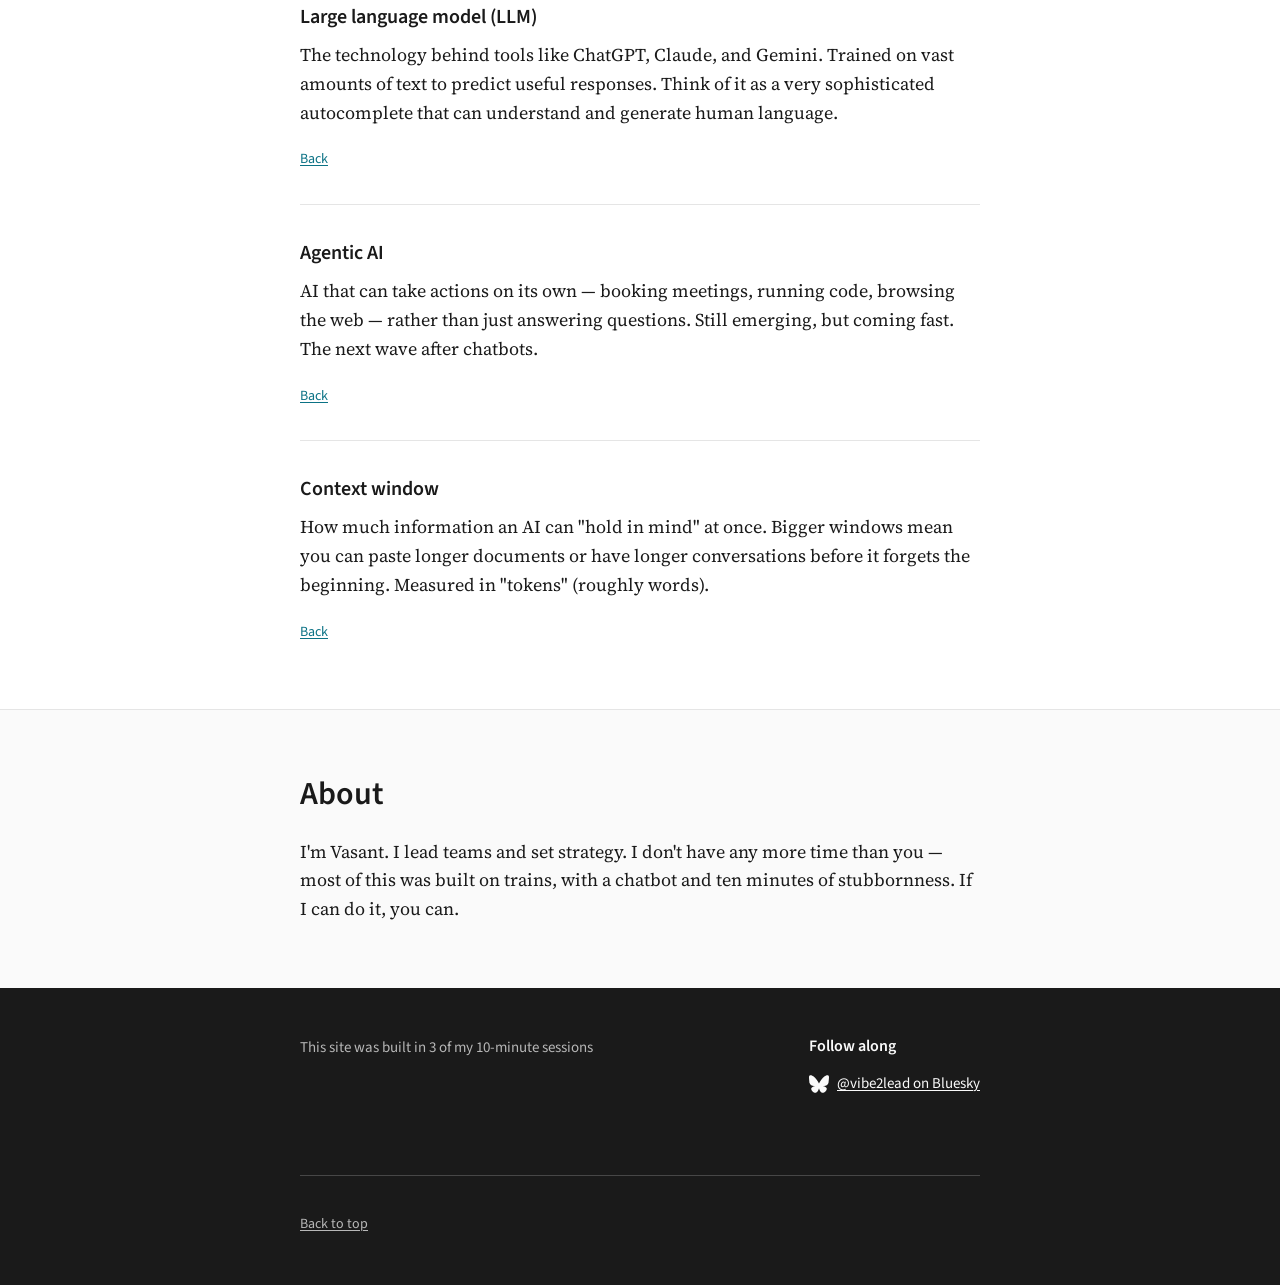
==== commit 6e0a693a: "Major content and animation improvements Content additions: - Add target audience subtitle below mai" ====
--- a/index.html
+++ b/index.html
@@ -56,45 +56,67 @@
                 <!-- Book Animation -->
                 <div class="book-container" aria-label="Animated book showing the 5 steps">
                     <div class="book">
+                        <!-- Cover -->
                         <div class="book-cover">
-                            <div class="book-spine"></div>
-                            <div class="book-front">
+                            <div class="cover-front">
                                 <h1 class="book-title">Leadership in the age of AI</h1>
                                 <p class="book-subtitle">— it's in your hands</p>
                             </div>
-                        </div>
-                        <div class="book-pages">
-                            <div class="page page-1">
-                                <span class="page-number">Step 1</span>
-                                <p class="page-content">Protect the time</p>
-                            </div>
-                            <div class="filler-page filler-1a"></div>
-                            <div class="filler-page filler-1b"></div>
-                            <div class="filler-page filler-1c"></div>
-                            <div class="page page-2">
-                                <span class="page-number">Step 2</span>
-                                <p class="page-content">Invest in the tools</p>
-                            </div>
-                            <div class="filler-page filler-2a"></div>
-                            <div class="filler-page filler-2b"></div>
-                            <div class="filler-page filler-2c"></div>
-                            <div class="page page-3">
-                                <span class="page-number">Step 3</span>
-                                <p class="page-content">Apply it to your actual job</p>
-                            </div>
-                            <div class="filler-page filler-3a"></div>
-                            <div class="filler-page filler-3b"></div>
-                            <div class="filler-page filler-3c"></div>
-                            <div class="page page-4">
-                                <span class="page-number">Step 4</span>
-                                <p class="page-content">Hone asking and checking</p>
-                            </div>
-                            <div class="filler-page filler-4a"></div>
-                            <div class="filler-page filler-4b"></div>
-                            <div class="filler-page filler-4c"></div>
-                            <div class="page page-5">
-                                <span class="page-number">Step 5</span>
-                                <p class="page-content">Build your team's capability</p>
+                            <div class="cover-back"></div>
+                        </div>
+
+                        <!-- Pages stack for thickness effect -->
+                        <div class="pages-stack"></div>
+
+                        <!-- Page 1 -->
+                        <div class="page page-1">
+                            <div class="page-front">
+                                <span class="page-step">1</span>
+                                <p class="page-text">Protect the time</p>
+                            </div>
+                            <div class="page-back"></div>
+                        </div>
+
+                        <!-- Page 2 -->
+                        <div class="page page-2">
+                            <div class="page-front">
+                                <span class="page-step">2</span>
+                                <p class="page-text">Invest in the tools</p>
+                            </div>
+                            <div class="page-back"></div>
+                        </div>
+
+                        <!-- Page 3 -->
+                        <div class="page page-3">
+                            <div class="page-front">
+                                <span class="page-step">3</span>
+                                <p class="page-text">Apply it to your actual job</p>
+                            </div>
+                            <div class="page-back"></div>
+                        </div>
+
+                        <!-- Page 4 -->
+                        <div class="page page-4">
+                            <div class="page-front">
+                                <span class="page-step">4</span>
+                                <p class="page-text">Hone asking and checking</p>
+                            </div>
+                            <div class="page-back"></div>
+                        </div>
+
+                        <!-- Page 5 (final) -->
+                        <div class="page page-5">
+                            <div class="page-front">
+                                <span class="page-step">5</span>
+                                <p class="page-text">Build your team's capability</p>
+                            </div>
+                            <div class="page-back"></div>
+                        </div>
+
+                        <!-- Final page with CTA -->
+                        <div class="page page-final">
+                            <div class="page-front page-front-final">
+                                <p class="page-text-final">Ready to start?</p>
                             </div>
                         </div>
                     </div>
@@ -103,6 +125,7 @@
                 <!-- Blurb -->
                 <div class="hero-blurb">
                     <h2 class="hero-headline">You can't delegate this one.</h2>
+                    <p class="hero-subtitle">For leaders in the public sector, business, and startups who want to learn AI themselves — not delegate it to someone else.</p>
 
                     <p>You've built a career on commissioning, briefing, steering. Handing technical stuff to people who know it better. Trusting managers to work out the how.</p>
 
@@ -115,6 +138,10 @@
                     <p>No course teaches this. No consultant can do it for you. The leaders pulling ahead aren't more technical. They're more disciplined about practising.</p>
 
                     <p class="hero-emphasis">Ten minutes a day. That's all it takes to start.</p>
+
+                    <div class="vibe-coding-intro">
+                        <p>What's "<a href="#vibe-coding" class="glossary-link">vibe coding</a>"? It's the new way of building things with AI — you describe what you want in plain English, AI writes the code, you test and refine. Collins Dictionary's word of the year 2025. No programming skills required. Just clear thinking and persistence.</p>
+                    </div>
 
                     <a href="#step-1" class="cta-button">Start the 5 steps</a>
                 </div>
@@ -295,6 +322,16 @@
                 <p>Build checking into your workflow. When AI gives you statistics, verify them. When it cites a report, find the original. When it makes a recommendation, ask yourself what it might have missed. This isn't busywork — it's the difference between using AI well and being embarrassed by it.</p>
 
                 <p>This is the skill that separates useful AI from dangerous AI. And it's a leadership skill, not a technical one. You've spent your career knowing when to trust an answer and when to dig deeper. Apply that here.</p>
+
+                <h3>This is creative work</h3>
+
+                <p>Here's what surprises people: using AI well is genuinely creative.</p>
+
+                <p>You're not outsourcing your thinking — you're freeing it. The boring bits get faster. The interesting bits get more interesting. When you're not spending an hour formatting a document or drafting boilerplate, you have time for the work that actually needs a human brain: the strategy, the judgment, the "what if we tried this?"</p>
+
+                <p>The best AI users describe a loop: describe what you want, see what comes back, think about what's wrong with it, refine, repeat. That's not mechanical. That's creative problem-solving. It's the same skill you use when you're shaping a strategy or challenging a proposal — just applied in a new way.</p>
+
+                <p>Leaders who get this right don't feel like they're working <em>with</em> a machine. They feel like they're thinking more clearly than before.</p>
 
                 <div class="try-this">
                     <h3>Try this now</h3>
--- a/styles.css
+++ b/styles.css
@@ -249,6 +249,7 @@
 /* ---- Book Animation ---- */
 .book-container {
     perspective: 1500px;
+    perspective-origin: center center;
     display: flex;
     justify-content: center;
     margin-bottom: var(--space-xl);
@@ -257,35 +258,47 @@
 .book {
     position: relative;
     width: 280px;
-    height: 360px;
+    height: 380px;
     transform-style: preserve-3d;
-}
-
+    transform: rotateY(-20deg) rotateX(5deg);
+}
+
+/* Pages stack for thickness effect */
+.pages-stack {
+    position: absolute;
+    right: 0;
+    top: 3px;
+    bottom: 3px;
+    width: 15px;
+    background: linear-gradient(to right,
+        #e8e6e1 0%,
+        #f5f3f0 20%,
+        #e8e6e1 40%,
+        #f5f3f0 60%,
+        #e8e6e1 80%,
+        #f0eeeb 100%
+    );
+    transform: translateX(7px);
+    border-radius: 0 2px 2px 0;
+    box-shadow: inset 0 1px 2px rgba(0,0,0,0.1);
+}
+
+/* Cover styling */
 .book-cover {
     position: absolute;
     width: 100%;
     height: 100%;
     transform-style: preserve-3d;
-    animation: openBook 15s ease-in-out forwards;
-    animation-delay: 0.5s;
-}
-
-.book-spine {
-    position: absolute;
-    left: 0;
-    width: 30px;
-    height: 100%;
-    background: linear-gradient(to right, #4a5568 0%, #2d3748 100%);
-    transform: rotateY(-90deg) translateX(-15px);
-    transform-origin: right;
-    border-radius: 3px 0 0 3px;
-}
-
-.book-front {
+    transform-origin: left center;
+    animation: openCover 1.2s ease-in-out 0.5s forwards;
+    z-index: 100;
+}
+
+.cover-front {
     position: absolute;
     width: 100%;
     height: 100%;
-    background: linear-gradient(135deg, #2d3748 0%, #1a202c 100%);
+    background: linear-gradient(135deg, var(--color-accent) 0%, var(--color-accent-dark) 100%);
     border-radius: 0 6px 6px 0;
     display: flex;
     flex-direction: column;
@@ -295,237 +308,217 @@
     text-align: center;
     backface-visibility: hidden;
     box-shadow:
-        2px 2px 8px rgba(0, 0, 0, 0.2),
-        inset -2px 0 4px rgba(0, 0, 0, 0.1);
+        3px 3px 10px rgba(0, 0, 0, 0.3),
+        inset 0 0 30px rgba(0, 0, 0, 0.1),
+        inset -3px 0 10px rgba(0, 0, 0, 0.15);
+}
+
+.cover-front::before {
+    content: '';
+    position: absolute;
+    left: 0;
+    top: 0;
+    bottom: 0;
+    width: 20px;
+    background: linear-gradient(to right, rgba(0,0,0,0.2), transparent);
+    border-radius: 0 0 0 6px;
+}
+
+.cover-back {
+    position: absolute;
+    width: 100%;
+    height: 100%;
+    background: linear-gradient(to right, #e0ded9 0%, #f0eeeb 100%);
+    border-radius: 0 6px 6px 0;
+    transform: rotateY(180deg);
+    backface-visibility: hidden;
 }
 
 .book-title {
     font-family: var(--font-serif);
     font-size: 1.375rem;
     font-weight: 600;
-    color: var(--color-paper);
+    color: white;
     margin: 0;
     line-height: 1.3;
+    text-shadow: 0 1px 2px rgba(0,0,0,0.2);
 }
 
 .book-subtitle {
     font-family: var(--font-serif);
     font-size: 1rem;
     font-style: italic;
-    color: rgba(251, 249, 246, 0.8);
+    color: rgba(255, 255, 255, 0.85);
     margin: var(--space-xs) 0 0 0;
 }
 
-.book-pages {
+/* Page base styling */
+.page {
+    position: absolute;
+    width: calc(100% - 5px);
+    height: calc(100% - 6px);
+    top: 3px;
+    left: 0;
+    transform-style: preserve-3d;
+    transform-origin: left center;
+    z-index: 50;
+}
+
+.page-front,
+.page-back {
     position: absolute;
     width: 100%;
     height: 100%;
-    transform-style: preserve-3d;
-}
-
-.page {
-    position: absolute;
-    width: calc(100% - 10px);
-    height: calc(100% - 10px);
-    top: 5px;
-    left: 5px;
-    background: var(--color-paper);
+    backface-visibility: hidden;
     border-radius: 0 4px 4px 0;
+}
+
+.page-front {
+    background: linear-gradient(to right, #f5f5f0 0%, #fafaf8 15%, #fafaf8 100%);
     display: flex;
     flex-direction: column;
     justify-content: center;
     align-items: center;
     padding: var(--space-lg);
     text-align: center;
-    backface-visibility: hidden;
-    transform-origin: left;
-    opacity: 0;
-    box-shadow: inset 0 0 20px rgba(0, 0, 0, 0.03);
-}
-
-.page-number {
-    font-family: var(--font-sans);
-    font-size: 0.75rem;
+    box-shadow:
+        inset -3px 0 15px rgba(0,0,0,0.08),
+        inset 0 0 20px rgba(0,0,0,0.02);
+}
+
+.page-front::before {
+    content: '';
+    position: absolute;
+    left: 0;
+    top: 0;
+    bottom: 0;
+    width: 15px;
+    background: linear-gradient(to right, rgba(0,0,0,0.08), transparent);
+}
+
+.page-back {
+    background: linear-gradient(to left, #f0f0eb 0%, #e8e8e3 100%);
+    transform: rotateY(180deg);
+}
+
+.page-step {
+    font-family: var(--font-sans);
+    font-size: 2.5rem;
     font-weight: 600;
-    text-transform: uppercase;
-    letter-spacing: 0.1em;
     color: var(--color-accent);
+    line-height: 1;
     margin-bottom: var(--space-sm);
 }
 
-.page-content {
+.page-text {
     font-family: var(--font-serif);
-    font-size: 1.25rem;
+    font-size: 1.125rem;
     color: var(--color-text);
     margin: 0;
     line-height: 1.4;
 }
 
-/* Book animation keyframes - 15s total for weighty feel */
-@keyframes openBook {
+.page-front-final {
+    background: linear-gradient(to right, #f5f5f0 0%, #fafaf8 15%, #fafaf8 100%);
+}
+
+.page-text-final {
+    font-family: var(--font-serif);
+    font-size: 1.25rem;
+    font-style: italic;
+    color: var(--color-text);
+    margin: 0;
+}
+
+/* Z-index stacking for proper page order */
+.page-1 { z-index: 55; }
+.page-2 { z-index: 54; }
+.page-3 { z-index: 53; }
+.page-4 { z-index: 52; }
+.page-5 { z-index: 51; }
+.page-final { z-index: 50; }
+
+/* Cover opens first */
+@keyframes openCover {
     0% {
         transform: rotateY(0deg);
-    }
-    10% {
-        transform: rotateY(-160deg);
+        box-shadow: 3px 3px 10px rgba(0, 0, 0, 0.3);
+    }
+    40% {
+        box-shadow: -5px 5px 15px rgba(0, 0, 0, 0.25);
     }
     100% {
         transform: rotateY(-160deg);
-    }
-}
-
-/* Filler pages - quick flips to simulate thick book */
-.filler-page {
-    position: absolute;
-    width: calc(100% - 10px);
-    height: calc(100% - 10px);
-    top: 5px;
-    left: 5px;
-    background: linear-gradient(to right, var(--color-paper) 0%, #f5f3f0 100%);
-    border-radius: 0 4px 4px 0;
-    backface-visibility: hidden;
-    transform-origin: left;
-    opacity: 0;
-    box-shadow: inset 0 0 30px rgba(0, 0, 0, 0.02);
-}
-
-/* Main content pages */
-.page-1 { animation: flipPage1 15s ease-in-out forwards; animation-delay: 0.5s; }
-.page-2 { animation: flipPage2 15s ease-in-out forwards; animation-delay: 0.5s; }
-.page-3 { animation: flipPage3 15s ease-in-out forwards; animation-delay: 0.5s; }
-.page-4 { animation: flipPage4 15s ease-in-out forwards; animation-delay: 0.5s; }
-.page-5 { animation: flipPage5 15s ease-in-out forwards; animation-delay: 0.5s; }
-
-/* Filler page animations - rapid flips between steps */
-.filler-1a { animation: flipFiller1a 15s ease-in-out forwards; animation-delay: 0.5s; }
-.filler-1b { animation: flipFiller1b 15s ease-in-out forwards; animation-delay: 0.5s; }
-.filler-1c { animation: flipFiller1c 15s ease-in-out forwards; animation-delay: 0.5s; }
-.filler-2a { animation: flipFiller2a 15s ease-in-out forwards; animation-delay: 0.5s; }
-.filler-2b { animation: flipFiller2b 15s ease-in-out forwards; animation-delay: 0.5s; }
-.filler-2c { animation: flipFiller2c 15s ease-in-out forwards; animation-delay: 0.5s; }
-.filler-3a { animation: flipFiller3a 15s ease-in-out forwards; animation-delay: 0.5s; }
-.filler-3b { animation: flipFiller3b 15s ease-in-out forwards; animation-delay: 0.5s; }
-.filler-3c { animation: flipFiller3c 15s ease-in-out forwards; animation-delay: 0.5s; }
-.filler-4a { animation: flipFiller4a 15s ease-in-out forwards; animation-delay: 0.5s; }
-.filler-4b { animation: flipFiller4b 15s ease-in-out forwards; animation-delay: 0.5s; }
-.filler-4c { animation: flipFiller4c 15s ease-in-out forwards; animation-delay: 0.5s; }
-
-/* Step 1: shows at 10%, flips at 20% */
-@keyframes flipPage1 {
-    0%, 9% { opacity: 0; transform: rotateY(0deg); }
-    10%, 19% { opacity: 1; transform: rotateY(0deg); }
-    20%, 100% { opacity: 0; transform: rotateY(-180deg); }
-}
-
-/* Filler pages between step 1 and 2 */
-@keyframes flipFiller1a {
-    0%, 20% { opacity: 0; transform: rotateY(0deg); }
-    21%, 22% { opacity: 1; transform: rotateY(0deg); }
-    23%, 100% { opacity: 0; transform: rotateY(-180deg); }
-}
-@keyframes flipFiller1b {
-    0%, 23% { opacity: 0; transform: rotateY(0deg); }
-    24%, 25% { opacity: 1; transform: rotateY(0deg); }
-    26%, 100% { opacity: 0; transform: rotateY(-180deg); }
-}
-@keyframes flipFiller1c {
-    0%, 26% { opacity: 0; transform: rotateY(0deg); }
-    27%, 28% { opacity: 1; transform: rotateY(0deg); }
-    29%, 100% { opacity: 0; transform: rotateY(-180deg); }
-}
-
-/* Step 2: shows at 30%, flips at 40% */
-@keyframes flipPage2 {
-    0%, 29% { opacity: 0; transform: rotateY(0deg); }
-    30%, 39% { opacity: 1; transform: rotateY(0deg); }
-    40%, 100% { opacity: 0; transform: rotateY(-180deg); }
-}
-
-/* Filler pages between step 2 and 3 */
-@keyframes flipFiller2a {
-    0%, 40% { opacity: 0; transform: rotateY(0deg); }
-    41%, 42% { opacity: 1; transform: rotateY(0deg); }
-    43%, 100% { opacity: 0; transform: rotateY(-180deg); }
-}
-@keyframes flipFiller2b {
-    0%, 43% { opacity: 0; transform: rotateY(0deg); }
-    44%, 45% { opacity: 1; transform: rotateY(0deg); }
-    46%, 100% { opacity: 0; transform: rotateY(-180deg); }
-}
-@keyframes flipFiller2c {
-    0%, 46% { opacity: 0; transform: rotateY(0deg); }
-    47%, 48% { opacity: 1; transform: rotateY(0deg); }
-    49%, 100% { opacity: 0; transform: rotateY(-180deg); }
-}
-
-/* Step 3: shows at 50%, flips at 60% */
-@keyframes flipPage3 {
-    0%, 49% { opacity: 0; transform: rotateY(0deg); }
-    50%, 59% { opacity: 1; transform: rotateY(0deg); }
-    60%, 100% { opacity: 0; transform: rotateY(-180deg); }
-}
-
-/* Filler pages between step 3 and 4 */
-@keyframes flipFiller3a {
-    0%, 60% { opacity: 0; transform: rotateY(0deg); }
-    61%, 62% { opacity: 1; transform: rotateY(0deg); }
-    63%, 100% { opacity: 0; transform: rotateY(-180deg); }
-}
-@keyframes flipFiller3b {
-    0%, 63% { opacity: 0; transform: rotateY(0deg); }
-    64%, 65% { opacity: 1; transform: rotateY(0deg); }
-    66%, 100% { opacity: 0; transform: rotateY(-180deg); }
-}
-@keyframes flipFiller3c {
-    0%, 66% { opacity: 0; transform: rotateY(0deg); }
-    67%, 68% { opacity: 1; transform: rotateY(0deg); }
-    69%, 100% { opacity: 0; transform: rotateY(-180deg); }
-}
-
-/* Step 4: shows at 70%, flips at 80% */
-@keyframes flipPage4 {
-    0%, 69% { opacity: 0; transform: rotateY(0deg); }
-    70%, 79% { opacity: 1; transform: rotateY(0deg); }
-    80%, 100% { opacity: 0; transform: rotateY(-180deg); }
-}
-
-/* Filler pages between step 4 and 5 */
-@keyframes flipFiller4a {
-    0%, 80% { opacity: 0; transform: rotateY(0deg); }
-    81%, 82% { opacity: 1; transform: rotateY(0deg); }
-    83%, 100% { opacity: 0; transform: rotateY(-180deg); }
-}
-@keyframes flipFiller4b {
-    0%, 83% { opacity: 0; transform: rotateY(0deg); }
-    84%, 85% { opacity: 1; transform: rotateY(0deg); }
-    86%, 100% { opacity: 0; transform: rotateY(-180deg); }
-}
-@keyframes flipFiller4c {
-    0%, 86% { opacity: 0; transform: rotateY(0deg); }
-    87%, 88% { opacity: 1; transform: rotateY(0deg); }
-    89%, 100% { opacity: 0; transform: rotateY(-180deg); }
-}
-
-/* Step 5: shows at 90%, stays visible */
-@keyframes flipPage5 {
-    0%, 89% { opacity: 0; transform: rotateY(0deg); }
-    90%, 100% { opacity: 1; transform: rotateY(0deg); }
-}
-
-/* Reduced motion: show static book */
+        box-shadow: 0 3px 10px rgba(0, 0, 0, 0.2);
+    }
+}
+
+/* Page turn animation with curl effect */
+@keyframes turnPage {
+    0% {
+        transform: rotateY(0deg);
+        box-shadow: 0 0 5px rgba(0,0,0,0.1);
+    }
+    30% {
+        transform: rotateY(-25deg) rotateZ(-1deg);
+        box-shadow: -8px 8px 15px rgba(0,0,0,0.2);
+    }
+    100% {
+        transform: rotateY(-160deg);
+        box-shadow: 0 0 5px rgba(0,0,0,0.1);
+    }
+}
+
+/* Page animations - 8s total, staggered */
+.page-1 { animation: turnPage 0.9s ease-in-out 1.8s forwards; }
+.page-2 { animation: turnPage 0.9s ease-in-out 2.9s forwards; }
+.page-3 { animation: turnPage 0.9s ease-in-out 4.0s forwards; }
+.page-4 { animation: turnPage 0.9s ease-in-out 5.1s forwards; }
+.page-5 { animation: turnPage 0.9s ease-in-out 6.2s forwards; }
+
+/* Final page stays visible */
+.page-final {
+    z-index: 49;
+}
+
+/* Reduced motion: show static open book */
 @media (prefers-reduced-motion: reduce) {
-    .book-cover {
-        animation: none;
-        transform: rotateY(0deg);
-    }
-
+    .book-cover,
     .page {
         animation: none;
-        opacity: 0;
-    }
-
+    }
+
+    .book-cover {
+        transform: rotateY(-160deg);
+    }
+
+    .page-1,
+    .page-2,
+    .page-3,
+    .page-4,
     .page-5 {
-        opacity: 0;
+        transform: rotateY(-160deg);
+    }
+}
+
+/* Responsive book sizing */
+@media (max-width: 600px) {
+    .book {
+        width: 220px;
+        height: 300px;
+        transform: rotateY(-15deg) rotateX(3deg);
+    }
+
+    .book-title {
+        font-size: 1.125rem;
+    }
+
+    .page-step {
+        font-size: 2rem;
+    }
+
+    .page-text {
+        font-size: 1rem;
     }
 }
 
@@ -544,6 +537,25 @@
     font-weight: 600;
     font-size: 1.25rem;
     margin-top: var(--space-lg);
+}
+
+.hero-subtitle {
+    font-size: 1.125rem;
+    color: var(--color-text-secondary);
+    margin-bottom: var(--space-lg);
+    text-align: center;
+}
+
+.vibe-coding-intro {
+    margin-top: var(--space-lg);
+    padding: var(--space-md);
+    background: var(--color-bg-white);
+    border-radius: 6px;
+    font-size: 0.9375rem;
+}
+
+.vibe-coding-intro p {
+    margin: 0;
 }
 
 /* ---- CTA Button ---- */
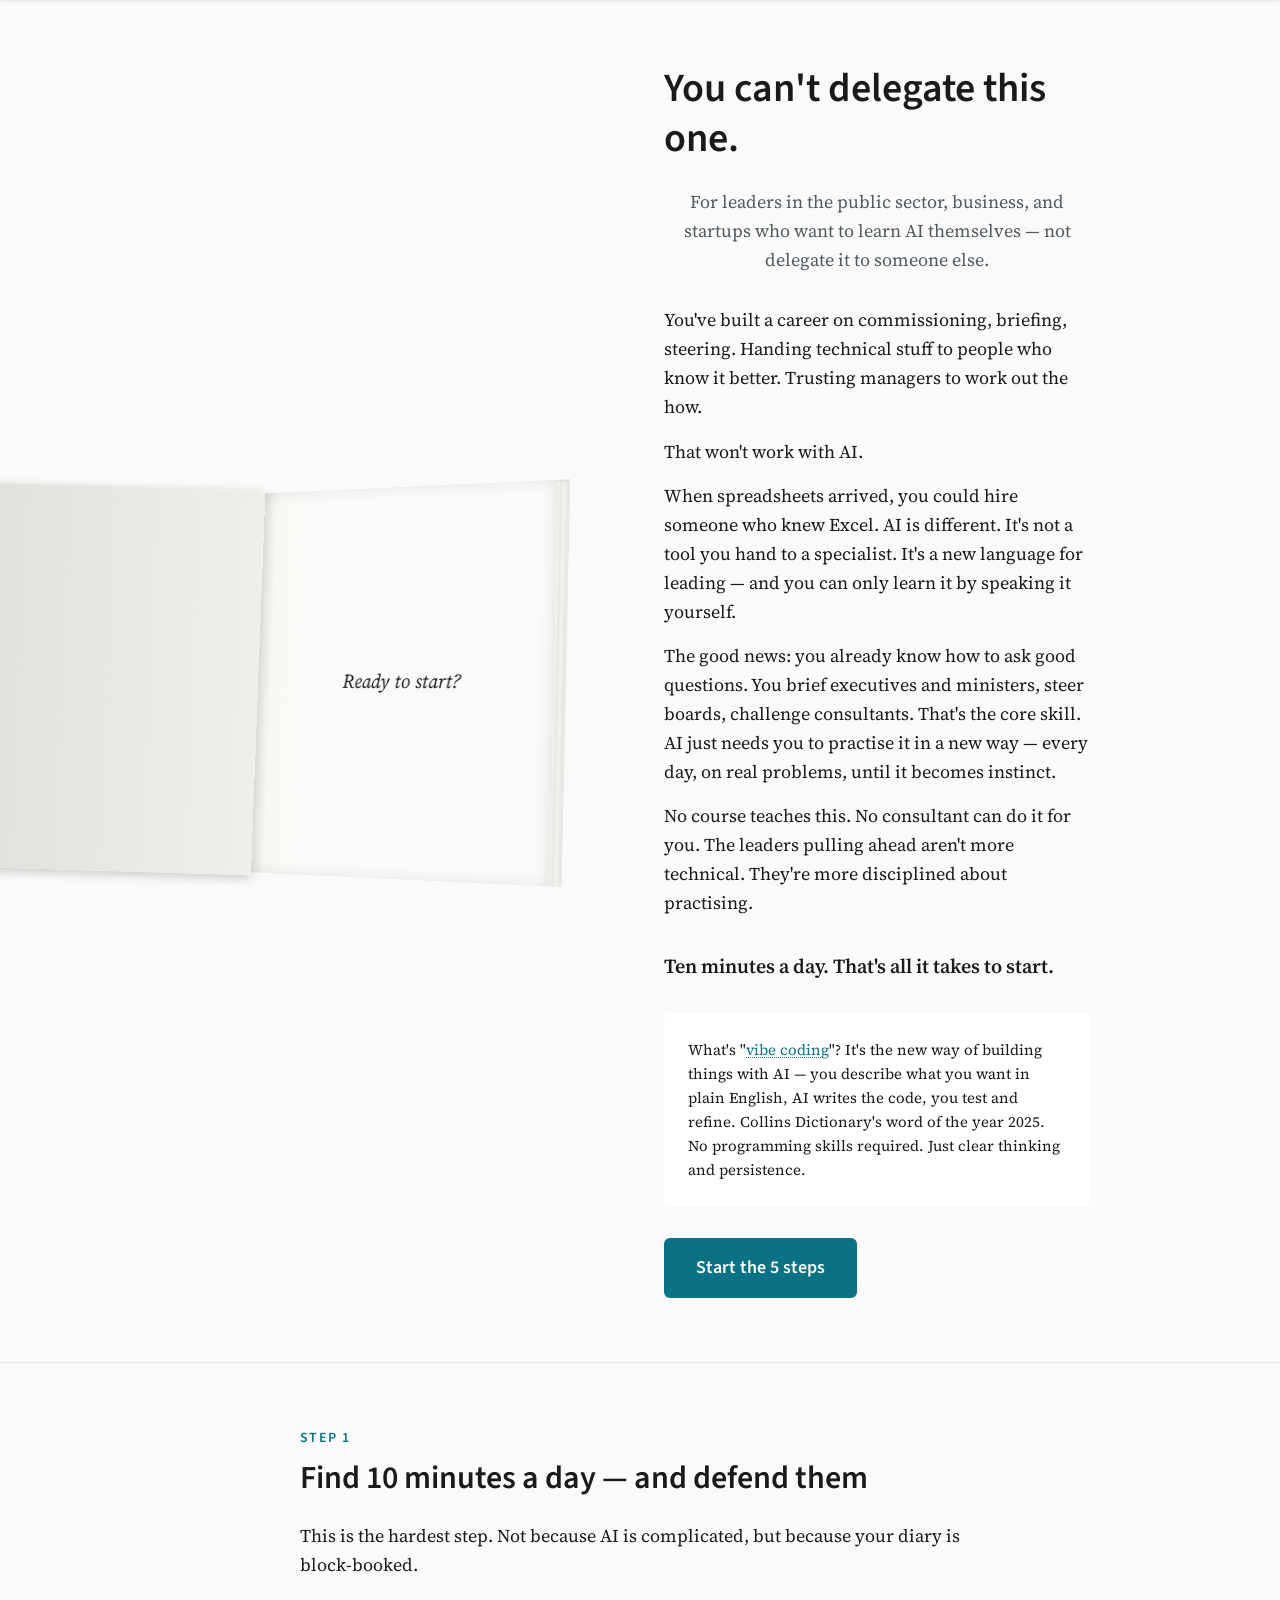
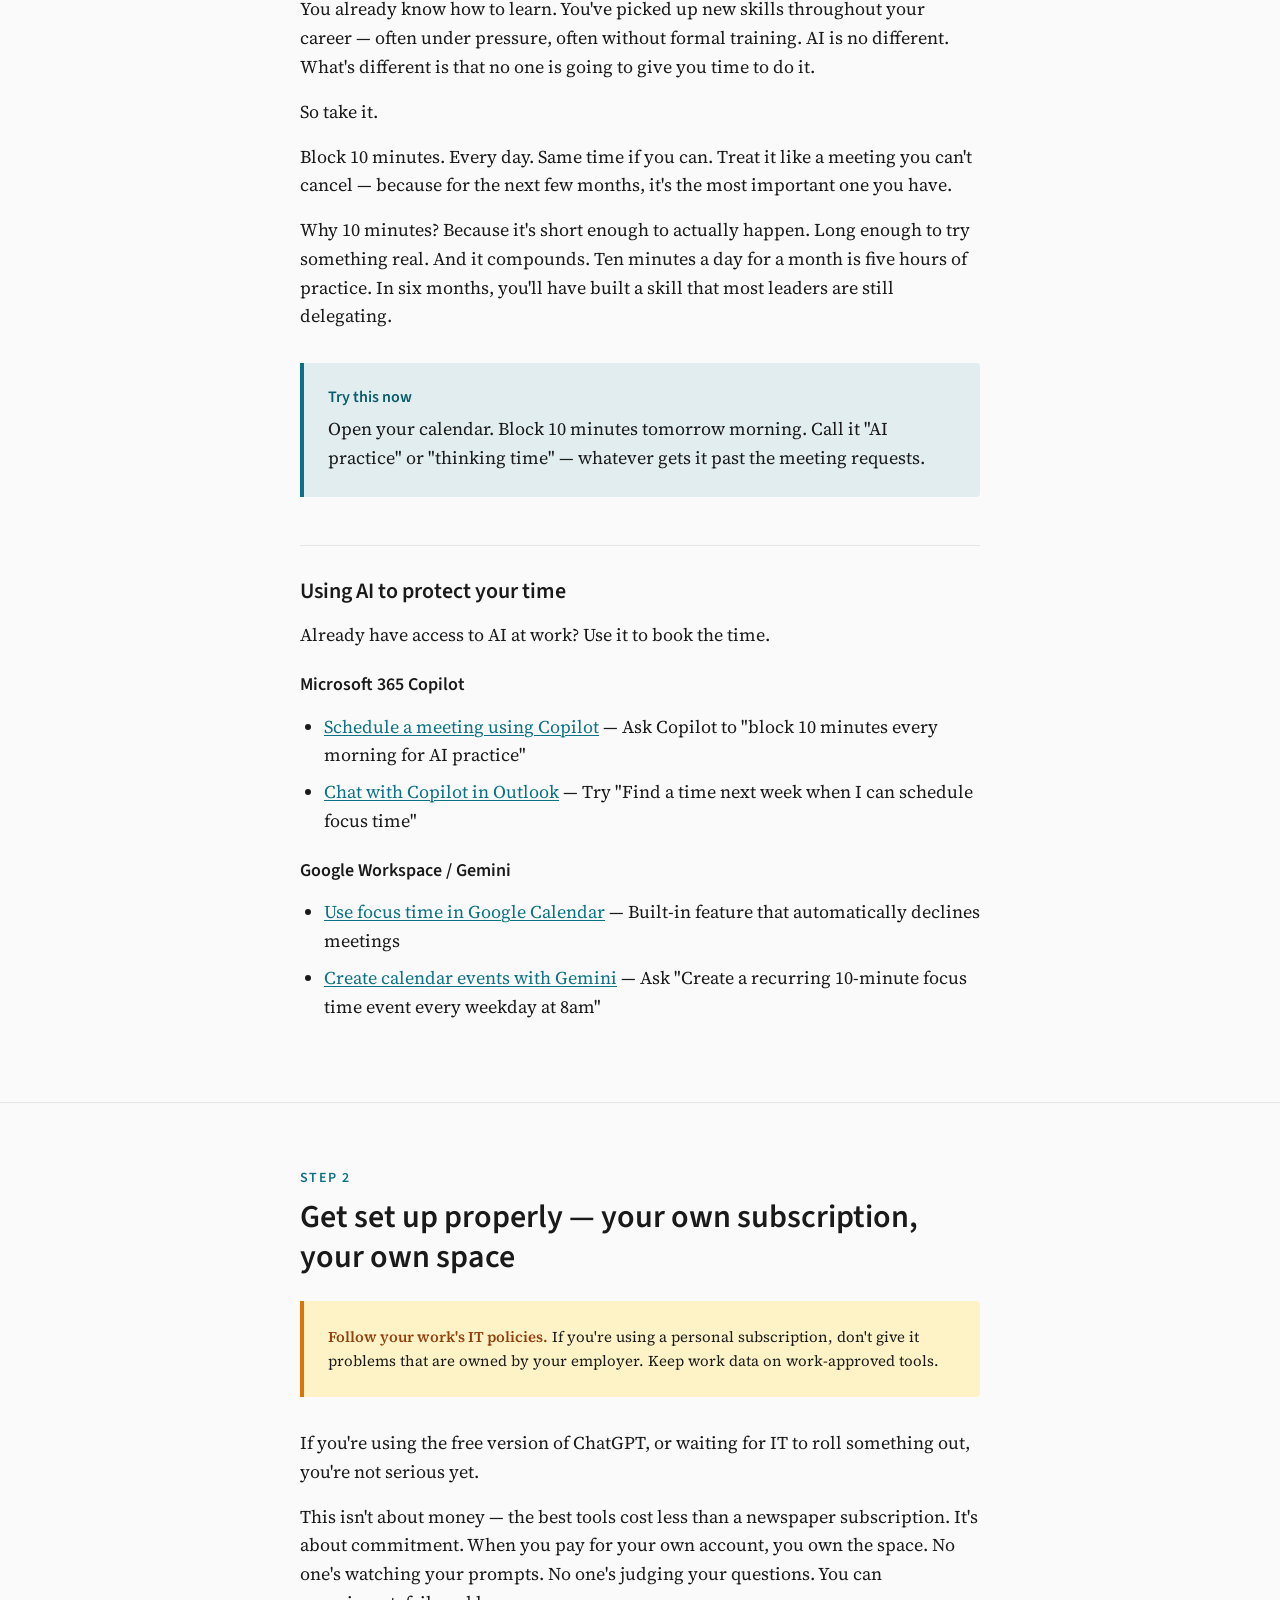
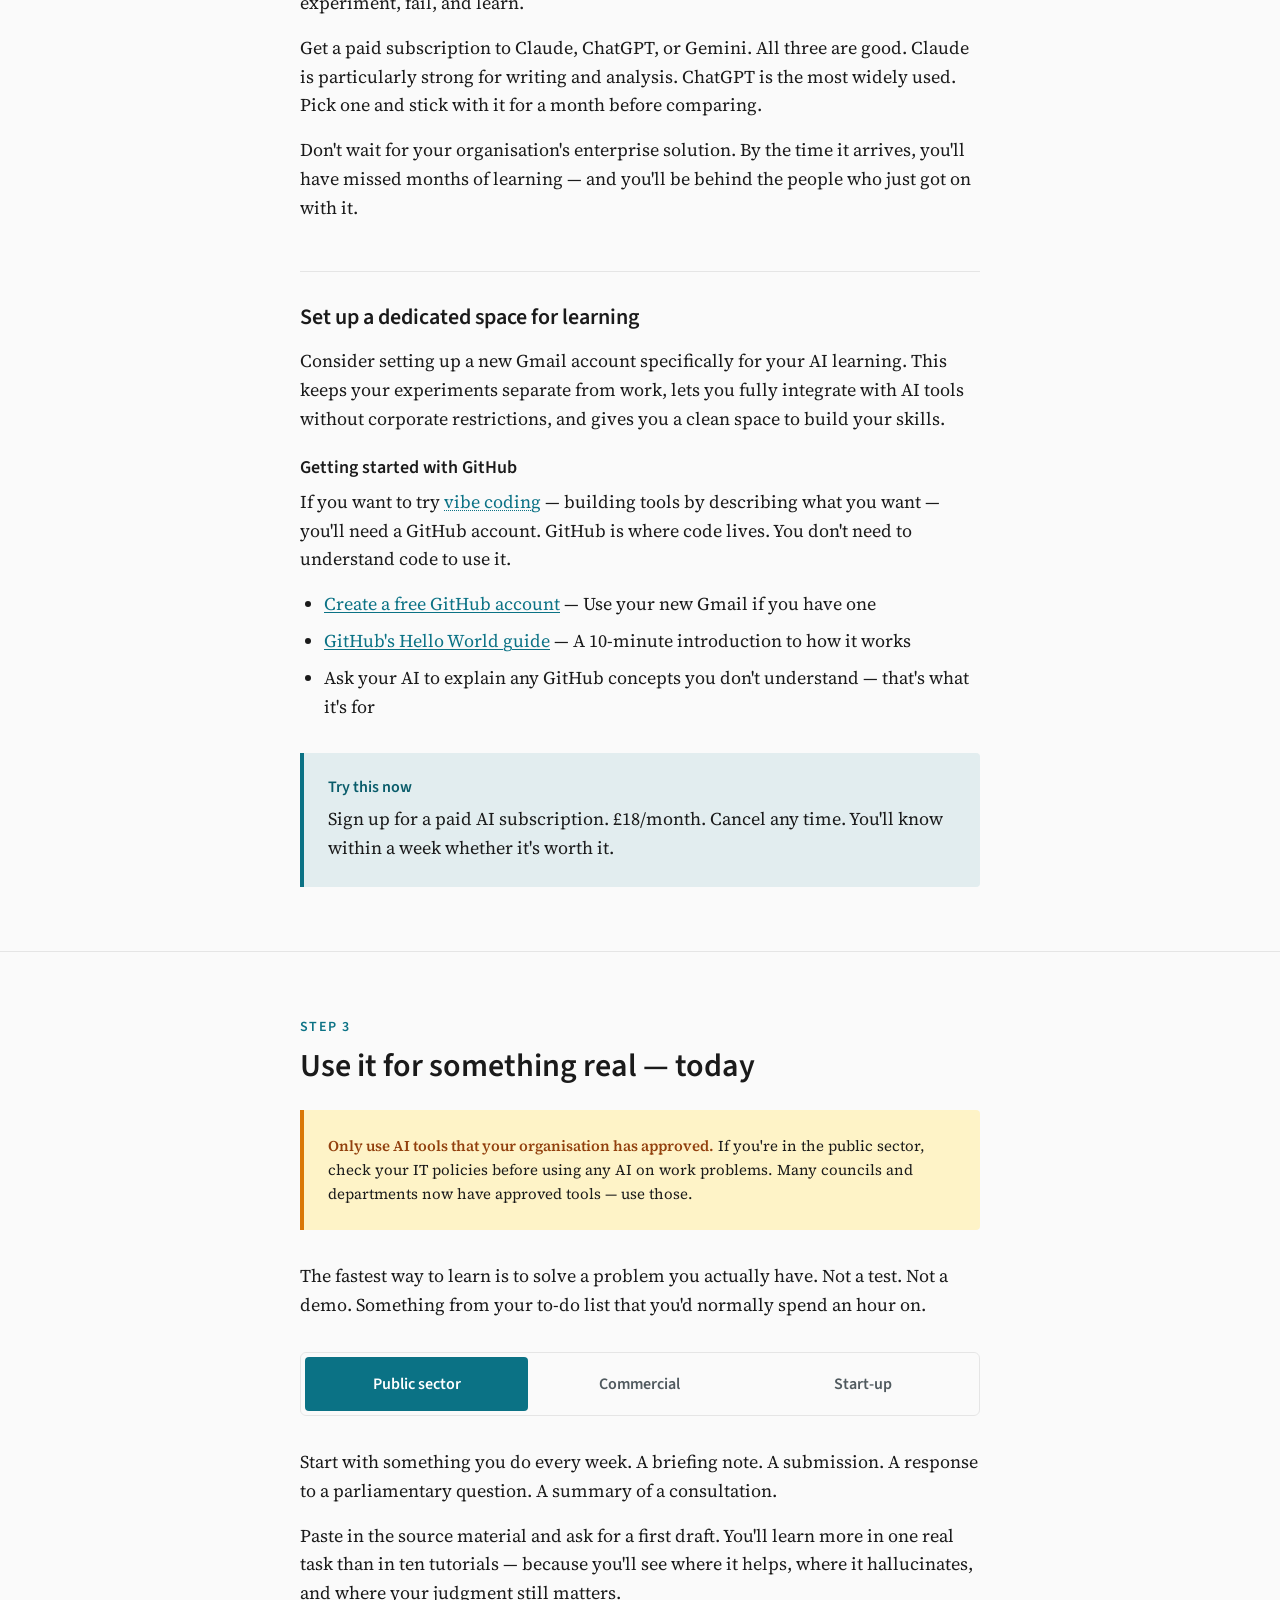
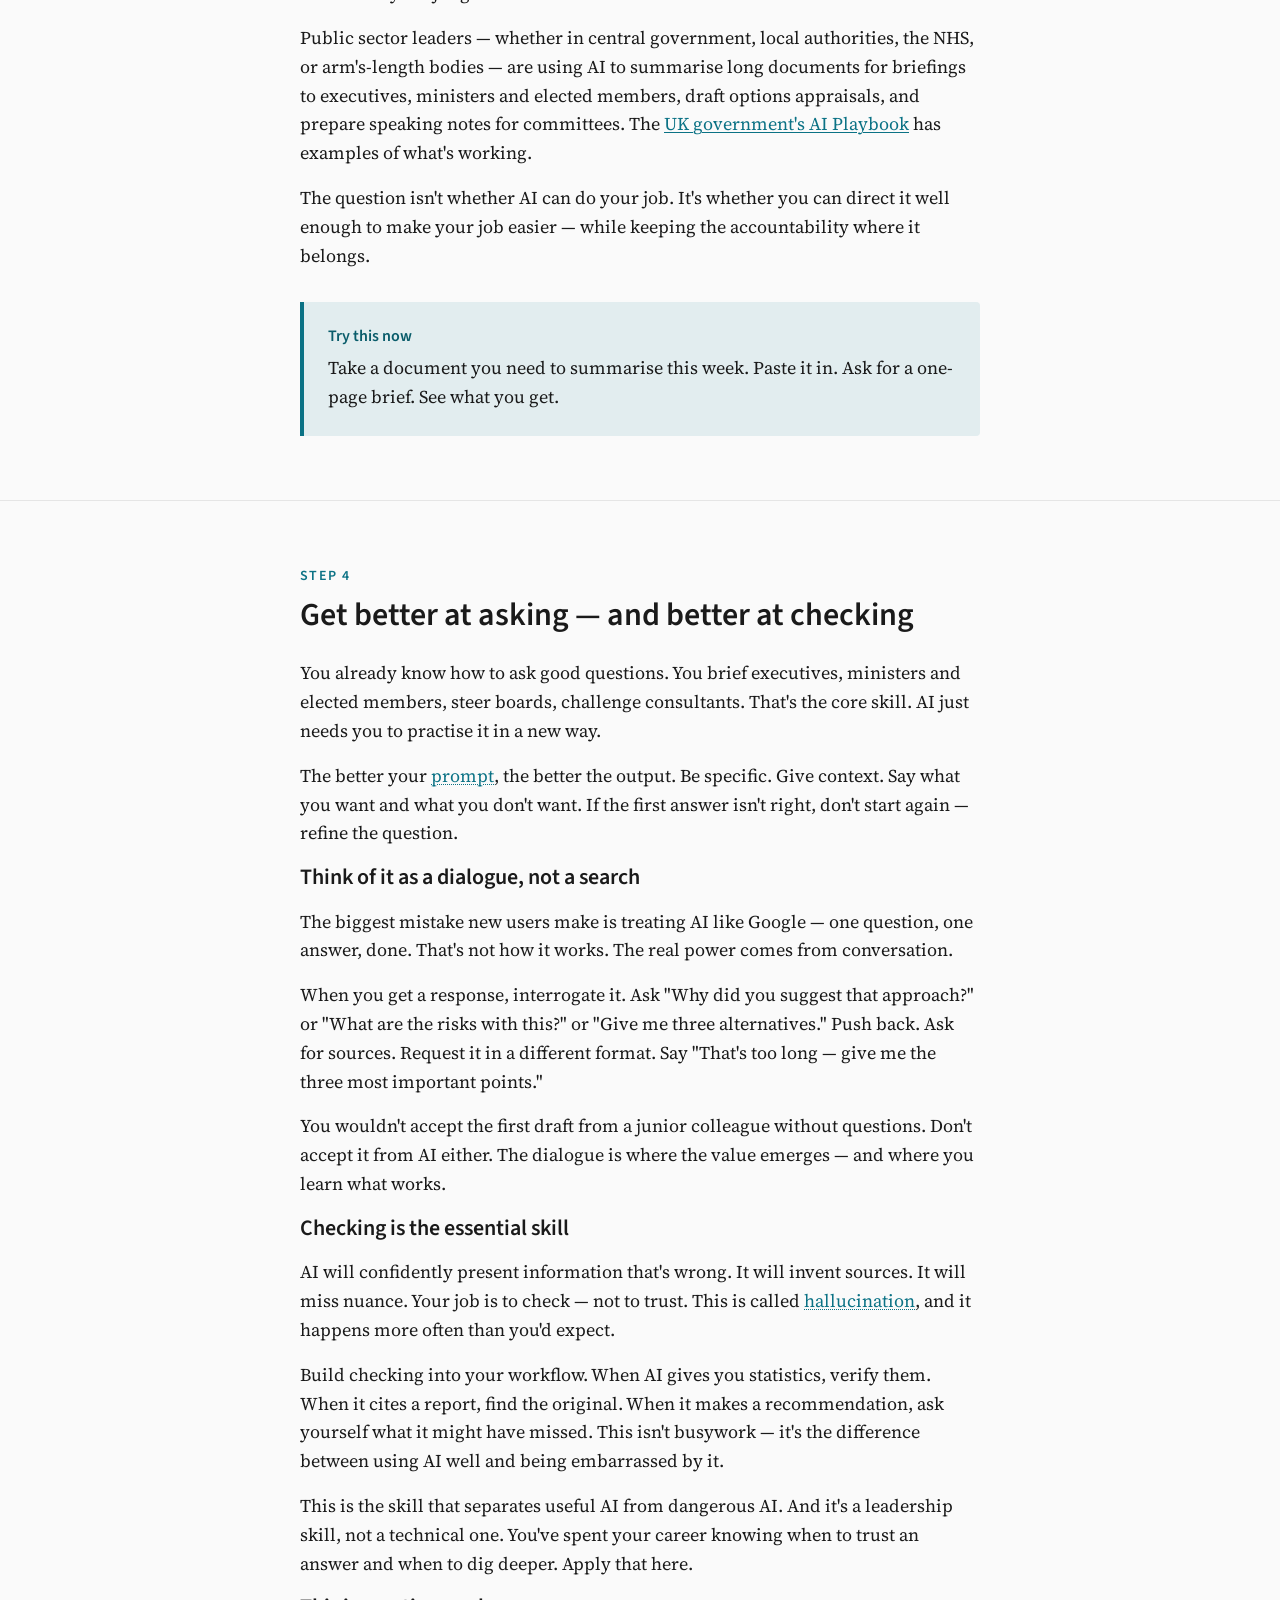
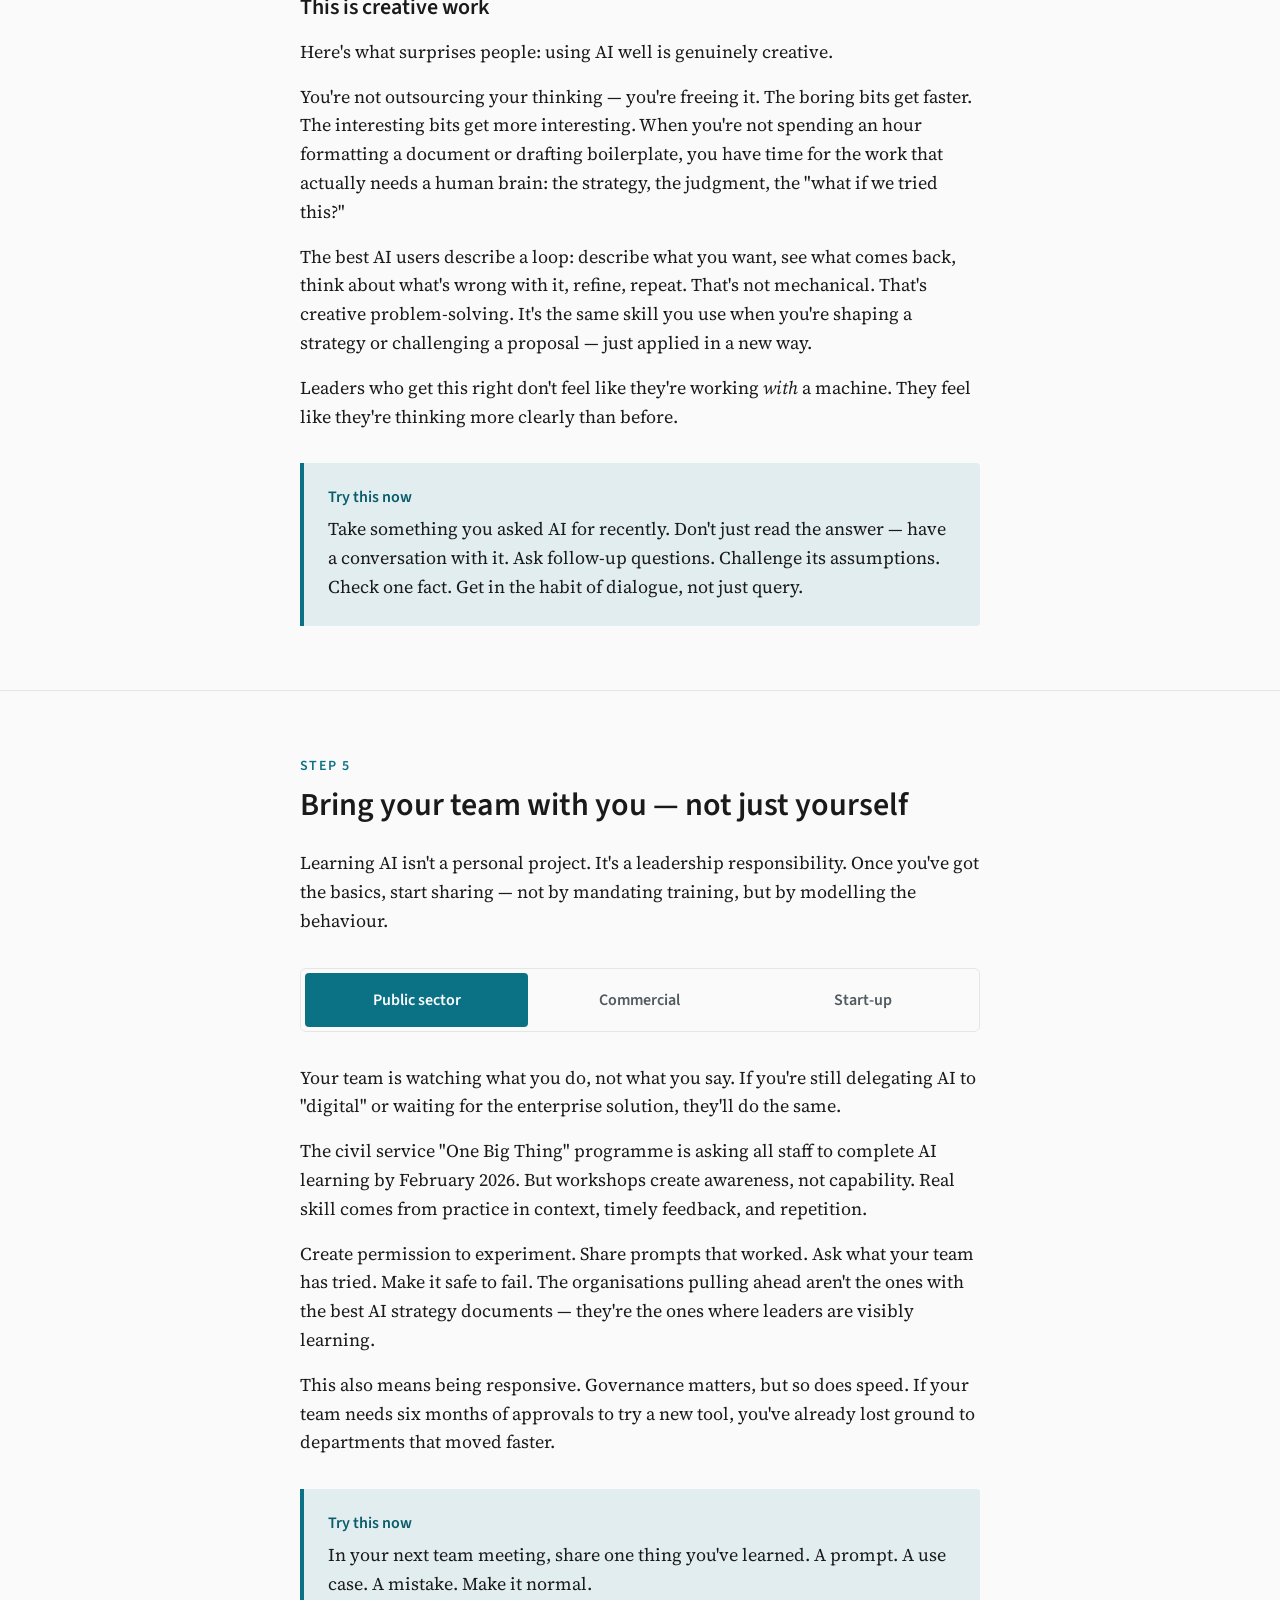
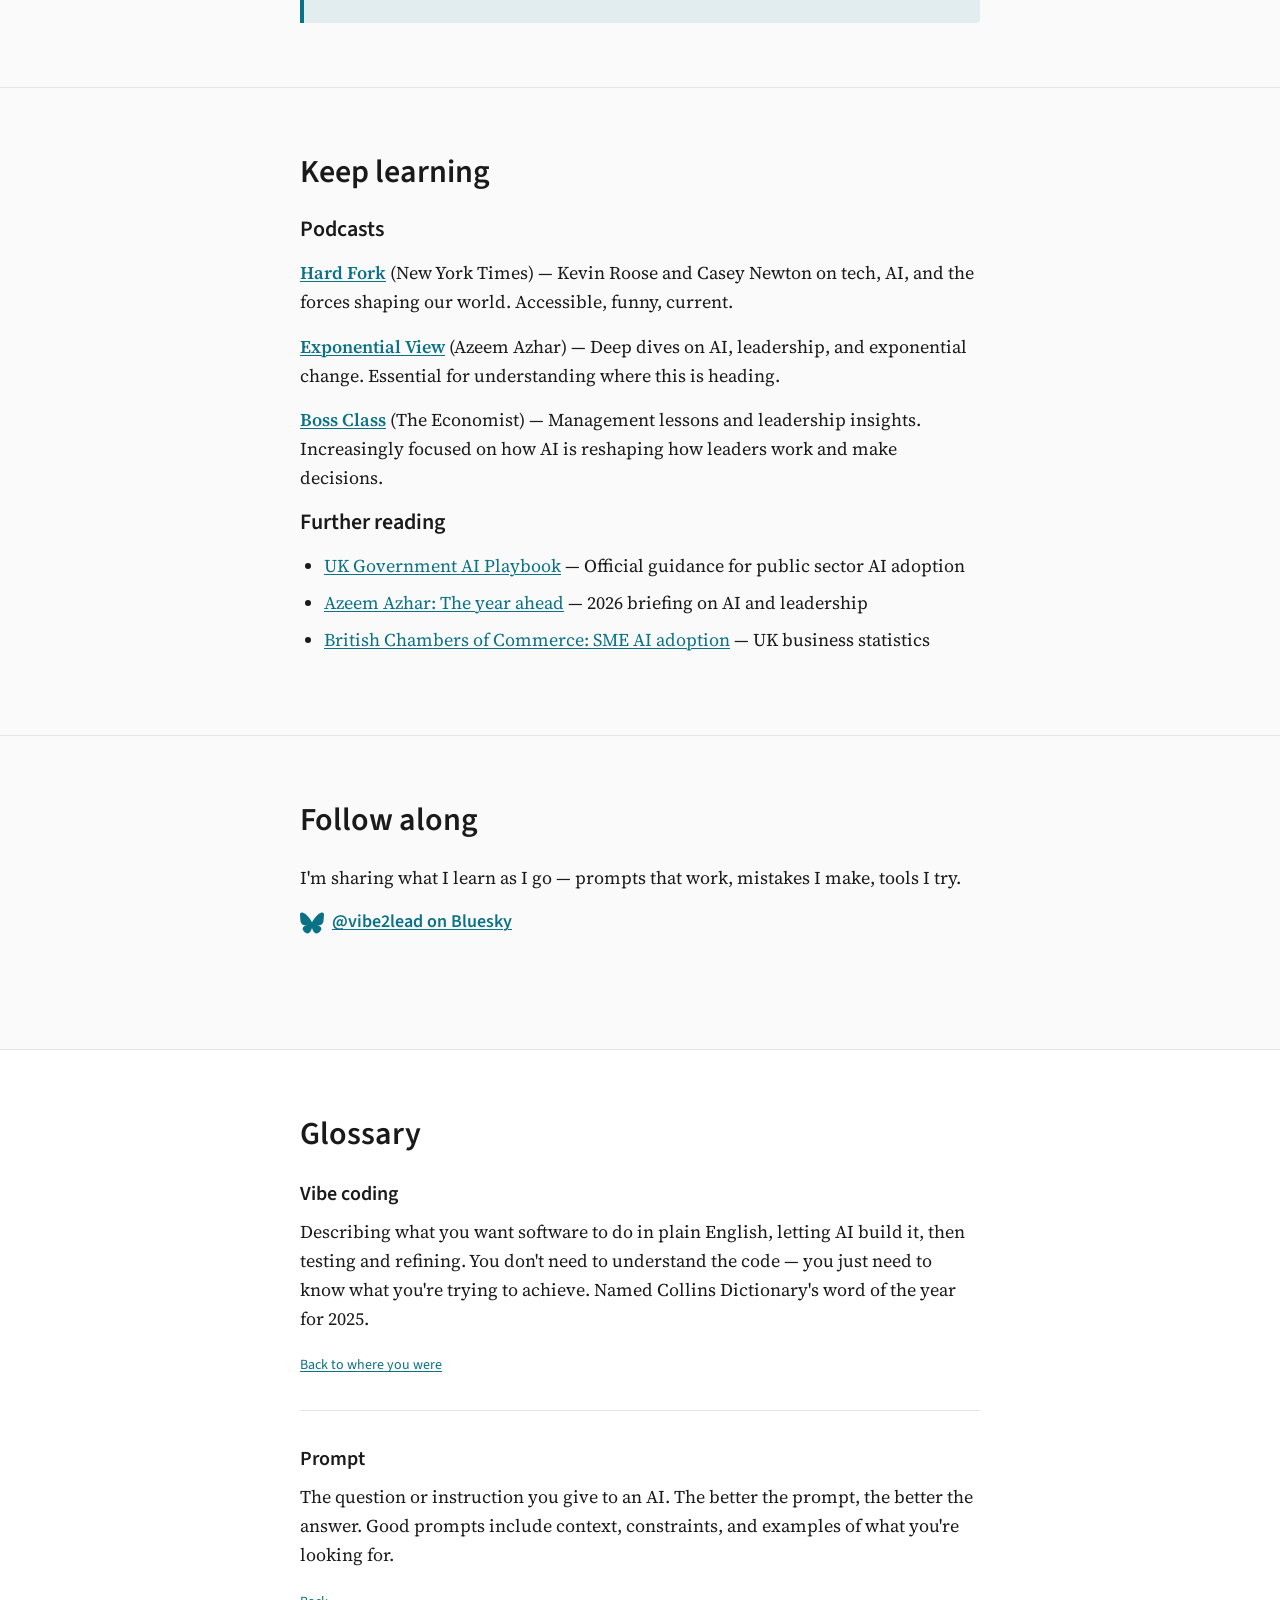
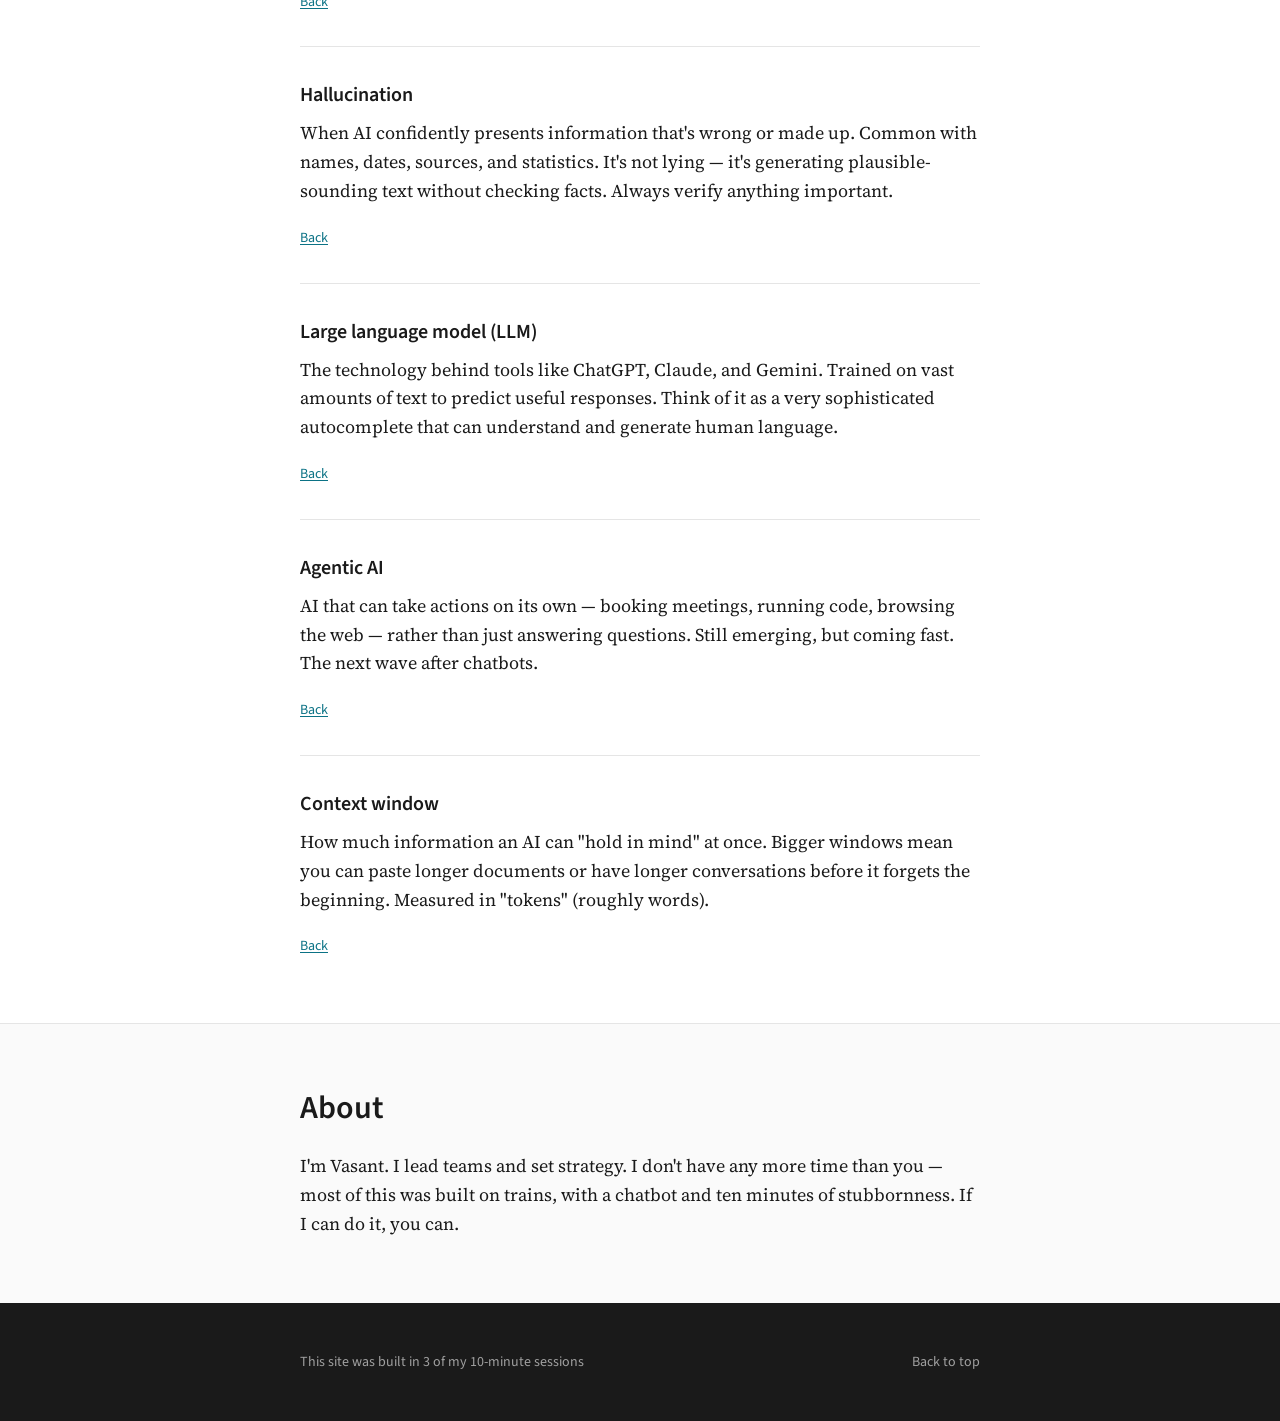
==== commit b5722a4a: "Enhance book animation and reorganize layout Book animation improvements: - Add filler pages between" ====
--- a/index.html
+++ b/index.html
@@ -77,6 +77,11 @@
                             <div class="page-back"></div>
                         </div>
 
+                        <!-- Filler pages after step 1 -->
+                        <div class="page filler filler-1a"><div class="page-front filler-front"></div><div class="page-back"></div></div>
+                        <div class="page filler filler-1b"><div class="page-front filler-front"></div><div class="page-back"></div></div>
+                        <div class="page filler filler-1c"><div class="page-front filler-front"></div><div class="page-back"></div></div>
+
                         <!-- Page 2 -->
                         <div class="page page-2">
                             <div class="page-front">
@@ -86,6 +91,11 @@
                             <div class="page-back"></div>
                         </div>
 
+                        <!-- Filler pages after step 2 -->
+                        <div class="page filler filler-2a"><div class="page-front filler-front"></div><div class="page-back"></div></div>
+                        <div class="page filler filler-2b"><div class="page-front filler-front"></div><div class="page-back"></div></div>
+                        <div class="page filler filler-2c"><div class="page-front filler-front"></div><div class="page-back"></div></div>
+
                         <!-- Page 3 -->
                         <div class="page page-3">
                             <div class="page-front">
@@ -95,6 +105,11 @@
                             <div class="page-back"></div>
                         </div>
 
+                        <!-- Filler pages after step 3 -->
+                        <div class="page filler filler-3a"><div class="page-front filler-front"></div><div class="page-back"></div></div>
+                        <div class="page filler filler-3b"><div class="page-front filler-front"></div><div class="page-back"></div></div>
+                        <div class="page filler filler-3c"><div class="page-front filler-front"></div><div class="page-back"></div></div>
+
                         <!-- Page 4 -->
                         <div class="page page-4">
                             <div class="page-front">
@@ -103,6 +118,11 @@
                             </div>
                             <div class="page-back"></div>
                         </div>
+
+                        <!-- Filler pages after step 4 -->
+                        <div class="page filler filler-4a"><div class="page-front filler-front"></div><div class="page-back"></div></div>
+                        <div class="page filler filler-4b"><div class="page-front filler-front"></div><div class="page-back"></div></div>
+                        <div class="page filler filler-4c"><div class="page-front filler-front"></div><div class="page-back"></div></div>
 
                         <!-- Page 5 (final) -->
                         <div class="page page-5">
@@ -413,11 +433,11 @@
 
                 <h3>Podcasts</h3>
 
-                <p><strong>Hard Fork</strong> (New York Times) — Kevin Roose and Casey Newton on tech, AI, and the forces shaping our world. Accessible, funny, current.</p>
-
-                <p><strong>Exponential View</strong> (Azeem Azhar) — Deep dives on AI, leadership, and exponential change. Essential for understanding where this is heading.</p>
-
-                <p><strong>Boss Class</strong> (The Economist) — Management lessons and leadership insights. Increasingly focused on how AI is reshaping how leaders work and make decisions.</p>
+                <p><strong><a href="https://open.spotify.com/show/44fllCS2FTFr2x2kjP9xeT" target="_blank" rel="noopener">Hard Fork</a></strong> (New York Times) — Kevin Roose and Casey Newton on tech, AI, and the forces shaping our world. Accessible, funny, current.</p>
+
+                <p><strong><a href="https://open.spotify.com/show/2ZCPmLlhLkPaMOiLkahMwN" target="_blank" rel="noopener">Exponential View</a></strong> (Azeem Azhar) — Deep dives on AI, leadership, and exponential change. Essential for understanding where this is heading.</p>
+
+                <p><strong><a href="https://open.spotify.com/show/4lbP1OaFMNeHMvbsvpwLnd" target="_blank" rel="noopener">Boss Class</a></strong> (The Economist) — Management lessons and leadership insights. Increasingly focused on how AI is reshaping how leaders work and make decisions.</p>
 
                 <h3>Further reading</h3>
 
@@ -426,6 +446,24 @@
                     <li><a href="https://www.exponentialview.co/p/the-year-ahead" target="_blank" rel="noopener">Azeem Azhar: The year ahead</a> — 2026 briefing on AI and leadership</li>
                     <li><a href="https://www.britishchambers.org.uk/news/2025/09/turning-point-as-more-smes-unlock-ai/" target="_blank" rel="noopener">British Chambers of Commerce: SME AI adoption</a> — UK business statistics</li>
                 </ul>
+            </div>
+        </section>
+
+        <!-- Bluesky Section -->
+        <section id="follow" class="content-section">
+            <div class="section-content">
+                <h2>Follow along</h2>
+                <p>I'm sharing what I learn as I go — prompts that work, mistakes I make, tools I try.</p>
+
+                <a href="https://bsky.app/profile/vibe2lead.bsky.social" target="_blank" rel="noopener" class="bluesky-profile-link">
+                    <svg class="bluesky-icon-large" viewBox="0 0 568 501" width="24" height="24" aria-hidden="true">
+                        <path fill="currentColor" d="M123.121 33.6637C188.241 82.5526 258.281 181.681 284 234.873C309.719 181.681 379.759 82.5526 444.879 33.6637C491.866 -1.61183 568 -28.9064 568 57.9464C568 75.2916 558.055 203.659 552.222 224.501C531.947 296.954 458.067 315.434 392.347 304.249C507.222 323.8 536.444 388.56 473.333 453.32C353.473 576.312 301.061 422.461 287.631 383.039C285.169 372.268 284.017 367.471 284 367.997C283.983 367.471 282.831 372.268 280.369 383.039C266.939 422.461 214.527 576.312 94.6667 453.32C31.5556 388.56 60.7778 323.8 175.653 304.249C109.933 315.434 36.0533 296.954 15.7778 224.501C9.94445 203.659 0 75.2916 0 57.9464C0 -28.9064 76.1345 -1.61183 123.121 33.6637Z"/>
+                    </svg>
+                    @vibe2lead on Bluesky
+                </a>
+
+                <!-- Bluesky Feed Widget -->
+                <div id="bluesky-feed" class="bluesky-feed bluesky-feed-main"></div>
             </div>
         </section>
 
@@ -501,22 +539,6 @@
         <div class="footer-content">
             <div class="footer-main">
                 <p class="build-counter">This site was built in 3 of my 10-minute sessions</p>
-
-                <div class="bluesky-section">
-                    <h3>Follow along</h3>
-                    <a href="https://bsky.app/profile/vibe2lead.bsky.social" target="_blank" rel="noopener" class="bluesky-link">
-                        <svg class="bluesky-icon" viewBox="0 0 568 501" width="20" height="20" aria-hidden="true">
-                            <path fill="currentColor" d="M123.121 33.6637C188.241 82.5526 258.281 181.681 284 234.873C309.719 181.681 379.759 82.5526 444.879 33.6637C491.866 -1.61183 568 -28.9064 568 57.9464C568 75.2916 558.055 203.659 552.222 224.501C531.947 296.954 458.067 315.434 392.347 304.249C507.222 323.8 536.444 388.56 473.333 453.32C353.473 576.312 301.061 422.461 287.631 383.039C285.169 372.268 284.017 367.471 284 367.997C283.983 367.471 282.831 372.268 280.369 383.039C266.939 422.461 214.527 576.312 94.6667 453.32C31.5556 388.56 60.7778 323.8 175.653 304.249C109.933 315.434 36.0533 296.954 15.7778 224.501C9.94445 203.659 0 75.2916 0 57.9464C0 -28.9064 76.1345 -1.61183 123.121 33.6637Z"/>
-                        </svg>
-                        @vibe2lead on Bluesky
-                    </a>
-
-                    <!-- Bluesky Feed Widget -->
-                    <div id="bluesky-feed" class="bluesky-feed"></div>
-                </div>
-            </div>
-
-            <div class="footer-bottom">
                 <a href="#hero" class="back-to-top">Back to top</a>
             </div>
         </div>
--- a/styles.css
+++ b/styles.css
@@ -430,12 +430,30 @@
     margin: 0;
 }
 
+/* Filler pages - lighter styling */
+.filler-front {
+    background: linear-gradient(to right, #faf9f7 0%, #fefefe 15%, #fefefe 100%);
+    box-shadow: inset -2px 0 10px rgba(0,0,0,0.04);
+}
+
 /* Z-index stacking for proper page order */
-.page-1 { z-index: 55; }
-.page-2 { z-index: 54; }
-.page-3 { z-index: 53; }
-.page-4 { z-index: 52; }
-.page-5 { z-index: 51; }
+.page-1 { z-index: 70; }
+.filler-1a { z-index: 69; }
+.filler-1b { z-index: 68; }
+.filler-1c { z-index: 67; }
+.page-2 { z-index: 66; }
+.filler-2a { z-index: 65; }
+.filler-2b { z-index: 64; }
+.filler-2c { z-index: 63; }
+.page-3 { z-index: 62; }
+.filler-3a { z-index: 61; }
+.filler-3b { z-index: 60; }
+.filler-3c { z-index: 59; }
+.page-4 { z-index: 58; }
+.filler-4a { z-index: 57; }
+.filler-4b { z-index: 56; }
+.filler-4c { z-index: 55; }
+.page-5 { z-index: 54; }
 .page-final { z-index: 50; }
 
 /* Cover opens first */
@@ -453,33 +471,72 @@
     }
 }
 
-/* Page turn animation with curl effect */
+/* Cover close animation */
+@keyframes closeCover {
+    0% {
+        transform: rotateY(-160deg);
+    }
+    100% {
+        transform: rotateY(0deg);
+    }
+}
+
+/* Page turn animation - lighter and more flowing */
 @keyframes turnPage {
     0% {
         transform: rotateY(0deg);
-        box-shadow: 0 0 5px rgba(0,0,0,0.1);
-    }
-    30% {
-        transform: rotateY(-25deg) rotateZ(-1deg);
-        box-shadow: -8px 8px 15px rgba(0,0,0,0.2);
+    }
+    25% {
+        transform: rotateY(-20deg) rotateZ(-0.5deg);
     }
     100% {
         transform: rotateY(-160deg);
-        box-shadow: 0 0 5px rgba(0,0,0,0.1);
-    }
-}
-
-/* Page animations - 8s total, staggered */
-.page-1 { animation: turnPage 0.9s ease-in-out 1.8s forwards; }
-.page-2 { animation: turnPage 0.9s ease-in-out 2.9s forwards; }
-.page-3 { animation: turnPage 0.9s ease-in-out 4.0s forwards; }
-.page-4 { animation: turnPage 0.9s ease-in-out 5.1s forwards; }
-.page-5 { animation: turnPage 0.9s ease-in-out 6.2s forwards; }
-
-/* Final page stays visible */
-.page-final {
-    z-index: 49;
-}
+    }
+}
+
+/* Quick filler page flip - fast and light */
+@keyframes flipFiller {
+    0% {
+        transform: rotateY(0deg);
+    }
+    100% {
+        transform: rotateY(-160deg);
+    }
+}
+
+/* Page close animation */
+@keyframes closePage {
+    0% {
+        transform: rotateY(-160deg);
+    }
+    100% {
+        transform: rotateY(0deg);
+    }
+}
+
+/* Step page animations */
+.page-1 { animation: turnPage 0.8s ease-out 1.7s forwards; }
+.page-2 { animation: turnPage 0.8s ease-out 3.3s forwards; }
+.page-3 { animation: turnPage 0.8s ease-out 4.9s forwards; }
+.page-4 { animation: turnPage 0.8s ease-out 6.5s forwards; }
+.page-5 { animation: turnPage 0.8s ease-out 8.1s forwards; }
+
+/* Filler page animations - quick flicks between steps */
+.filler-1a { animation: flipFiller 0.15s ease-in 2.6s forwards; }
+.filler-1b { animation: flipFiller 0.15s ease-in 2.8s forwards; }
+.filler-1c { animation: flipFiller 0.15s ease-in 3.0s forwards; }
+
+.filler-2a { animation: flipFiller 0.15s ease-in 4.2s forwards; }
+.filler-2b { animation: flipFiller 0.15s ease-in 4.4s forwards; }
+.filler-2c { animation: flipFiller 0.15s ease-in 4.6s forwards; }
+
+.filler-3a { animation: flipFiller 0.15s ease-in 5.8s forwards; }
+.filler-3b { animation: flipFiller 0.15s ease-in 6.0s forwards; }
+.filler-3c { animation: flipFiller 0.15s ease-in 6.2s forwards; }
+
+.filler-4a { animation: flipFiller 0.15s ease-in 7.4s forwards; }
+.filler-4b { animation: flipFiller 0.15s ease-in 7.6s forwards; }
+.filler-4c { animation: flipFiller 0.15s ease-in 7.8s forwards; }
 
 /* Reduced motion: show static open book */
 @media (prefers-reduced-motion: reduce) {
@@ -803,38 +860,62 @@
 
 .footer-main {
     display: flex;
-    flex-direction: column;
-    gap: var(--space-lg);
+    justify-content: space-between;
+    align-items: center;
 }
 
 .build-counter {
     font-family: var(--font-sans);
-    font-size: 0.9375rem;
-    color: rgba(250, 250, 250, 0.7);
+    font-size: 0.875rem;
+    color: rgba(250, 250, 250, 0.6);
     margin: 0;
 }
 
-.bluesky-section h3 {
-    font-size: 1rem;
-    margin-bottom: var(--space-sm);
-    color: var(--color-bg);
-}
-
-.bluesky-link {
+/* Bluesky profile link in main content */
+.bluesky-profile-link {
     display: inline-flex;
     align-items: center;
     gap: var(--space-xs);
-    color: var(--color-bg);
-    font-family: var(--font-sans);
-    font-size: 0.9375rem;
-}
-
-.bluesky-link:hover {
-    color: rgba(250, 250, 250, 0.8);
-}
-
-.bluesky-icon {
+    font-family: var(--font-sans);
+    font-size: 1.125rem;
+    font-weight: 600;
+    color: var(--color-accent);
+    margin-bottom: var(--space-md);
+}
+
+.bluesky-profile-link:hover {
+    color: var(--color-accent-dark);
+}
+
+.bluesky-icon-large {
     flex-shrink: 0;
+}
+
+/* Bluesky feed in main content area */
+.bluesky-feed-main {
+    margin-top: var(--space-lg);
+}
+
+.bluesky-feed-main .bluesky-post {
+    background: var(--color-bg);
+    border: 1px solid var(--color-border);
+}
+
+.bluesky-feed-main .bluesky-post:hover {
+    background: var(--color-bg-white);
+    border-color: var(--color-accent-light);
+}
+
+.bluesky-feed-main .bluesky-post-text {
+    color: var(--color-text);
+}
+
+.bluesky-feed-main .bluesky-post-time {
+    color: var(--color-text-secondary);
+}
+
+.bluesky-feed-main .bluesky-empty {
+    color: var(--color-text-secondary);
 }
 
 /* Bluesky Feed Widget */
@@ -881,16 +962,11 @@
     margin: 0;
 }
 
-.footer-bottom {
-    margin-top: var(--space-xl);
-    padding-top: var(--space-lg);
-    border-top: 1px solid rgba(250, 250, 250, 0.2);
-}
-
 .back-to-top {
     font-family: var(--font-sans);
     font-size: 0.875rem;
-    color: rgba(250, 250, 250, 0.7);
+    color: rgba(250, 250, 250, 0.6);
+    text-decoration: none;
 }
 
 .back-to-top:hover {
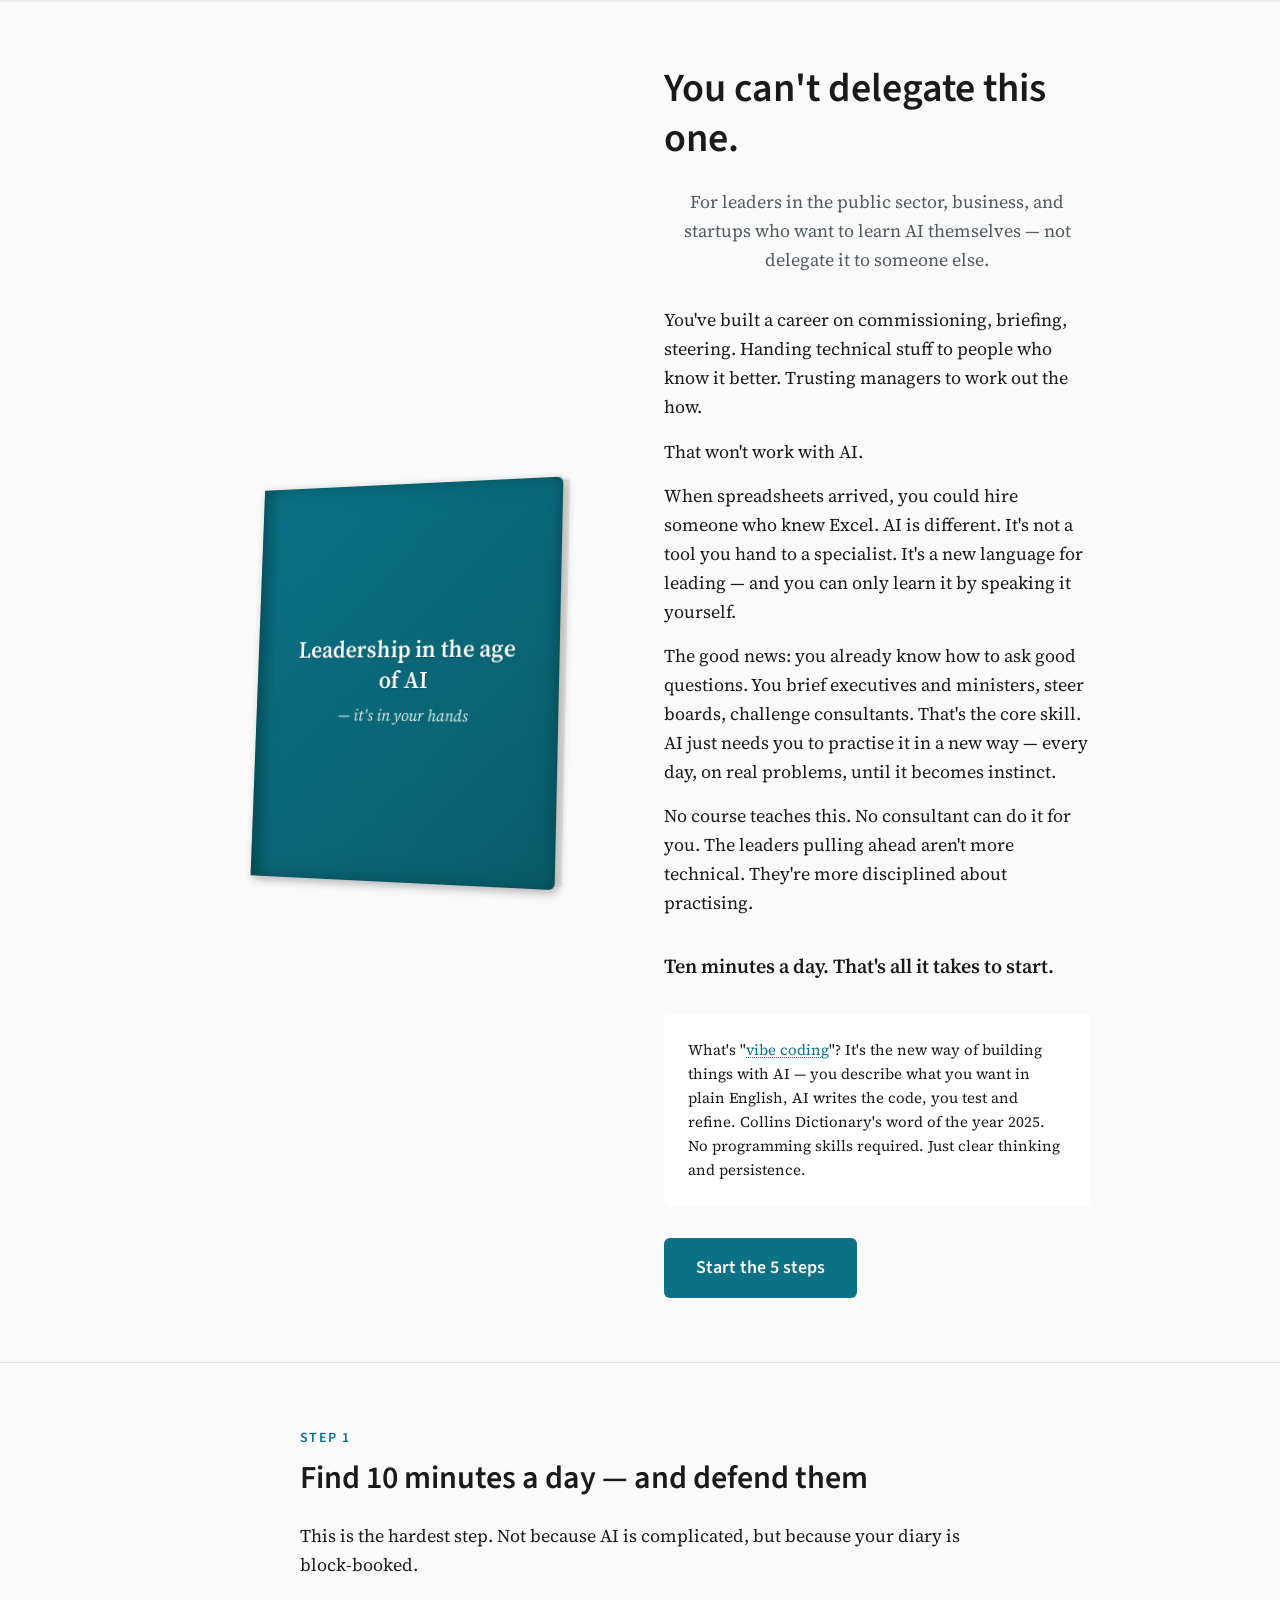
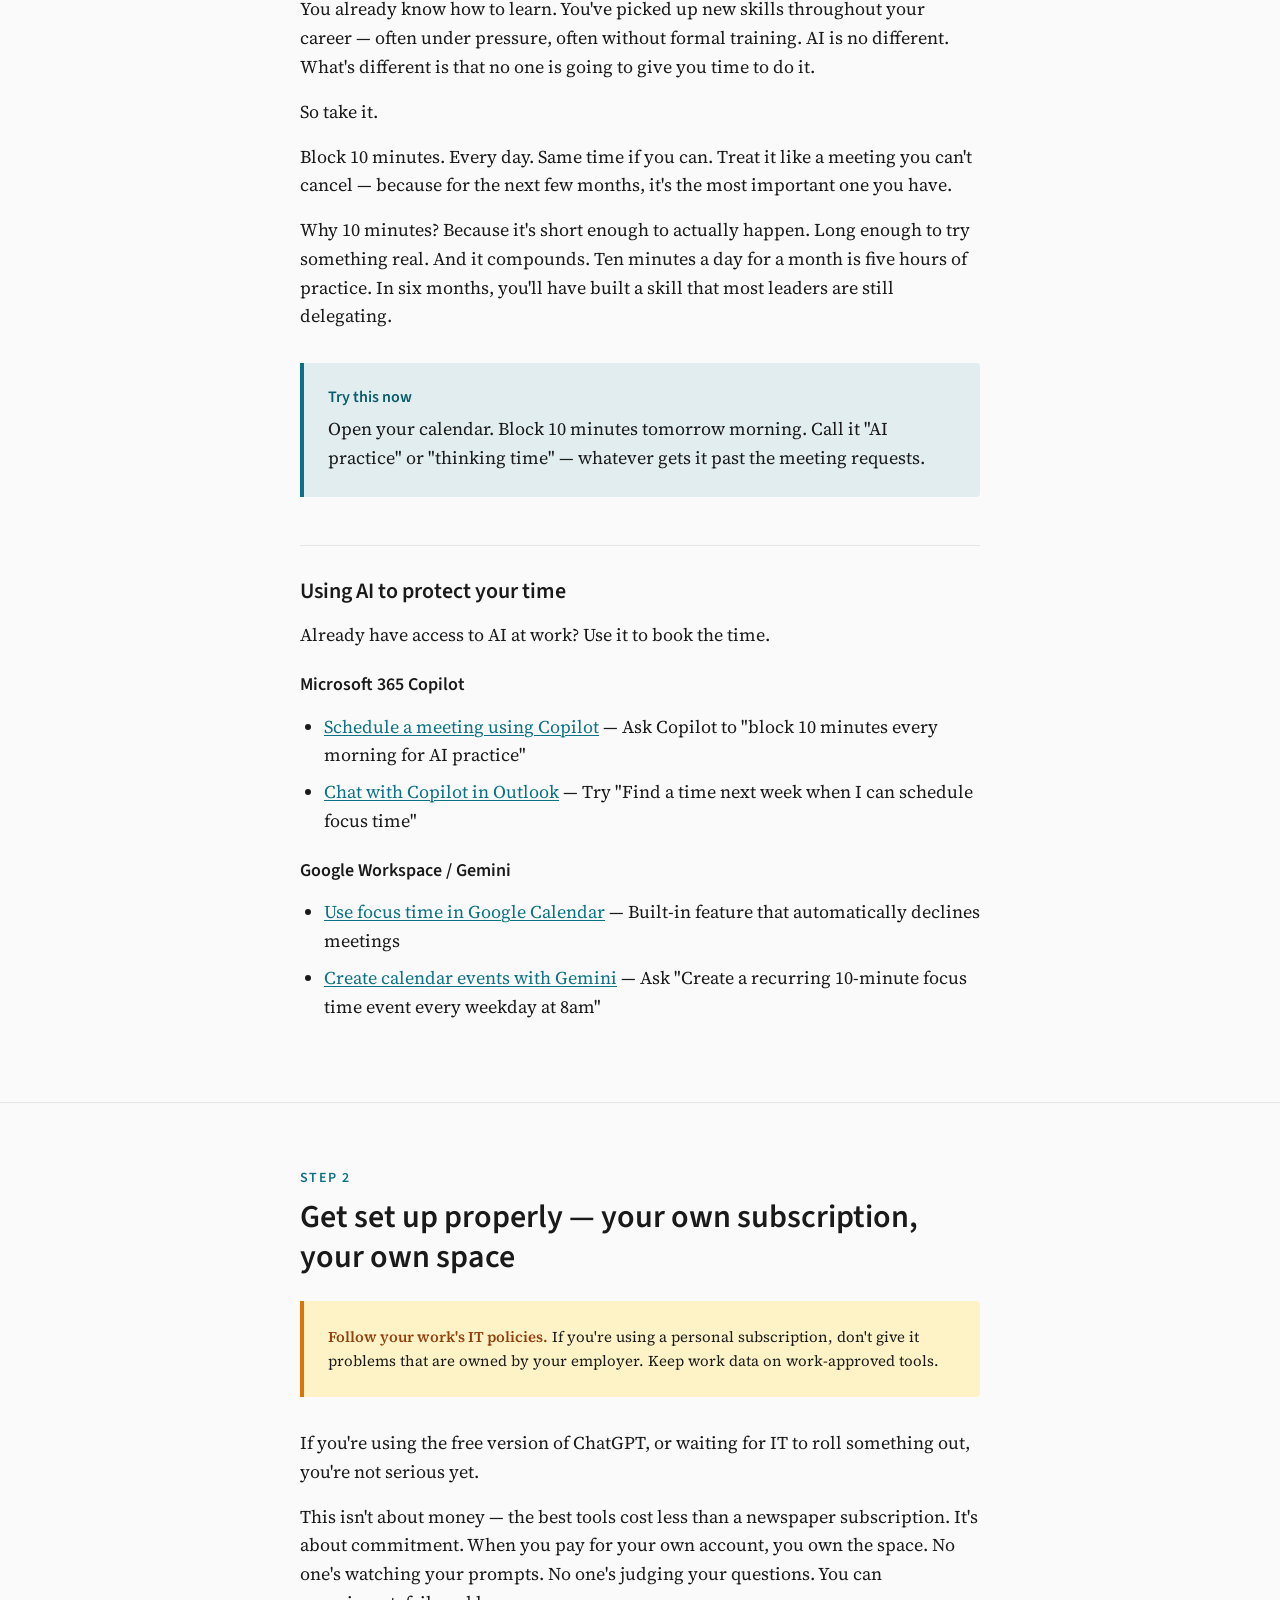
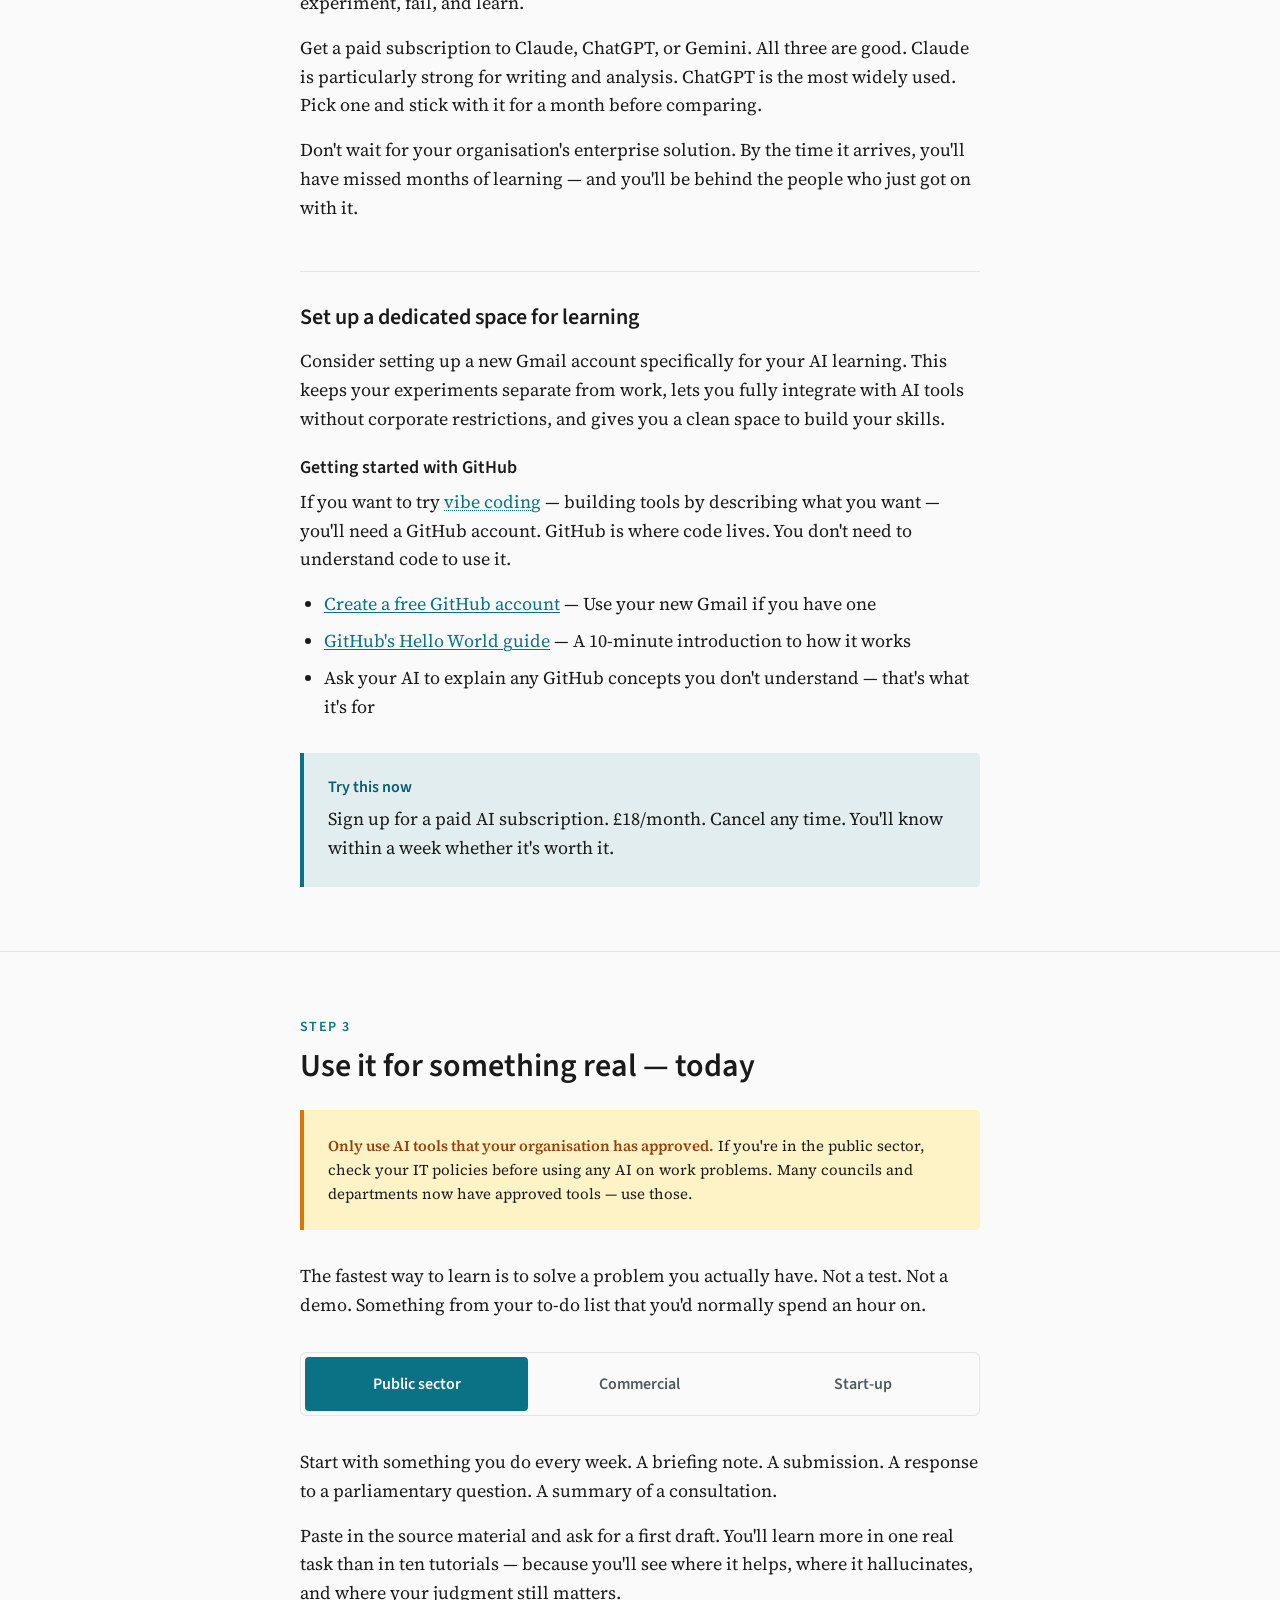
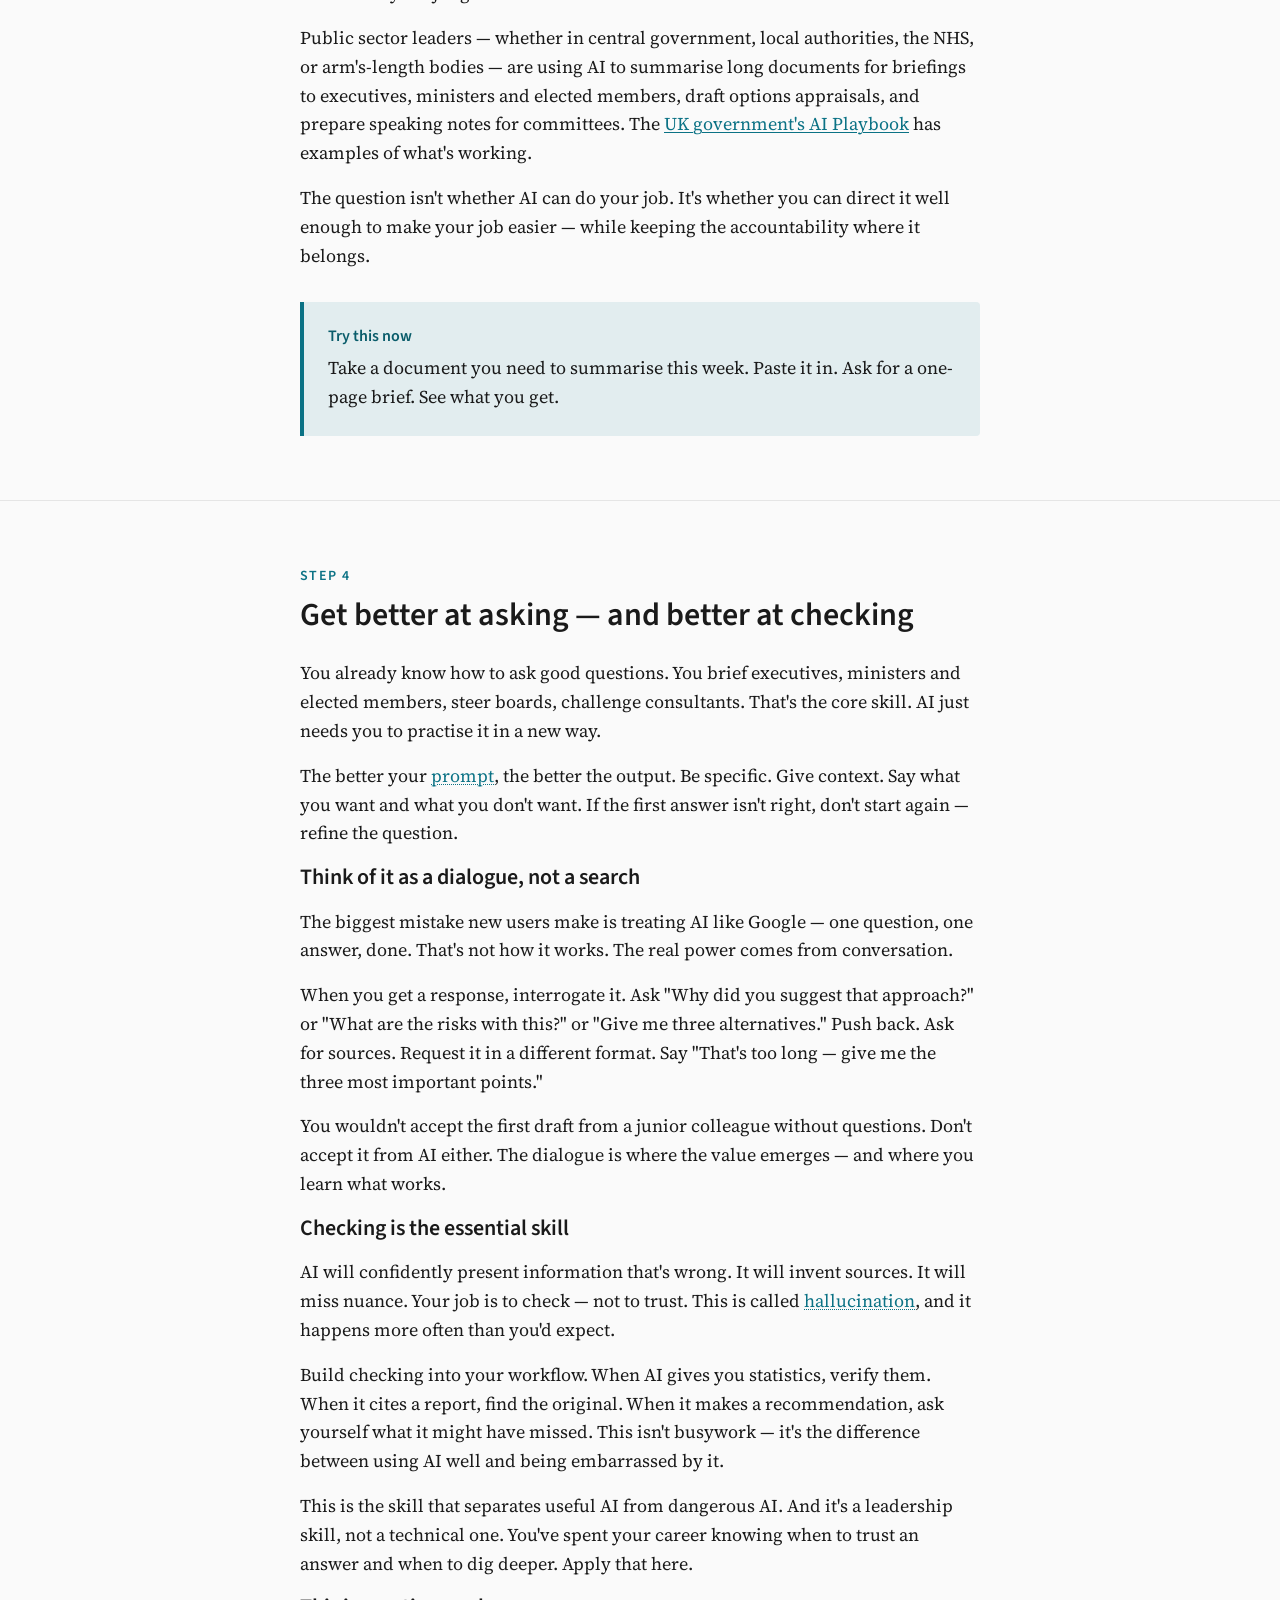
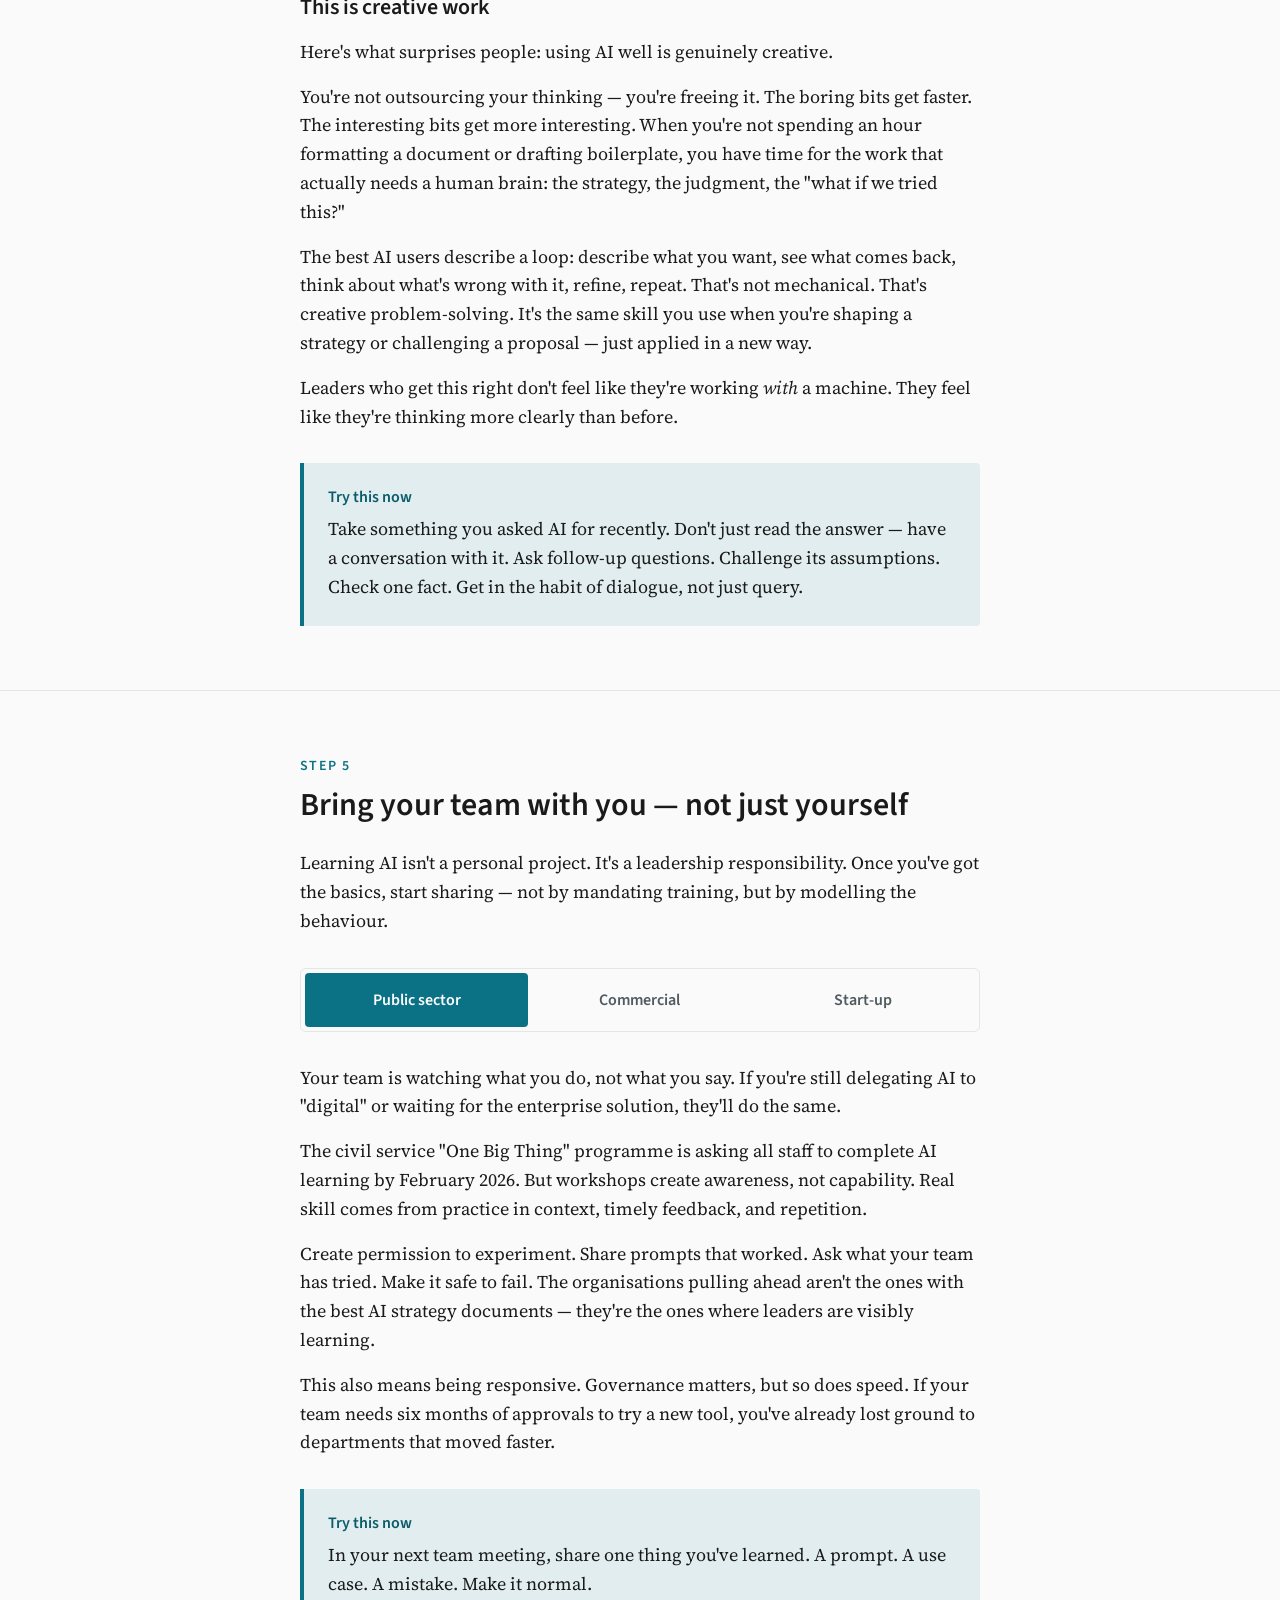
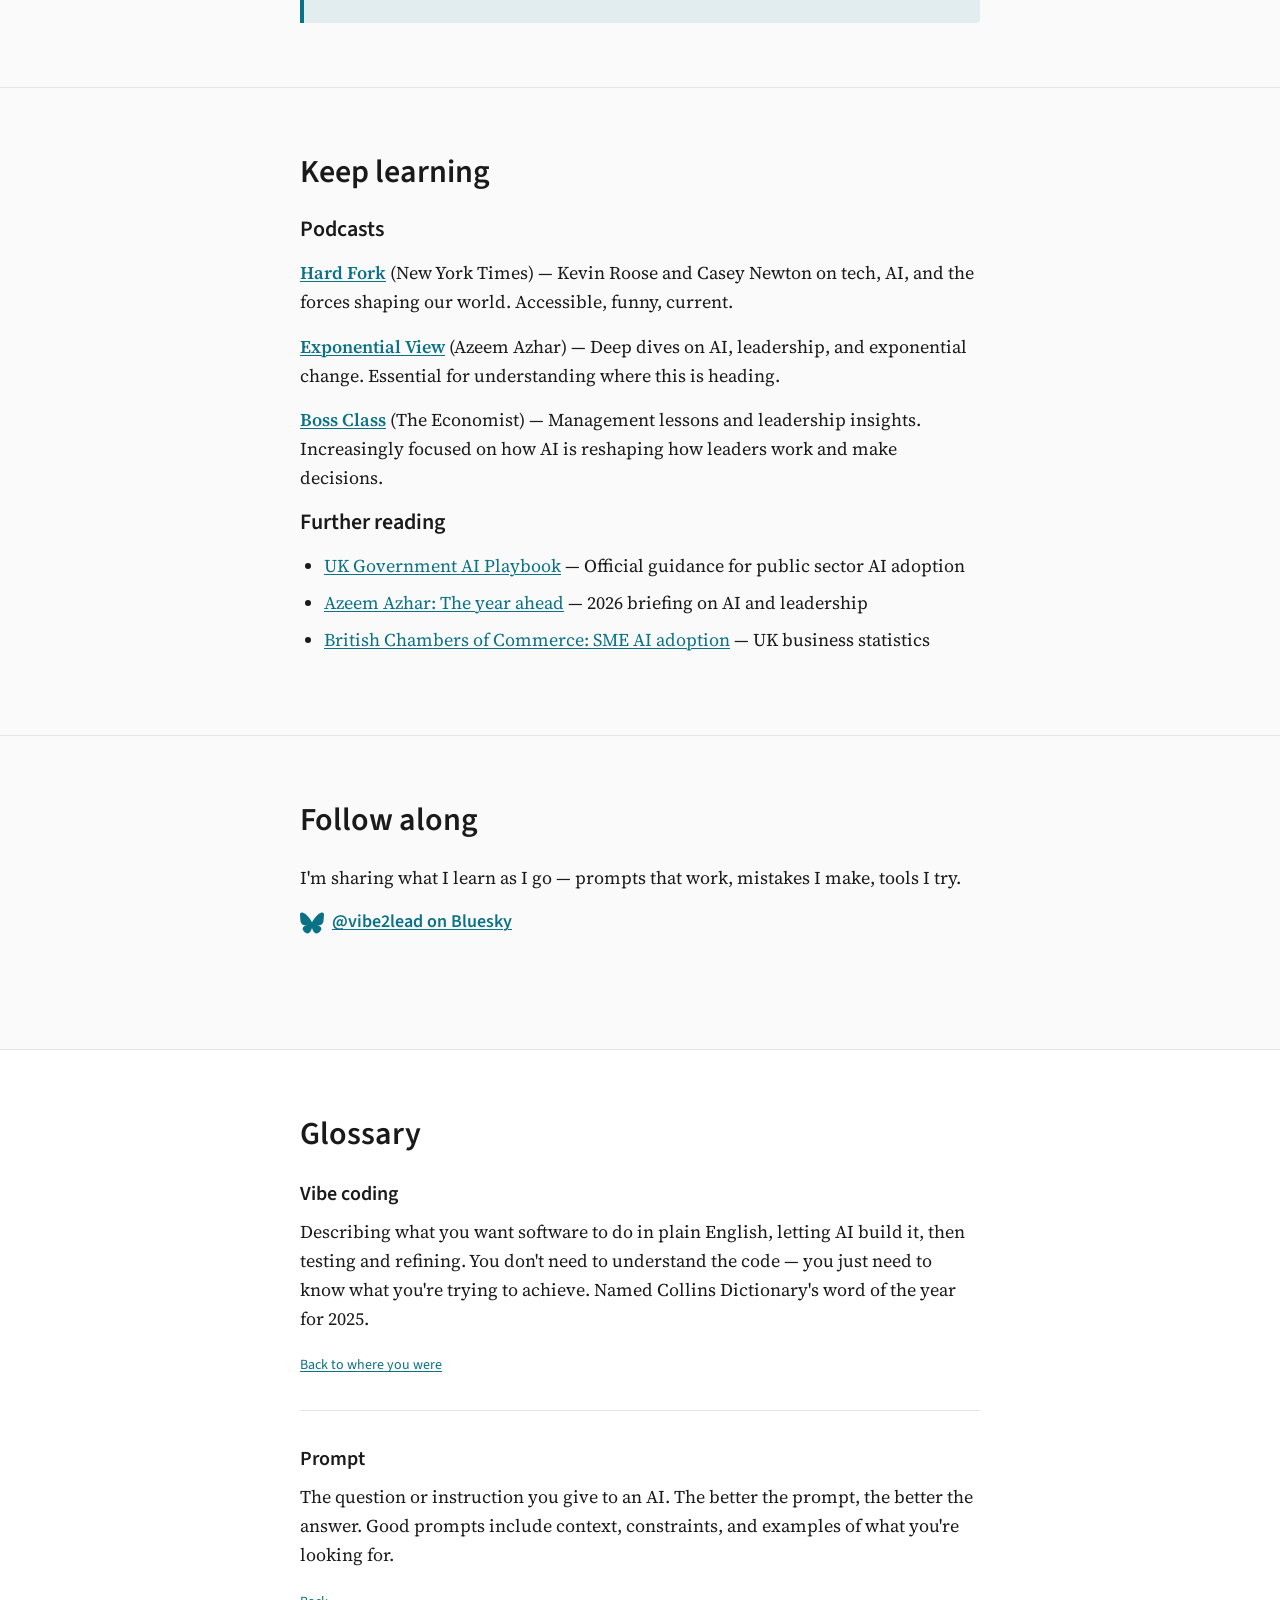
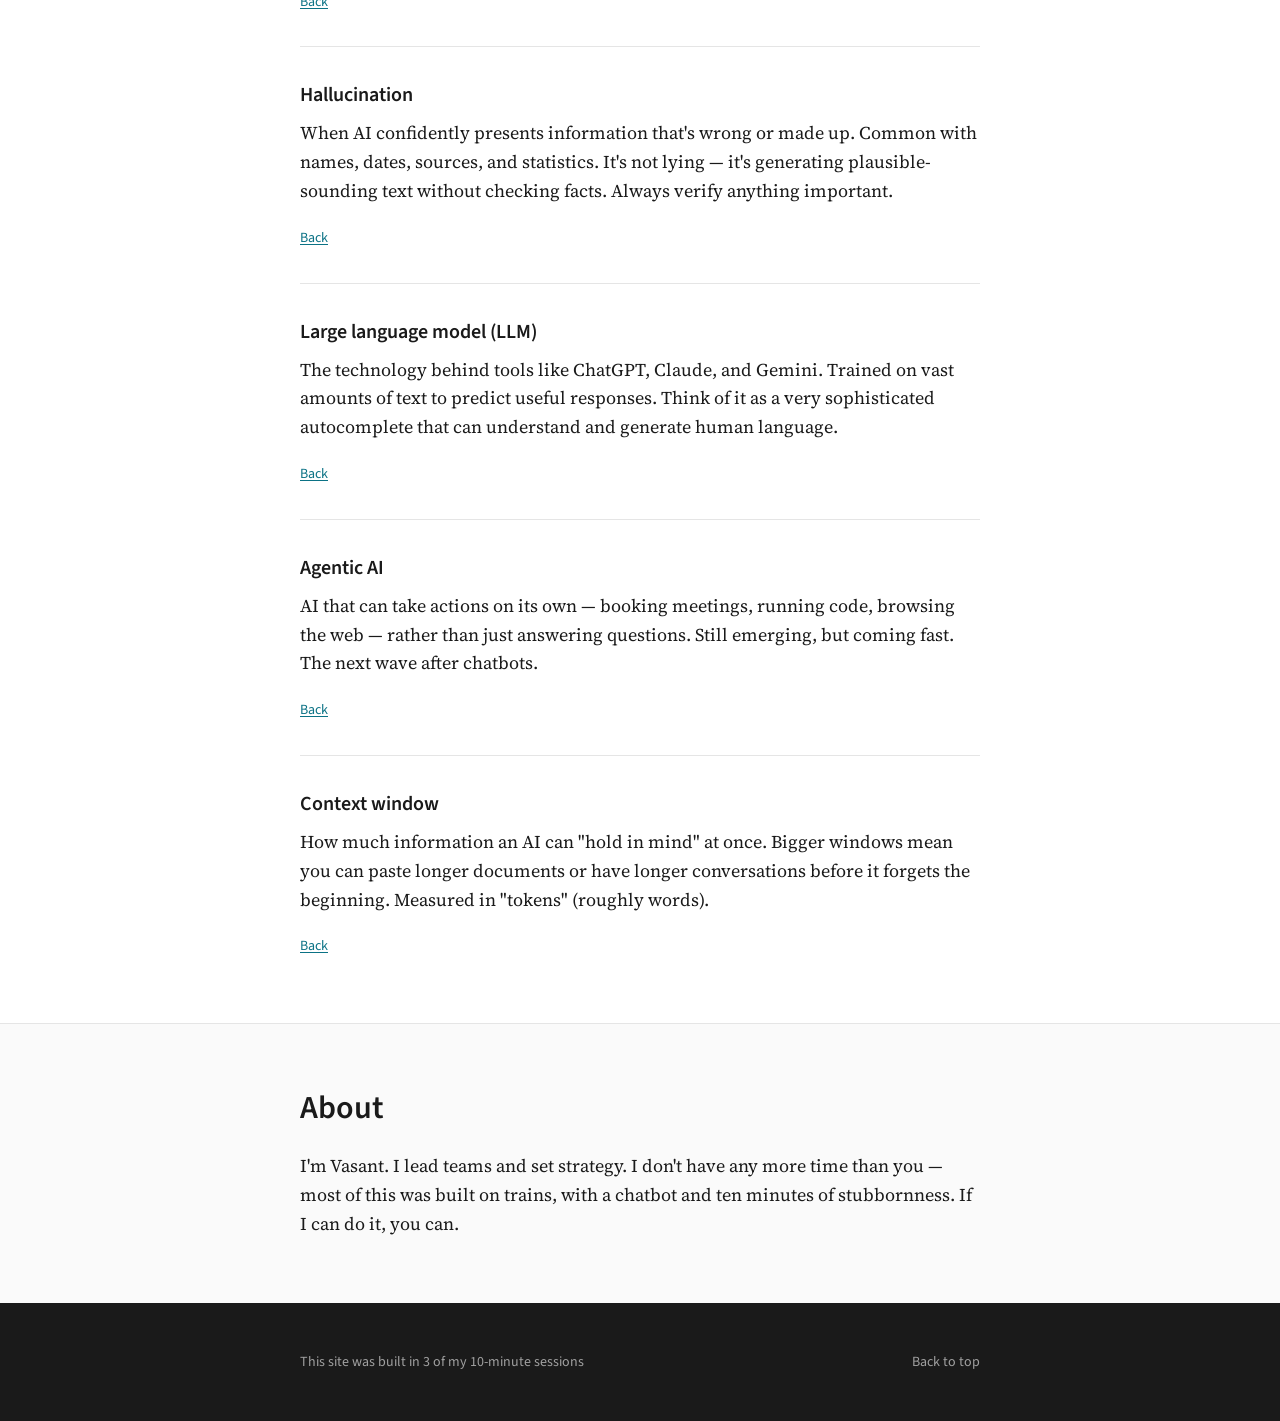
==== commit 84550663: "Book starts closed, animates only on user click - Removed automatic book animation on page load - Bo" ====
--- a/index.html
+++ b/index.html
@@ -78,9 +78,9 @@
                         </div>
 
                         <!-- Filler pages after step 1 -->
-                        <div class="page filler filler-1a"><div class="page-front filler-front"></div><div class="page-back"></div></div>
-                        <div class="page filler filler-1b"><div class="page-front filler-front"></div><div class="page-back"></div></div>
-                        <div class="page filler filler-1c"><div class="page-front filler-front"></div><div class="page-back"></div></div>
+                        <div class="page filler filler-1a"><div class="page-front filler-front"><span class="filler-text">notes</span></div><div class="page-back"><span class="filler-text-back">ideas</span></div></div>
+                        <div class="page filler filler-1b"><div class="page-front filler-front"><span class="filler-text">practice</span></div><div class="page-back"><span class="filler-text-back">learn</span></div></div>
+                        <div class="page filler filler-1c"><div class="page-front filler-front"><span class="filler-text">reflect</span></div><div class="page-back"><span class="filler-text-back">grow</span></div></div>
 
                         <!-- Page 2 -->
                         <div class="page page-2">
@@ -92,9 +92,9 @@
                         </div>
 
                         <!-- Filler pages after step 2 -->
-                        <div class="page filler filler-2a"><div class="page-front filler-front"></div><div class="page-back"></div></div>
-                        <div class="page filler filler-2b"><div class="page-front filler-front"></div><div class="page-back"></div></div>
-                        <div class="page filler filler-2c"><div class="page-front filler-front"></div><div class="page-back"></div></div>
+                        <div class="page filler filler-2a"><div class="page-front filler-front"><span class="filler-text">explore</span></div><div class="page-back"><span class="filler-text-back">try</span></div></div>
+                        <div class="page filler filler-2b"><div class="page-front filler-front"><span class="filler-text">ask</span></div><div class="page-back"><span class="filler-text-back">iterate</span></div></div>
+                        <div class="page filler filler-2c"><div class="page-front filler-front"><span class="filler-text">build</span></div><div class="page-back"><span class="filler-text-back">test</span></div></div>
 
                         <!-- Page 3 -->
                         <div class="page page-3">
@@ -106,9 +106,9 @@
                         </div>
 
                         <!-- Filler pages after step 3 -->
-                        <div class="page filler filler-3a"><div class="page-front filler-front"></div><div class="page-back"></div></div>
-                        <div class="page filler filler-3b"><div class="page-front filler-front"></div><div class="page-back"></div></div>
-                        <div class="page filler filler-3c"><div class="page-front filler-front"></div><div class="page-back"></div></div>
+                        <div class="page filler filler-3a"><div class="page-front filler-front"><span class="filler-text">refine</span></div><div class="page-back"><span class="filler-text-back">check</span></div></div>
+                        <div class="page filler filler-3b"><div class="page-front filler-front"><span class="filler-text">verify</span></div><div class="page-back"><span class="filler-text-back">adapt</span></div></div>
+                        <div class="page filler filler-3c"><div class="page-front filler-front"><span class="filler-text">improve</span></div><div class="page-back"><span class="filler-text-back">repeat</span></div></div>
 
                         <!-- Page 4 -->
                         <div class="page page-4">
@@ -120,9 +120,9 @@
                         </div>
 
                         <!-- Filler pages after step 4 -->
-                        <div class="page filler filler-4a"><div class="page-front filler-front"></div><div class="page-back"></div></div>
-                        <div class="page filler filler-4b"><div class="page-front filler-front"></div><div class="page-back"></div></div>
-                        <div class="page filler filler-4c"><div class="page-front filler-front"></div><div class="page-back"></div></div>
+                        <div class="page filler filler-4a"><div class="page-front filler-front"><span class="filler-text">share</span></div><div class="page-back"><span class="filler-text-back">teach</span></div></div>
+                        <div class="page filler filler-4b"><div class="page-front filler-front"><span class="filler-text">lead</span></div><div class="page-back"><span class="filler-text-back">inspire</span></div></div>
+                        <div class="page filler filler-4c"><div class="page-front filler-front"><span class="filler-text">change</span></div><div class="page-back"><span class="filler-text-back">thrive</span></div></div>
 
                         <!-- Page 5 (final) -->
                         <div class="page page-5">
--- a/styles.css
+++ b/styles.css
@@ -290,8 +290,8 @@
     height: 100%;
     transform-style: preserve-3d;
     transform-origin: left center;
-    animation: openCover 1.2s ease-in-out 0.5s forwards;
     z-index: 100;
+    /* No animation by default - starts closed */
 }
 
 .cover-front {
@@ -430,10 +430,74 @@
     margin: 0;
 }
 
-/* Filler pages - lighter styling */
+/* Filler pages - lighter styling with faded text */
 .filler-front {
     background: linear-gradient(to right, #faf9f7 0%, #fefefe 15%, #fefefe 100%);
     box-shadow: inset -2px 0 10px rgba(0,0,0,0.04);
+    display: flex;
+    flex-direction: column;
+    justify-content: center;
+    align-items: center;
+    padding: var(--space-lg);
+}
+
+.filler-front::after {
+    content: '';
+    position: absolute;
+    top: 20%;
+    left: 15%;
+    right: 15%;
+    height: 8px;
+    background: rgba(0,0,0,0.03);
+    border-radius: 4px;
+}
+
+.filler .page-back {
+    background: linear-gradient(to left, #faf9f7 0%, #f5f5f2 100%);
+}
+
+.filler .page-back::before {
+    content: '';
+    position: absolute;
+    top: 25%;
+    left: 12%;
+    right: 12%;
+    height: 6px;
+    background: rgba(0,0,0,0.025);
+    border-radius: 3px;
+}
+
+.filler .page-back::after {
+    content: '';
+    position: absolute;
+    top: 35%;
+    left: 15%;
+    right: 20%;
+    height: 6px;
+    background: rgba(0,0,0,0.02);
+    border-radius: 3px;
+}
+
+.filler-text {
+    font-family: var(--font-serif);
+    font-size: 1.5rem;
+    font-style: italic;
+    color: rgba(0, 0, 0, 0.06);
+    text-transform: lowercase;
+    letter-spacing: 0.1em;
+}
+
+.filler-text-back {
+    position: absolute;
+    top: 50%;
+    left: 50%;
+    transform: translate(-50%, -50%);
+    font-family: var(--font-serif);
+    font-size: 1.25rem;
+    font-style: italic;
+    color: rgba(0, 0, 0, 0.04);
+    text-transform: lowercase;
+    letter-spacing: 0.1em;
 }
 
 /* Z-index stacking for proper page order */
@@ -494,13 +558,16 @@
     }
 }
 
-/* Quick filler page flip - fast and light */
+/* Quick filler page flip - corner peel effect */
 @keyframes flipFiller {
     0% {
-        transform: rotateY(0deg);
+        transform: rotateY(0deg) rotateX(0deg);
+    }
+    30% {
+        transform: rotateY(-40deg) rotateX(-8deg);
     }
     100% {
-        transform: rotateY(-160deg);
+        transform: rotateY(-160deg) rotateX(0deg);
     }
 }
 
@@ -514,29 +581,32 @@
     }
 }
 
-/* Step page animations */
-.page-1 { animation: turnPage 0.8s ease-out 1.7s forwards; }
-.page-2 { animation: turnPage 0.8s ease-out 3.3s forwards; }
-.page-3 { animation: turnPage 0.8s ease-out 4.9s forwards; }
-.page-4 { animation: turnPage 0.8s ease-out 6.5s forwards; }
-.page-5 { animation: turnPage 0.8s ease-out 8.1s forwards; }
-
-/* Filler page animations - quick flicks between steps */
-.filler-1a { animation: flipFiller 0.15s ease-in 2.6s forwards; }
-.filler-1b { animation: flipFiller 0.15s ease-in 2.8s forwards; }
-.filler-1c { animation: flipFiller 0.15s ease-in 3.0s forwards; }
-
-.filler-2a { animation: flipFiller 0.15s ease-in 4.2s forwards; }
-.filler-2b { animation: flipFiller 0.15s ease-in 4.4s forwards; }
-.filler-2c { animation: flipFiller 0.15s ease-in 4.6s forwards; }
-
-.filler-3a { animation: flipFiller 0.15s ease-in 5.8s forwards; }
-.filler-3b { animation: flipFiller 0.15s ease-in 6.0s forwards; }
-.filler-3c { animation: flipFiller 0.15s ease-in 6.2s forwards; }
-
-.filler-4a { animation: flipFiller 0.15s ease-in 7.4s forwards; }
-.filler-4b { animation: flipFiller 0.15s ease-in 7.6s forwards; }
-.filler-4c { animation: flipFiller 0.15s ease-in 7.8s forwards; }
+/* Step page animations - applied via JS on click */
+.book.animating .page-1 { animation: turnPage 0.8s ease-out 1.7s forwards; }
+.book.animating .page-2 { animation: turnPage 0.8s ease-out 3.5s forwards; }
+.book.animating .page-3 { animation: turnPage 0.8s ease-out 5.3s forwards; }
+.book.animating .page-4 { animation: turnPage 0.8s ease-out 7.1s forwards; }
+.book.animating .page-5 { animation: turnPage 0.8s ease-out 8.9s forwards; }
+
+/* Filler page animations - rapid corner flicks */
+.book.animating .filler-1a { animation: flipFiller 0.12s ease-in 2.6s forwards; }
+.book.animating .filler-1b { animation: flipFiller 0.12s ease-in 2.75s forwards; }
+.book.animating .filler-1c { animation: flipFiller 0.12s ease-in 2.9s forwards; }
+
+.book.animating .filler-2a { animation: flipFiller 0.12s ease-in 4.4s forwards; }
+.book.animating .filler-2b { animation: flipFiller 0.12s ease-in 4.55s forwards; }
+.book.animating .filler-2c { animation: flipFiller 0.12s ease-in 4.7s forwards; }
+
+.book.animating .filler-3a { animation: flipFiller 0.12s ease-in 6.2s forwards; }
+.book.animating .filler-3b { animation: flipFiller 0.12s ease-in 6.35s forwards; }
+.book.animating .filler-3c { animation: flipFiller 0.12s ease-in 6.5s forwards; }
+
+.book.animating .filler-4a { animation: flipFiller 0.12s ease-in 8.0s forwards; }
+.book.animating .filler-4b { animation: flipFiller 0.12s ease-in 8.15s forwards; }
+.book.animating .filler-4c { animation: flipFiller 0.12s ease-in 8.3s forwards; }
+
+/* Cover animation - applied via JS */
+.book.animating .book-cover { animation: openCover 1.2s ease-in-out 0.5s forwards; }
 
 /* Reduced motion: show static open book */
 @media (prefers-reduced-motion: reduce) {
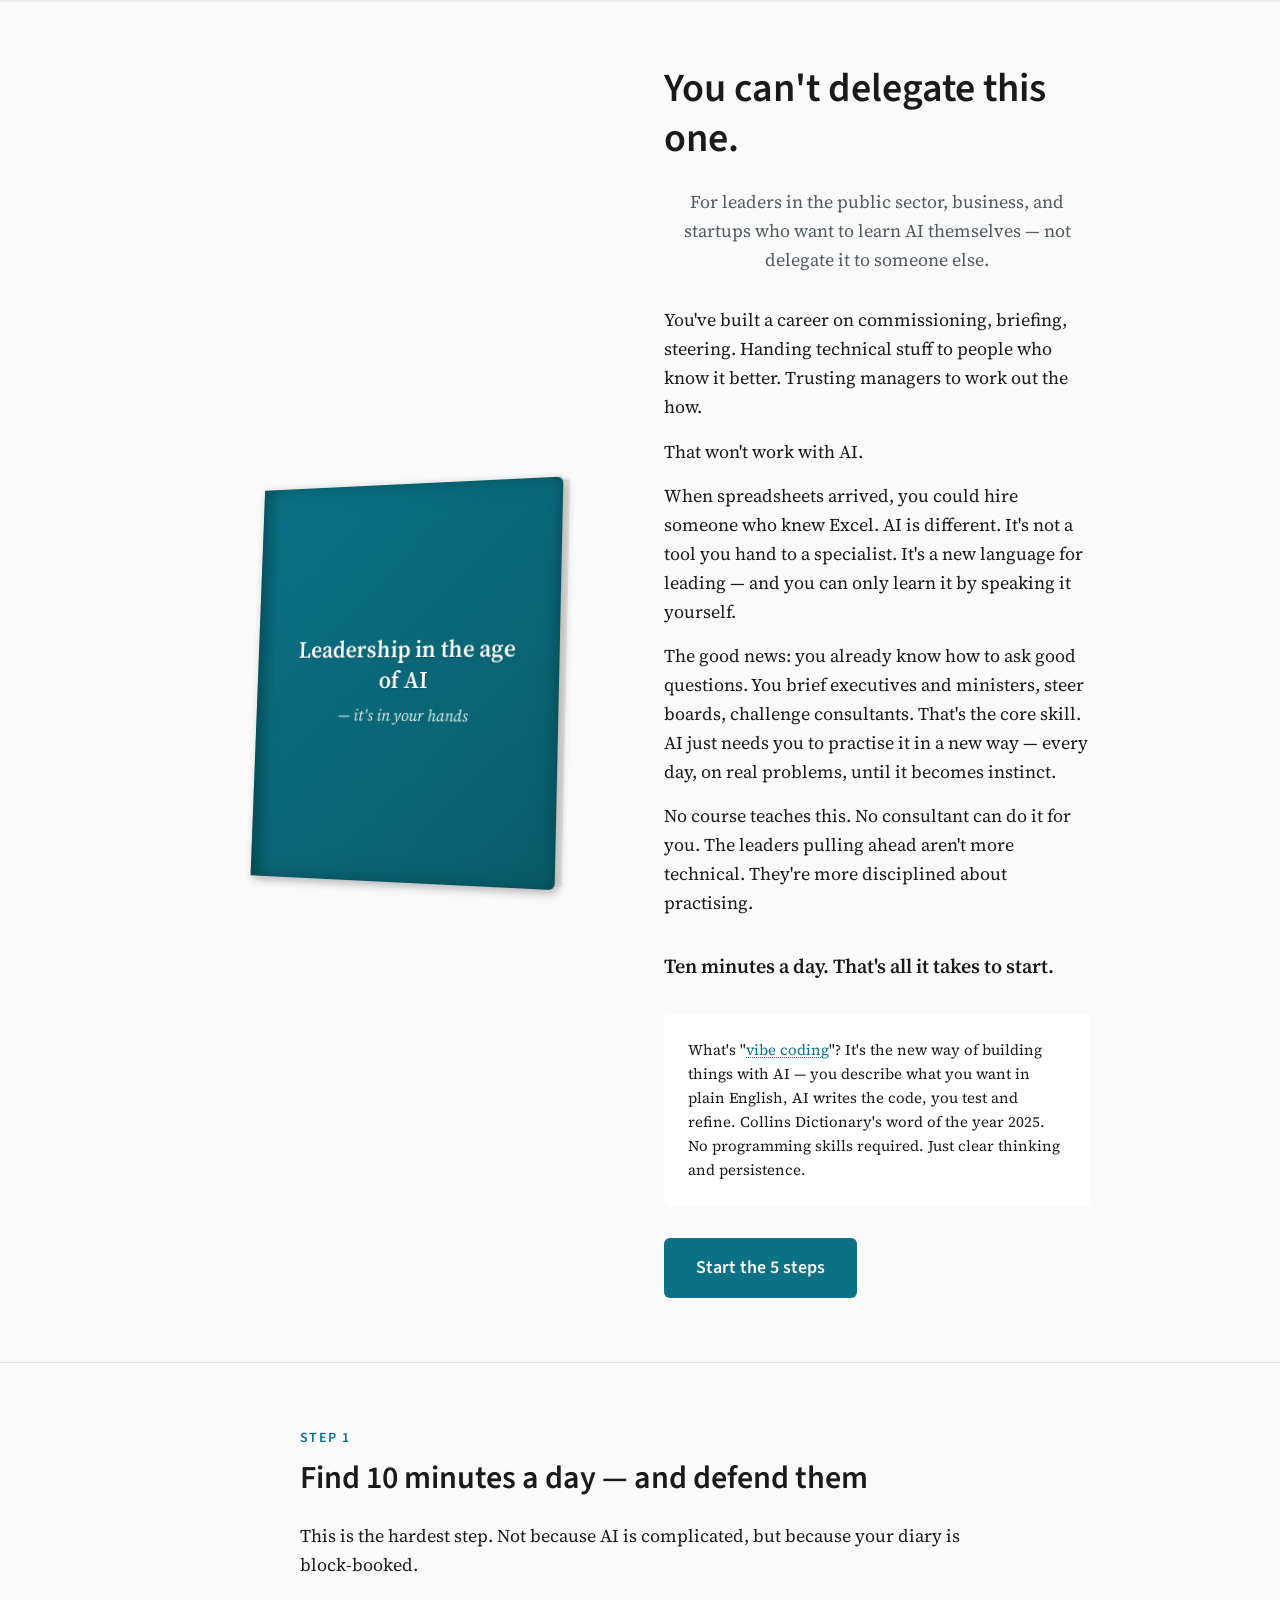
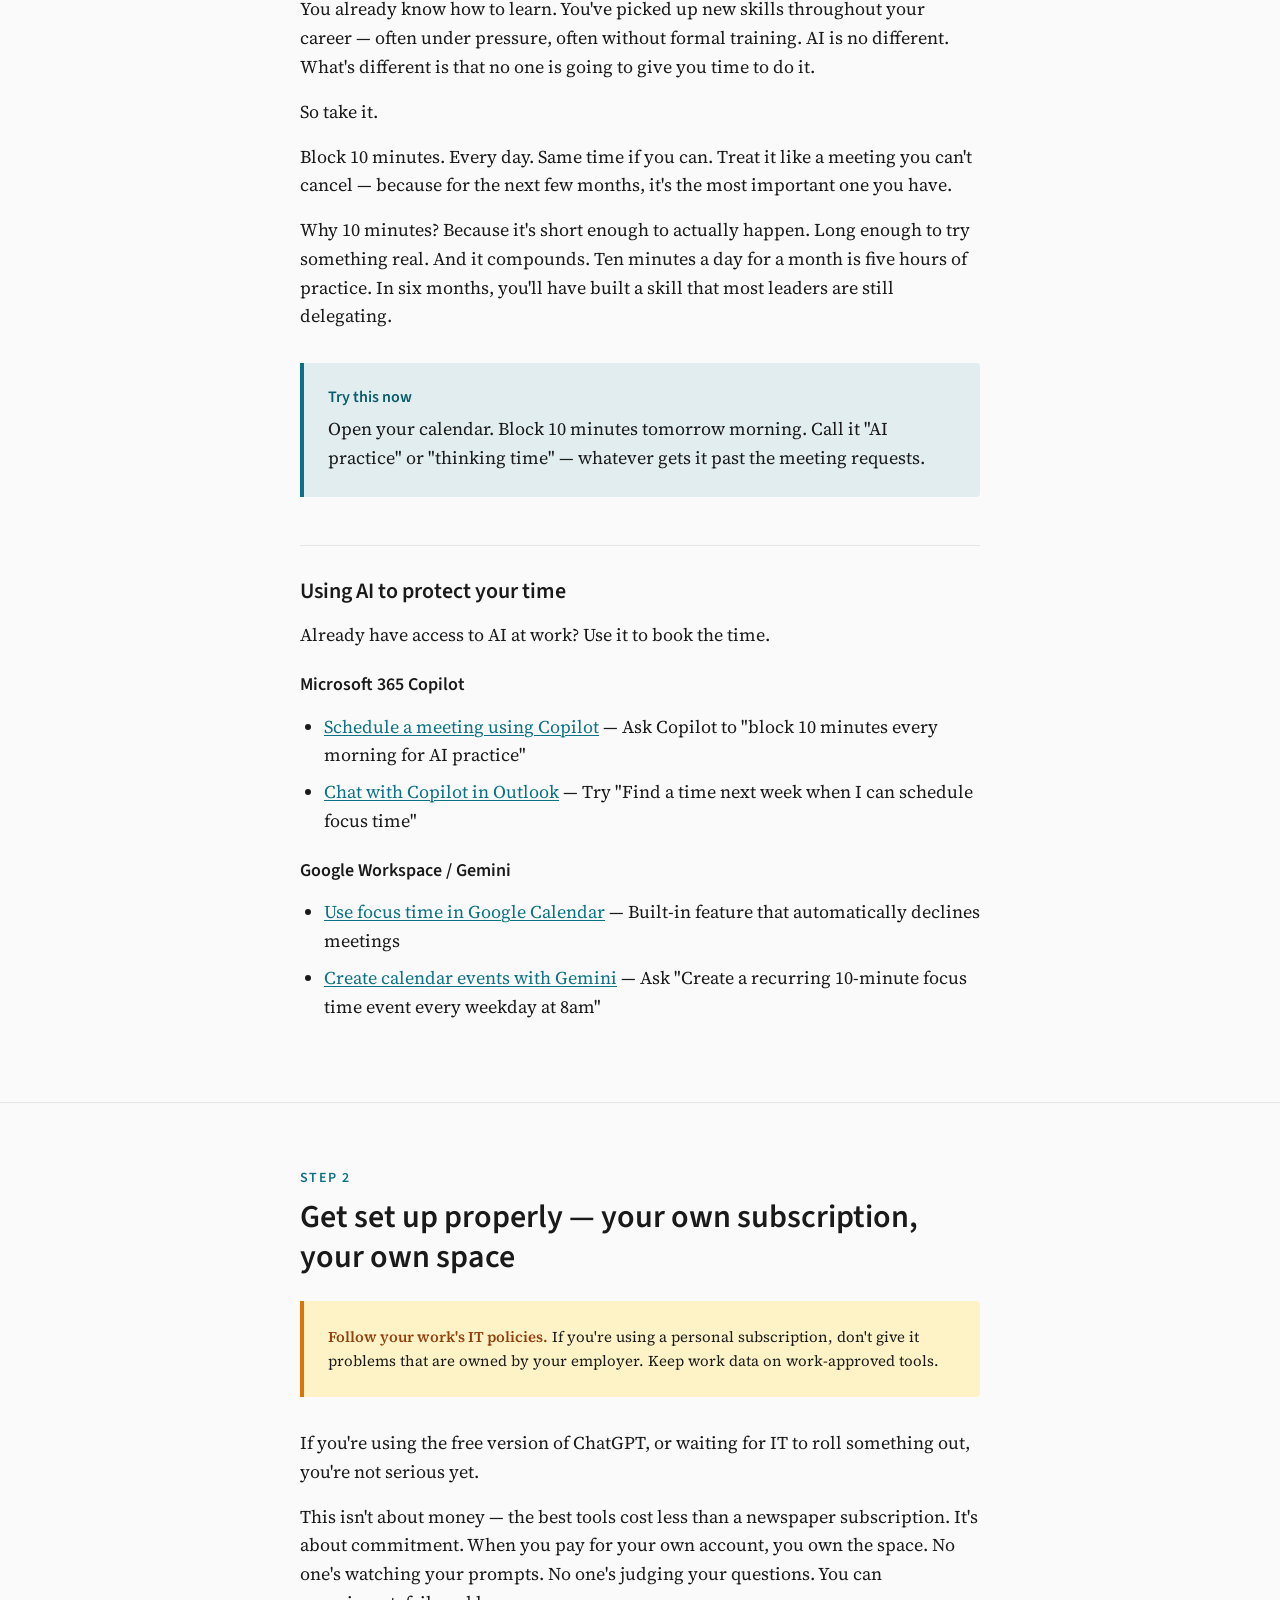
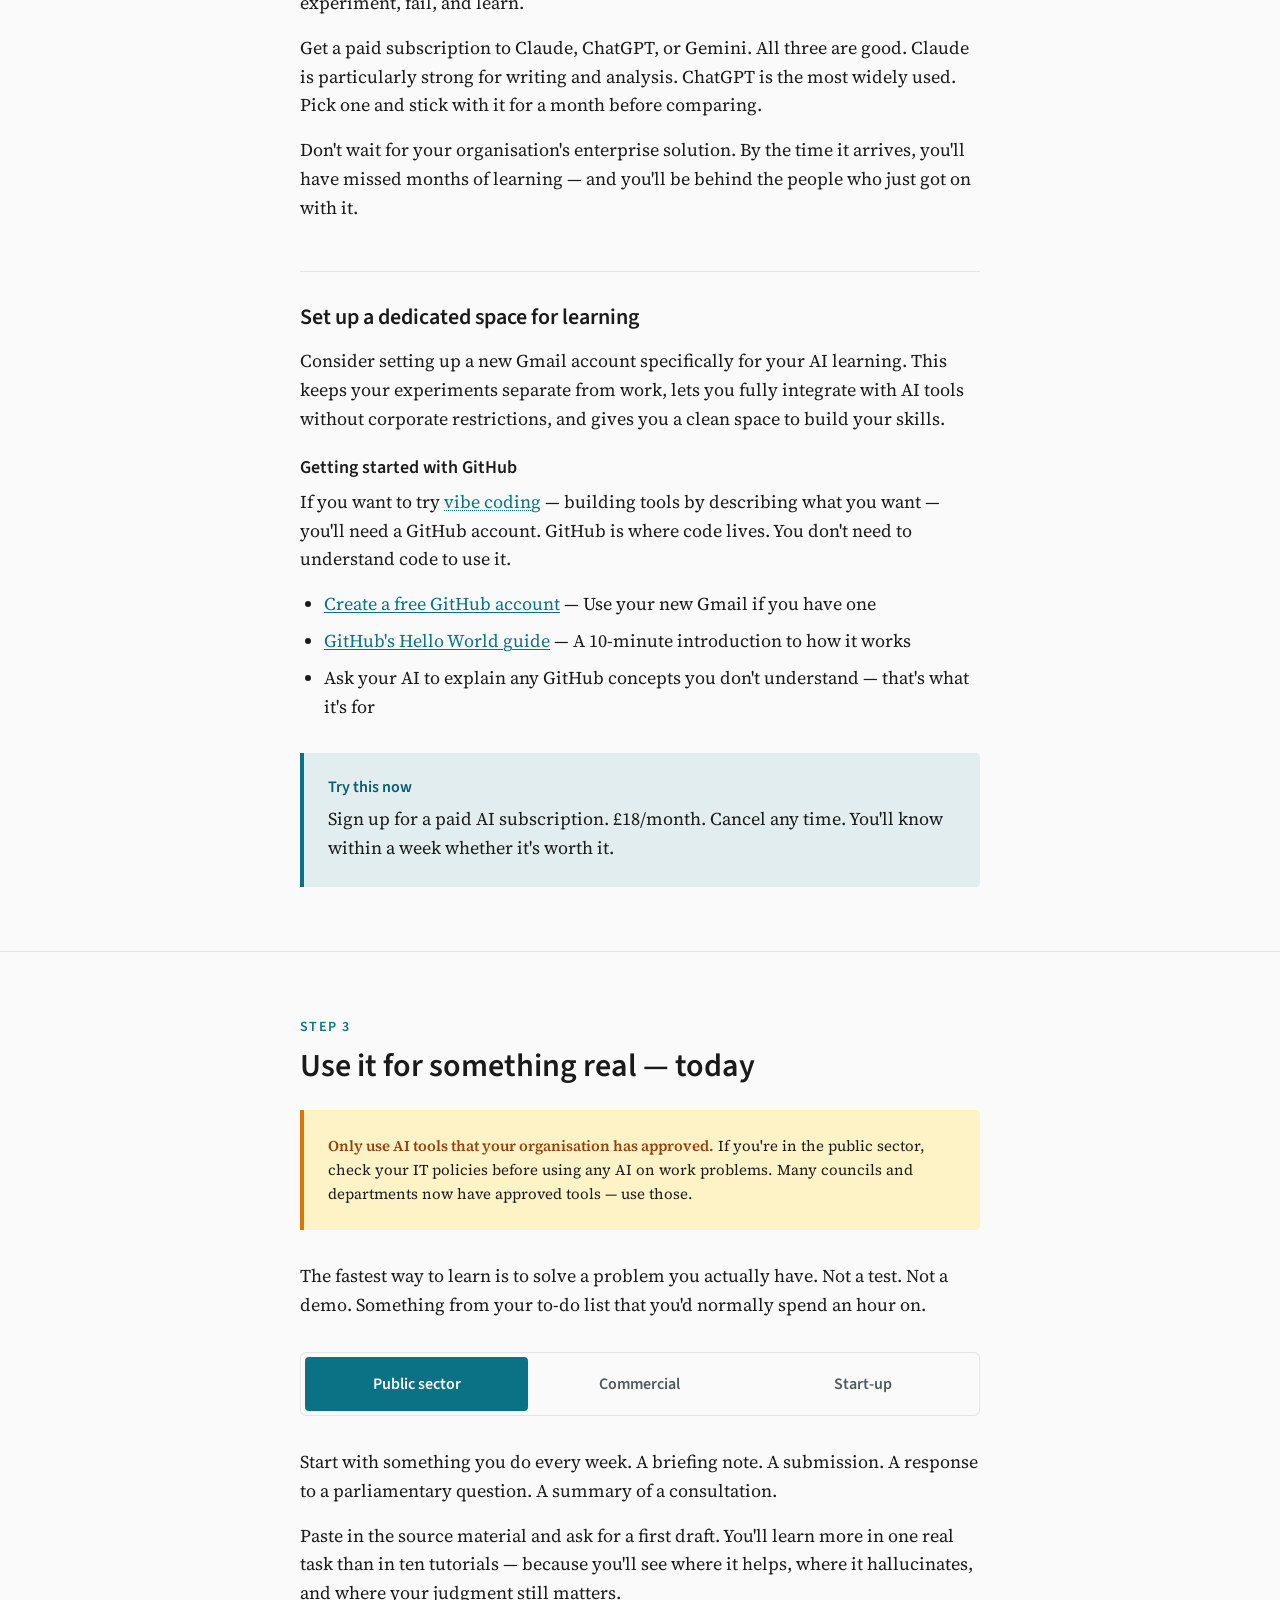
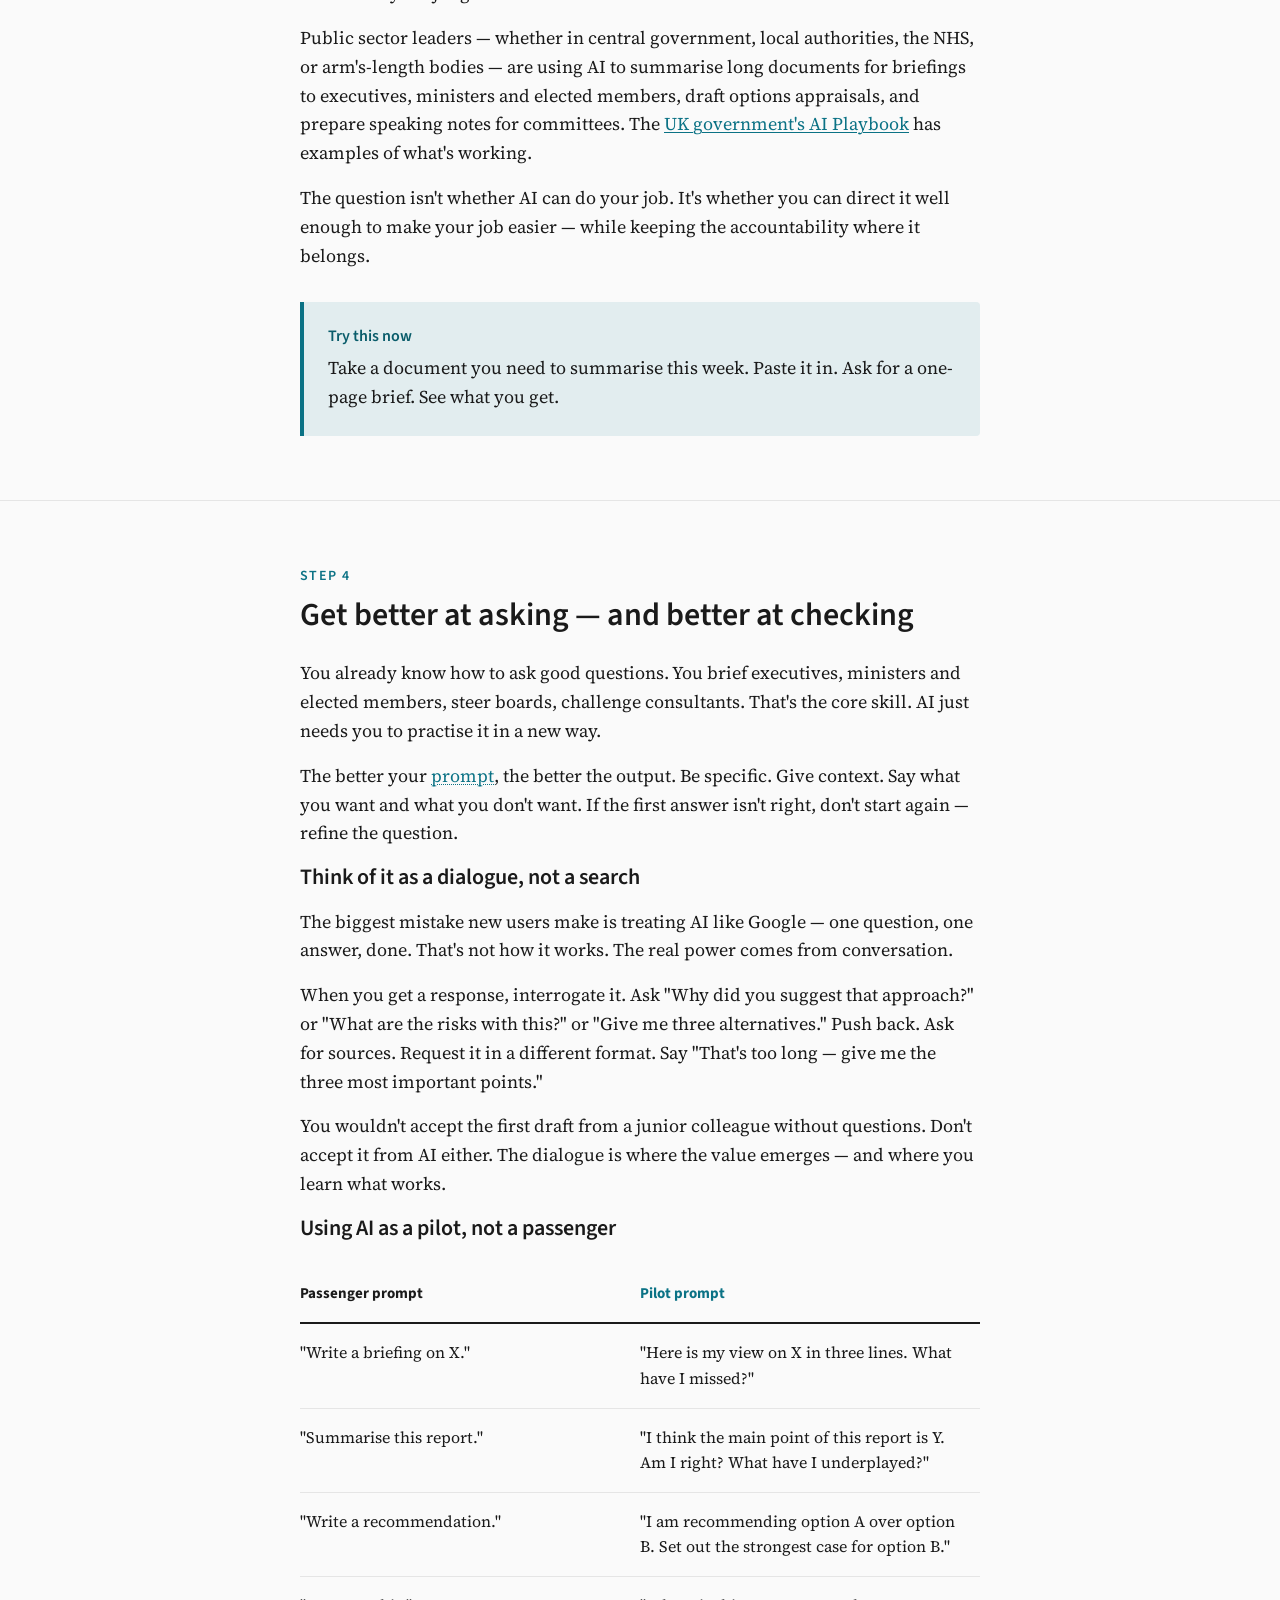
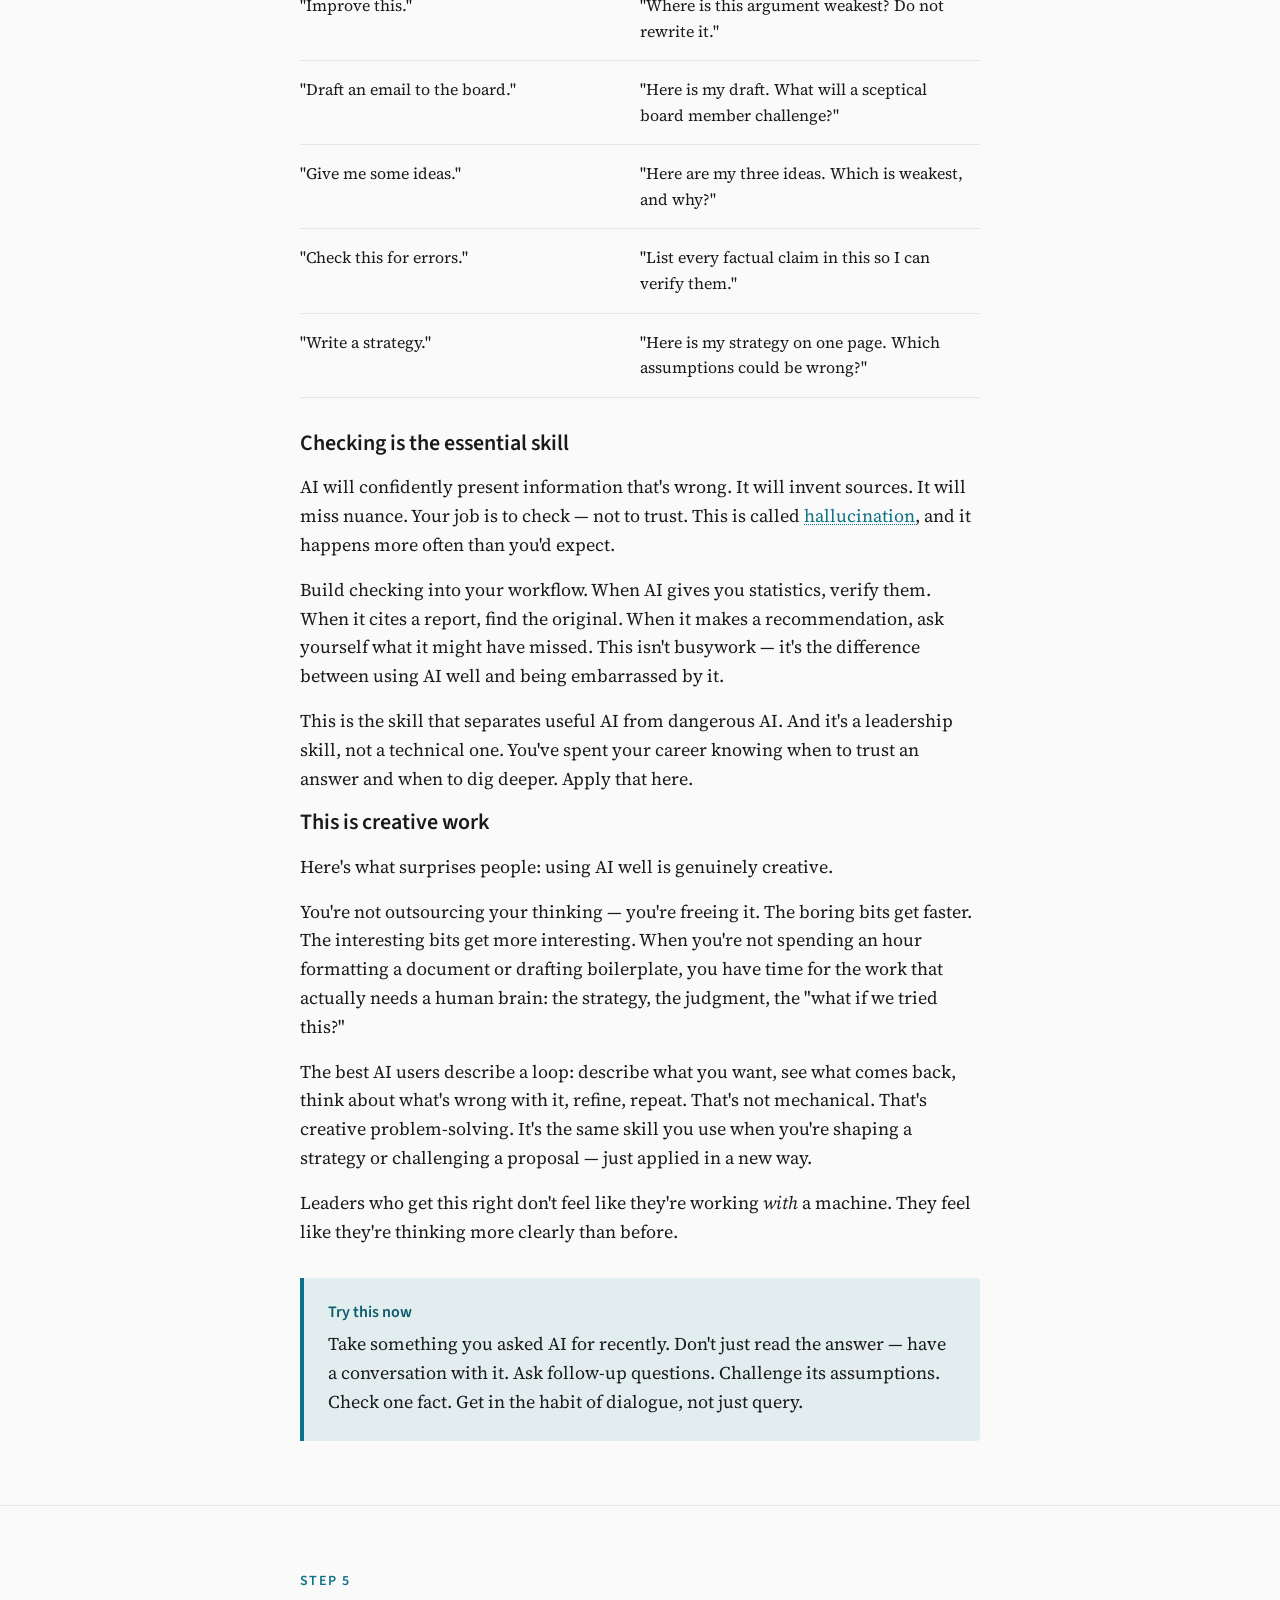
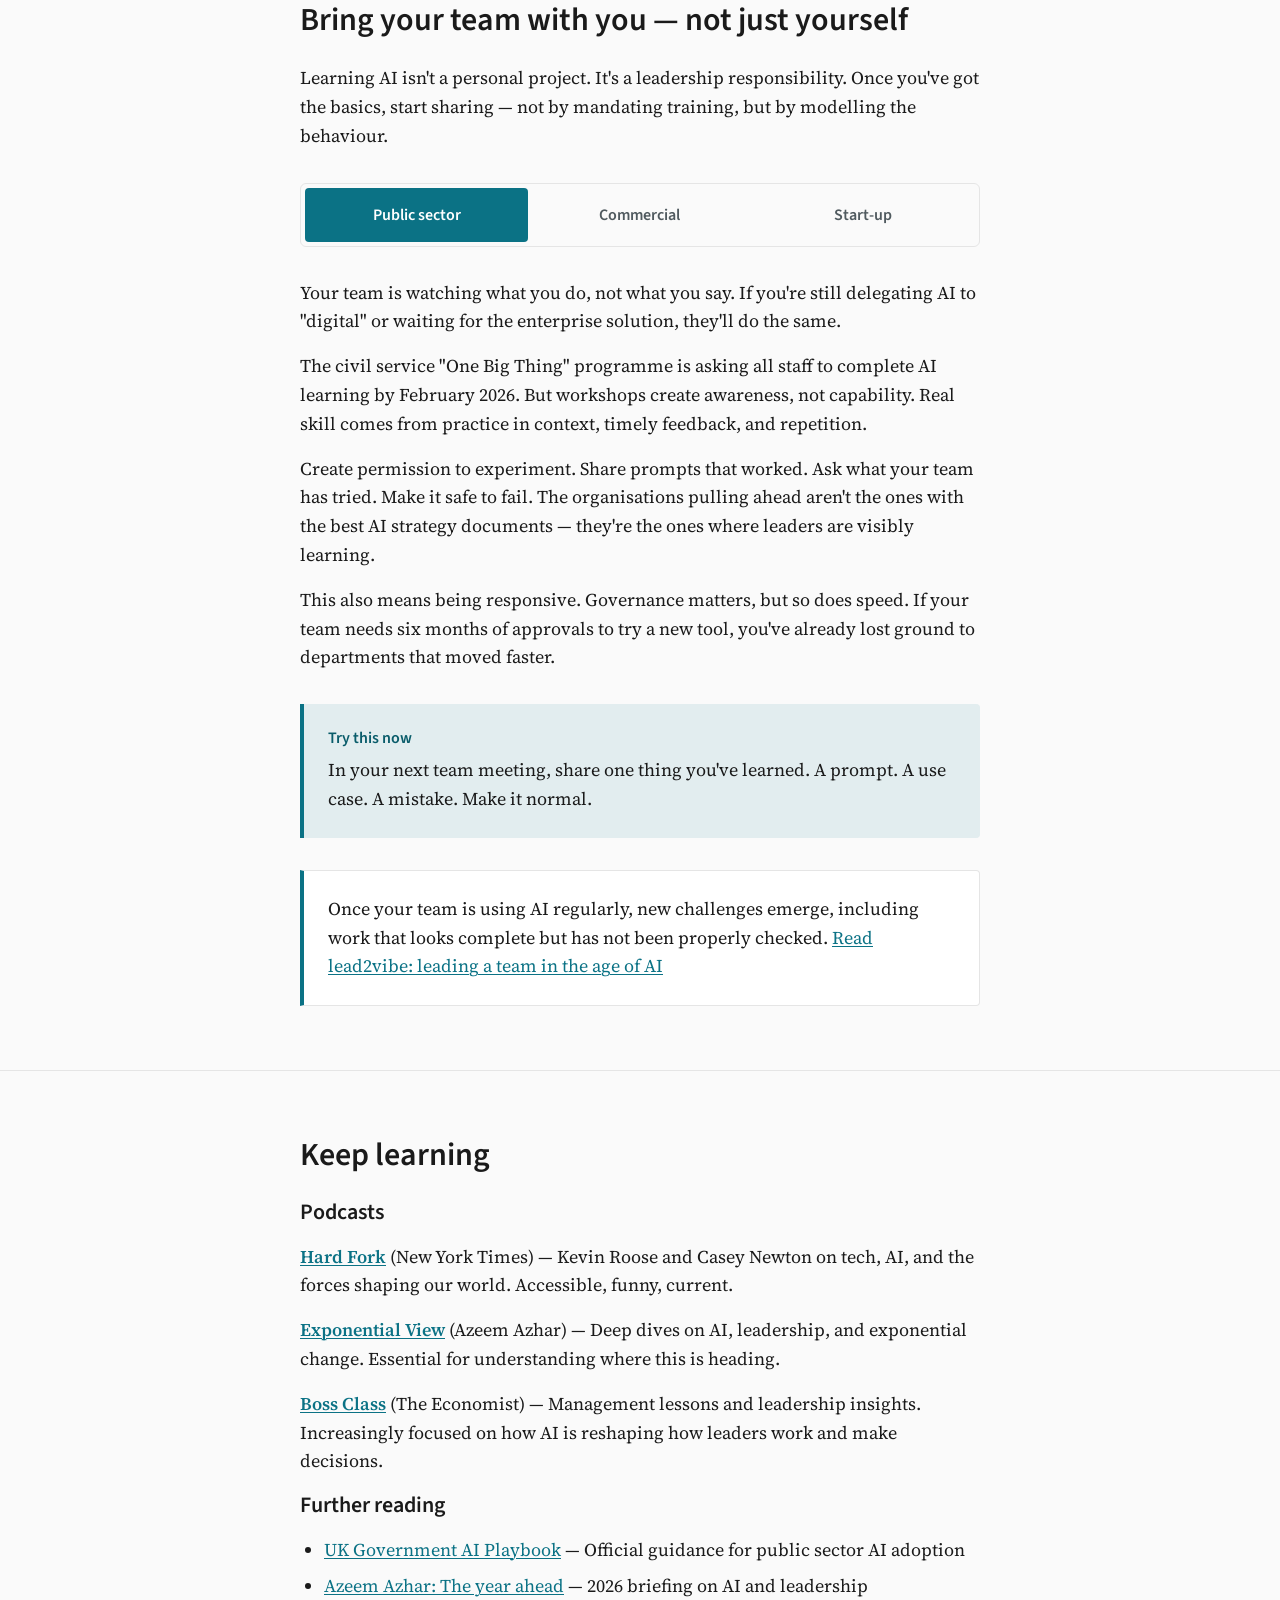
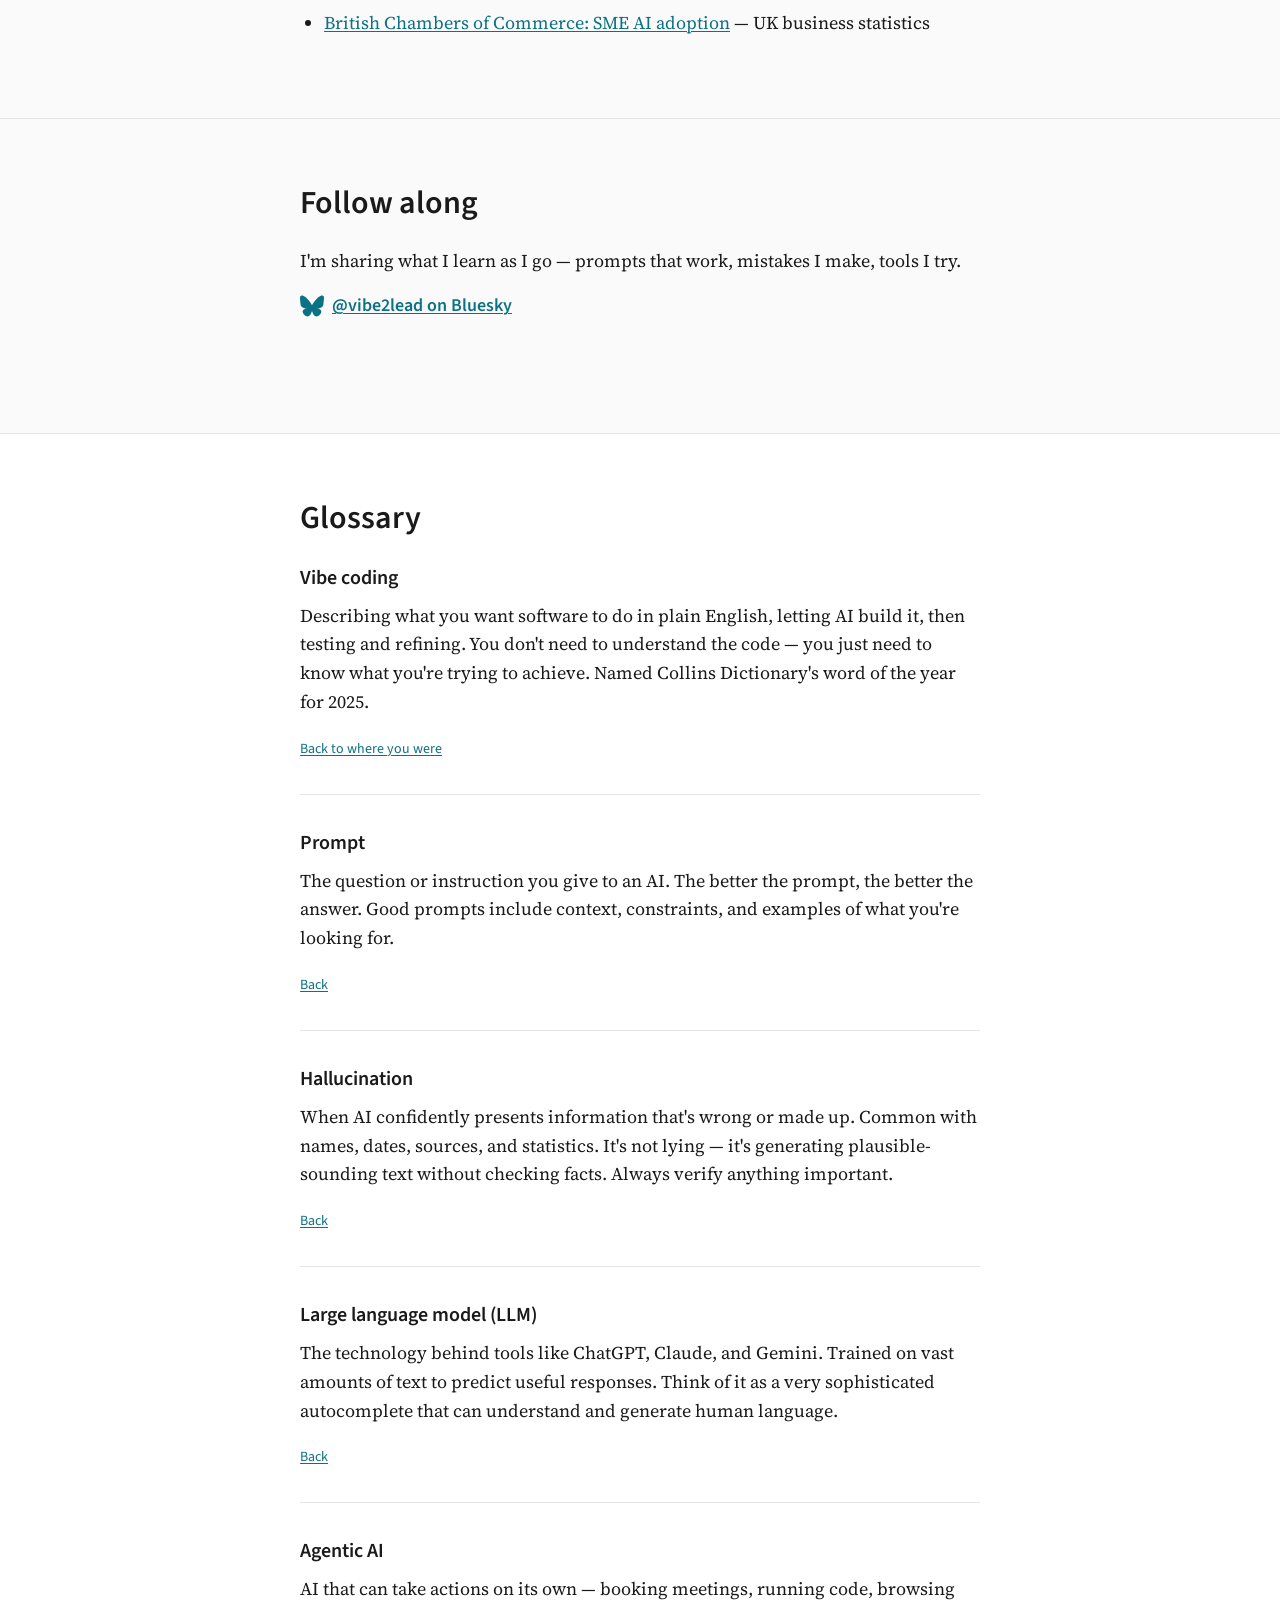
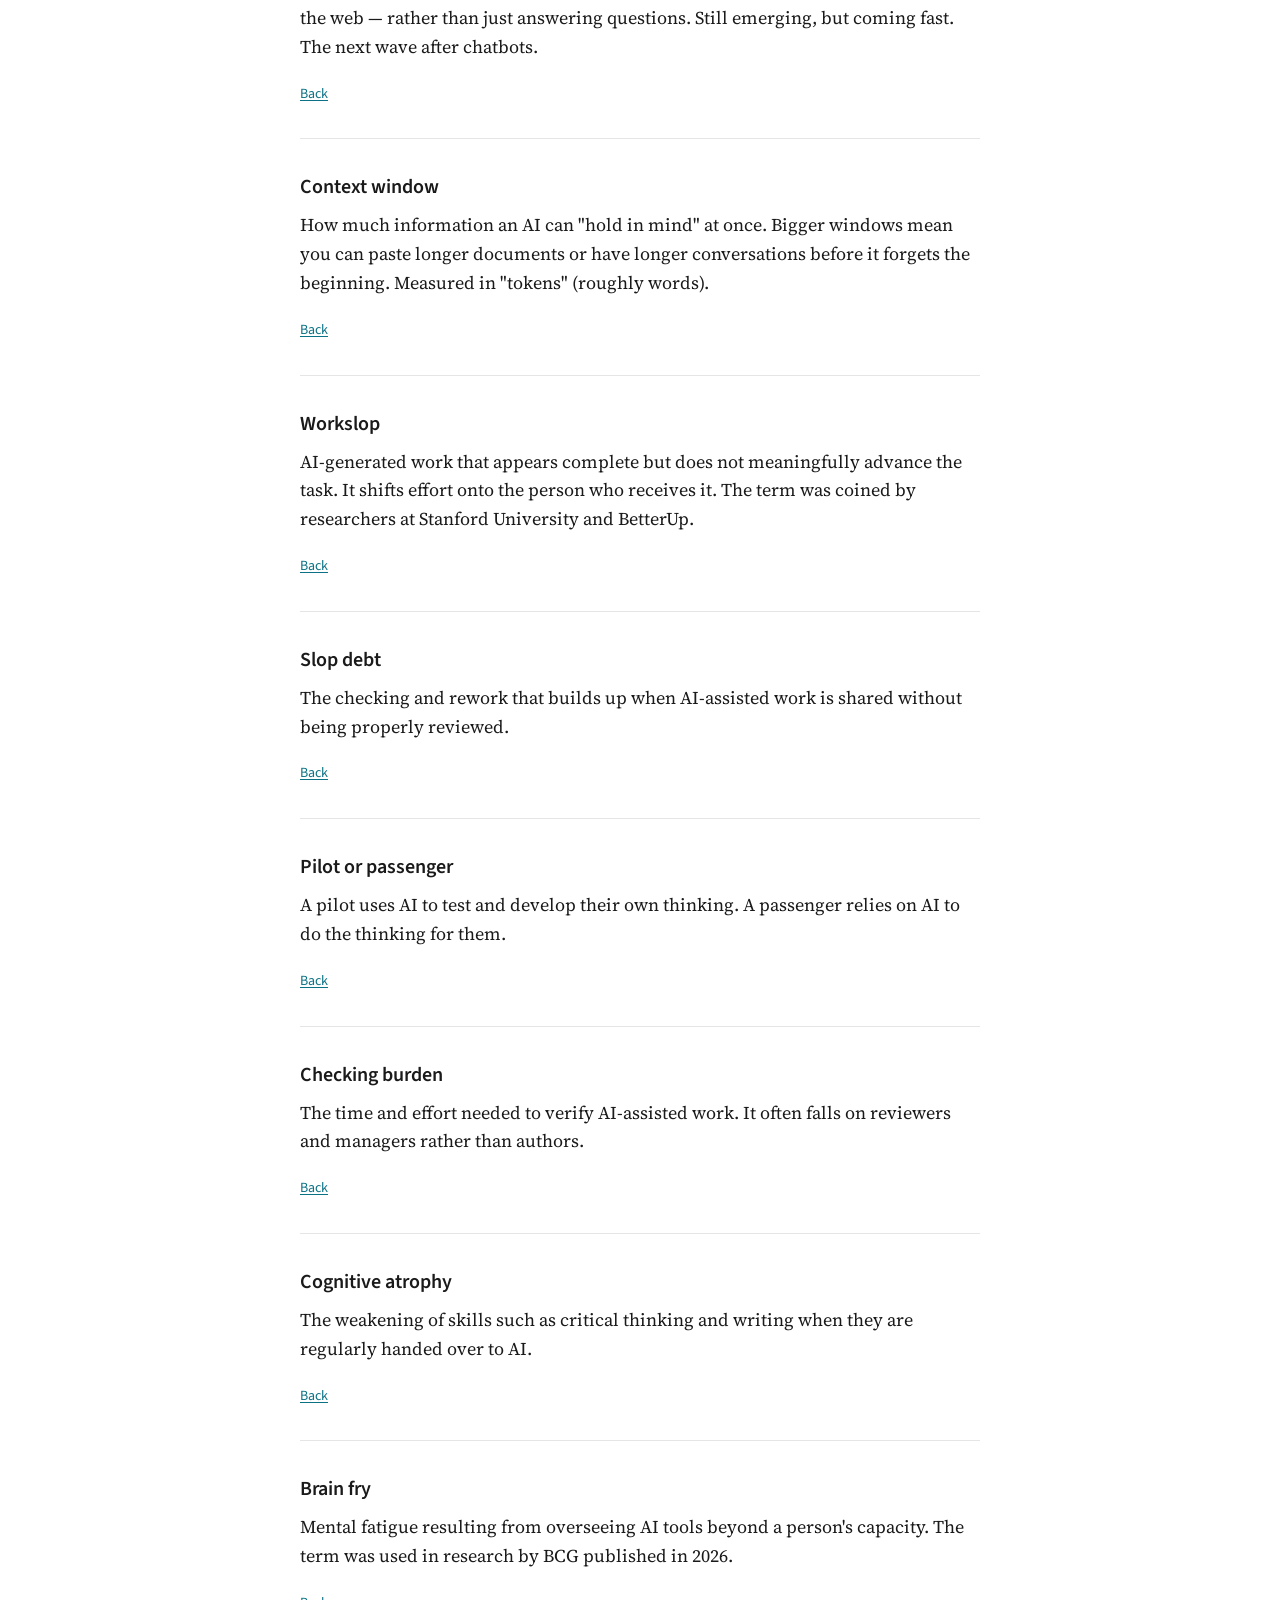
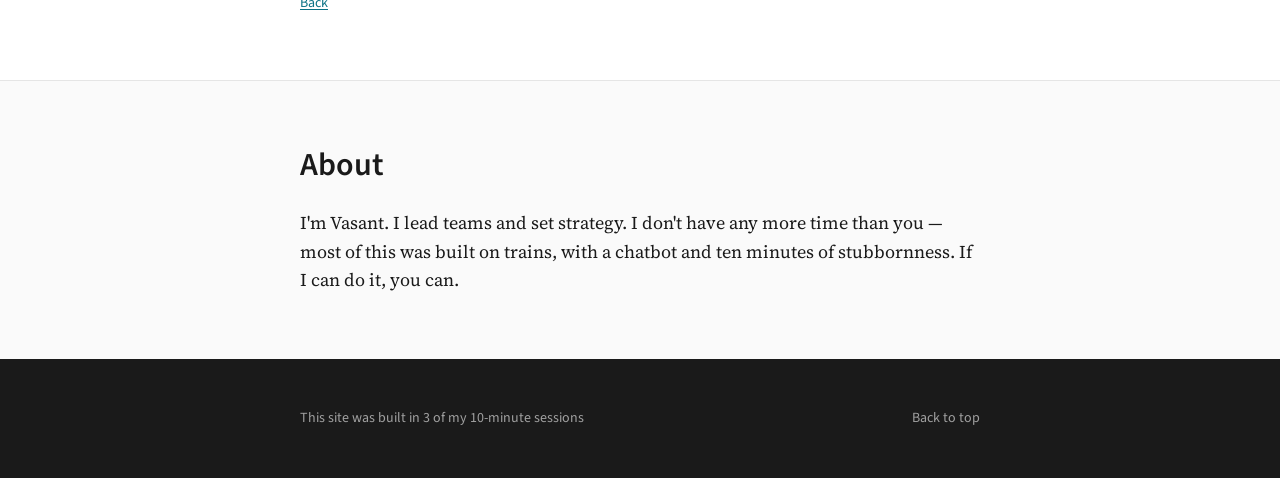
==== commit f0cc39b2: "Add lead2vibe page at /leading-ai - New page: hero, three risk cards, five steps with risk tags and " ====
--- a/index.html
+++ b/index.html
@@ -335,6 +335,50 @@
 
                 <p>You wouldn't accept the first draft from a junior colleague without questions. Don't accept it from AI either. The dialogue is where the value emerges — and where you learn what works.</p>
 
+                <h3 id="pilot-table-heading">Using AI as a pilot, not a passenger</h3>
+                <table class="prompt-table" role="table" aria-labelledby="pilot-table-heading">
+                    <thead role="rowgroup">
+                        <tr role="row">
+                            <th scope="col" role="columnheader">Passenger prompt</th>
+                            <th scope="col" role="columnheader">Pilot prompt</th>
+                        </tr>
+                    </thead>
+                    <tbody role="rowgroup">
+                        <tr role="row">
+                            <td role="cell" data-label="Passenger prompt">"Write a briefing on X."</td>
+                            <td role="cell" data-label="Pilot prompt">"Here is my view on X in three lines. What have I missed?"</td>
+                        </tr>
+                        <tr role="row">
+                            <td role="cell" data-label="Passenger prompt">"Summarise this report."</td>
+                            <td role="cell" data-label="Pilot prompt">"I think the main point of this report is Y. Am I right? What have I underplayed?"</td>
+                        </tr>
+                        <tr role="row">
+                            <td role="cell" data-label="Passenger prompt">"Write a recommendation."</td>
+                            <td role="cell" data-label="Pilot prompt">"I am recommending option A over option B. Set out the strongest case for option B."</td>
+                        </tr>
+                        <tr role="row">
+                            <td role="cell" data-label="Passenger prompt">"Improve this."</td>
+                            <td role="cell" data-label="Pilot prompt">"Where is this argument weakest? Do not rewrite it."</td>
+                        </tr>
+                        <tr role="row">
+                            <td role="cell" data-label="Passenger prompt">"Draft an email to the board."</td>
+                            <td role="cell" data-label="Pilot prompt">"Here is my draft. What will a sceptical board member challenge?"</td>
+                        </tr>
+                        <tr role="row">
+                            <td role="cell" data-label="Passenger prompt">"Give me some ideas."</td>
+                            <td role="cell" data-label="Pilot prompt">"Here are my three ideas. Which is weakest, and why?"</td>
+                        </tr>
+                        <tr role="row">
+                            <td role="cell" data-label="Passenger prompt">"Check this for errors."</td>
+                            <td role="cell" data-label="Pilot prompt">"List every factual claim in this so I can verify them."</td>
+                        </tr>
+                        <tr role="row">
+                            <td role="cell" data-label="Passenger prompt">"Write a strategy."</td>
+                            <td role="cell" data-label="Pilot prompt">"Here is my strategy on one page. Which assumptions could be wrong?"</td>
+                        </tr>
+                    </tbody>
+                </table>
+
                 <h3>Checking is the essential skill</h3>
 
                 <p>AI will confidently present information that's wrong. It will invent sources. It will miss nuance. Your job is to check — not to trust. This is called <a href="#hallucination" class="glossary-link">hallucination</a>, and it happens more often than you'd expect.</p>
@@ -423,6 +467,10 @@
                         <p>Add "What have you built or tried with AI this week?" to your next standup. Make it a ritual.</p>
                     </div>
                 </div>
+
+                <div class="teaser-box">
+                    <p>Once your team is using AI regularly, new challenges emerge, including work that looks complete but has not been properly checked. <a href="leading-ai/">Read lead2vibe: leading a team in the age of AI</a></p>
+                </div>
             </div>
         </section>
 
@@ -520,6 +568,54 @@
                             <a href="#" class="back-link" onclick="history.back(); return false;">Back</a>
                         </dd>
                     </div>
+
+                    <div class="glossary-entry" id="workslop">
+                        <dt>Workslop</dt>
+                        <dd>
+                            <p>AI-generated work that appears complete but does not meaningfully advance the task. It shifts effort onto the person who receives it. The term was coined by researchers at Stanford University and BetterUp.</p>
+                            <a href="#" class="back-link" onclick="history.back(); return false;">Back</a>
+                        </dd>
+                    </div>
+
+                    <div class="glossary-entry" id="slop-debt">
+                        <dt>Slop debt</dt>
+                        <dd>
+                            <p>The checking and rework that builds up when AI-assisted work is shared without being properly reviewed.</p>
+                            <a href="#" class="back-link" onclick="history.back(); return false;">Back</a>
+                        </dd>
+                    </div>
+
+                    <div class="glossary-entry" id="pilot-or-passenger">
+                        <dt>Pilot or passenger</dt>
+                        <dd>
+                            <p>A pilot uses AI to test and develop their own thinking. A passenger relies on AI to do the thinking for them.</p>
+                            <a href="#" class="back-link" onclick="history.back(); return false;">Back</a>
+                        </dd>
+                    </div>
+
+                    <div class="glossary-entry" id="checking-burden">
+                        <dt>Checking burden</dt>
+                        <dd>
+                            <p>The time and effort needed to verify AI-assisted work. It often falls on reviewers and managers rather than authors.</p>
+                            <a href="#" class="back-link" onclick="history.back(); return false;">Back</a>
+                        </dd>
+                    </div>
+
+                    <div class="glossary-entry" id="cognitive-atrophy">
+                        <dt>Cognitive atrophy</dt>
+                        <dd>
+                            <p>The weakening of skills such as critical thinking and writing when they are regularly handed over to AI.</p>
+                            <a href="#" class="back-link" onclick="history.back(); return false;">Back</a>
+                        </dd>
+                    </div>
+
+                    <div class="glossary-entry" id="brain-fry">
+                        <dt>Brain fry</dt>
+                        <dd>
+                            <p>Mental fatigue resulting from overseeing AI tools beyond a person's capacity. The term was used in research by BCG published in 2026.</p>
+                            <a href="#" class="back-link" onclick="history.back(); return false;">Back</a>
+                        </dd>
+                    </div>
                 </dl>
             </div>
         </section>
--- a/styles.css
+++ b/styles.css
@@ -916,6 +916,180 @@
     font-size: 0.875rem;
 }
 
+/* ---- Teaser Box ---- */
+.teaser-box {
+    margin-top: var(--space-lg);
+    padding: var(--space-md);
+    background: var(--color-bg-white);
+    border: 1px solid var(--color-border);
+    border-left: 4px solid var(--color-accent);
+    border-radius: 0 4px 4px 0;
+}
+
+.teaser-box p {
+    margin: 0;
+}
+
+/* ---- Passenger and Pilot Table ---- */
+/* Mobile first: each row stacks as a labelled pair */
+.prompt-table {
+    width: 100%;
+    border-collapse: collapse;
+    margin: var(--space-md) 0 var(--space-lg);
+    font-size: 1rem;
+}
+
+.prompt-table thead {
+    position: absolute;
+    width: 1px;
+    height: 1px;
+    overflow: hidden;
+    clip: rect(0 0 0 0);
+    white-space: nowrap;
+}
+
+.prompt-table tbody,
+.prompt-table tr,
+.prompt-table td {
+    display: block;
+}
+
+.prompt-table tr {
+    padding: var(--space-sm) 0;
+    border-bottom: 1px solid var(--color-border);
+}
+
+.prompt-table tr:first-child {
+    border-top: 2px solid var(--color-text);
+}
+
+.prompt-table td {
+    padding: 0.25rem 0;
+}
+
+.prompt-table td::before {
+    content: attr(data-label);
+    display: block;
+    font-family: var(--font-sans);
+    font-size: 0.8125rem;
+    font-weight: 600;
+    text-transform: uppercase;
+    letter-spacing: 0.05em;
+    color: var(--color-text-secondary);
+}
+
+.prompt-table td + td::before {
+    color: var(--color-accent);
+}
+
+/* ---- lead2vibe page ---- */
+.hero-single {
+    min-height: auto;
+}
+
+.hero-content.hero-content-single {
+    display: block;
+    max-width: var(--max-width);
+}
+
+.eyebrow {
+    font-family: var(--font-sans);
+    font-size: 1.125rem;
+    font-weight: 600;
+    color: var(--color-accent);
+    margin-bottom: var(--space-xs);
+}
+
+.hero-subline {
+    font-size: 1.25rem;
+    font-style: italic;
+    color: var(--color-text-secondary);
+    margin-bottom: var(--space-lg);
+}
+
+.section-content-wide {
+    max-width: 1040px;
+}
+
+.card-grid {
+    display: grid;
+    gap: var(--space-md);
+    margin: var(--space-lg) 0;
+}
+
+.risk-card {
+    padding: var(--space-md);
+    background: var(--color-bg-white);
+    border: 1px solid var(--color-border);
+    border-top: 4px solid var(--color-accent);
+    border-radius: 0 0 4px 4px;
+}
+
+.risk-card h3 {
+    margin-bottom: var(--space-xs);
+}
+
+.risk-card p {
+    font-size: 1rem;
+}
+
+.risk-tags {
+    font-family: var(--font-sans);
+    font-size: 0.875rem;
+    font-weight: 600;
+    color: var(--color-text-secondary);
+    margin-bottom: var(--space-md);
+}
+
+.risk-tag {
+    display: inline-block;
+    padding: 0.125rem 0.625rem;
+    background: var(--color-accent-light);
+    color: var(--color-accent-dark);
+    border-radius: 999px;
+    text-decoration: none;
+}
+
+.risk-tag:hover {
+    text-decoration: underline;
+}
+
+.phrase-list {
+    list-style: none;
+    padding: 0;
+    counter-reset: phrase;
+}
+
+.phrase-card {
+    counter-increment: phrase;
+    display: flex;
+    gap: var(--space-sm);
+    align-items: baseline;
+    margin: 0;
+    padding: var(--space-sm) var(--space-md);
+    background: var(--color-bg-white);
+    border: 1px solid var(--color-border);
+    border-radius: 4px;
+    font-family: var(--font-sans);
+    font-weight: 600;
+}
+
+.phrase-card::before {
+    content: counter(phrase);
+    flex-shrink: 0;
+    min-width: 1.5rem;
+    color: var(--color-accent);
+}
+
+.source-list li {
+    overflow-wrap: anywhere;
+}
+
+.source-note {
+    font-size: 0.9375rem;
+    color: var(--color-text-secondary);
+}
+
 /* ---- Footer ---- */
 .site-footer {
     background: var(--color-text);
@@ -1088,6 +1262,61 @@
         justify-content: space-between;
         align-items: flex-start;
     }
+
+    /* Passenger and pilot table becomes a two-column table */
+    .prompt-table {
+        display: table;
+    }
+
+    .prompt-table thead {
+        position: static;
+        width: auto;
+        height: auto;
+        overflow: visible;
+        clip: auto;
+        white-space: normal;
+        display: table-header-group;
+    }
+
+    .prompt-table tbody {
+        display: table-row-group;
+    }
+
+    .prompt-table tr {
+        display: table-row;
+        padding: 0;
+    }
+
+    .prompt-table tr:first-child {
+        border-top: none;
+    }
+
+    .prompt-table th,
+    .prompt-table td {
+        display: table-cell;
+        width: 50%;
+        padding: var(--space-sm) var(--space-sm) var(--space-sm) 0;
+        vertical-align: top;
+        text-align: left;
+    }
+
+    .prompt-table th {
+        font-family: var(--font-sans);
+        font-size: 0.9375rem;
+        border-bottom: 2px solid var(--color-text);
+    }
+
+    .prompt-table th + th {
+        color: var(--color-accent);
+    }
+
+    .prompt-table td::before {
+        content: none;
+    }
+
+    .phrase-list {
+        grid-template-columns: 1fr 1fr;
+    }
 }
 
 /* Desktop */
@@ -1105,6 +1334,10 @@
 
     .hero-blurb {
         max-width: none;
+    }
+
+    .card-grid-risks {
+        grid-template-columns: repeat(3, 1fr);
     }
 }
 
